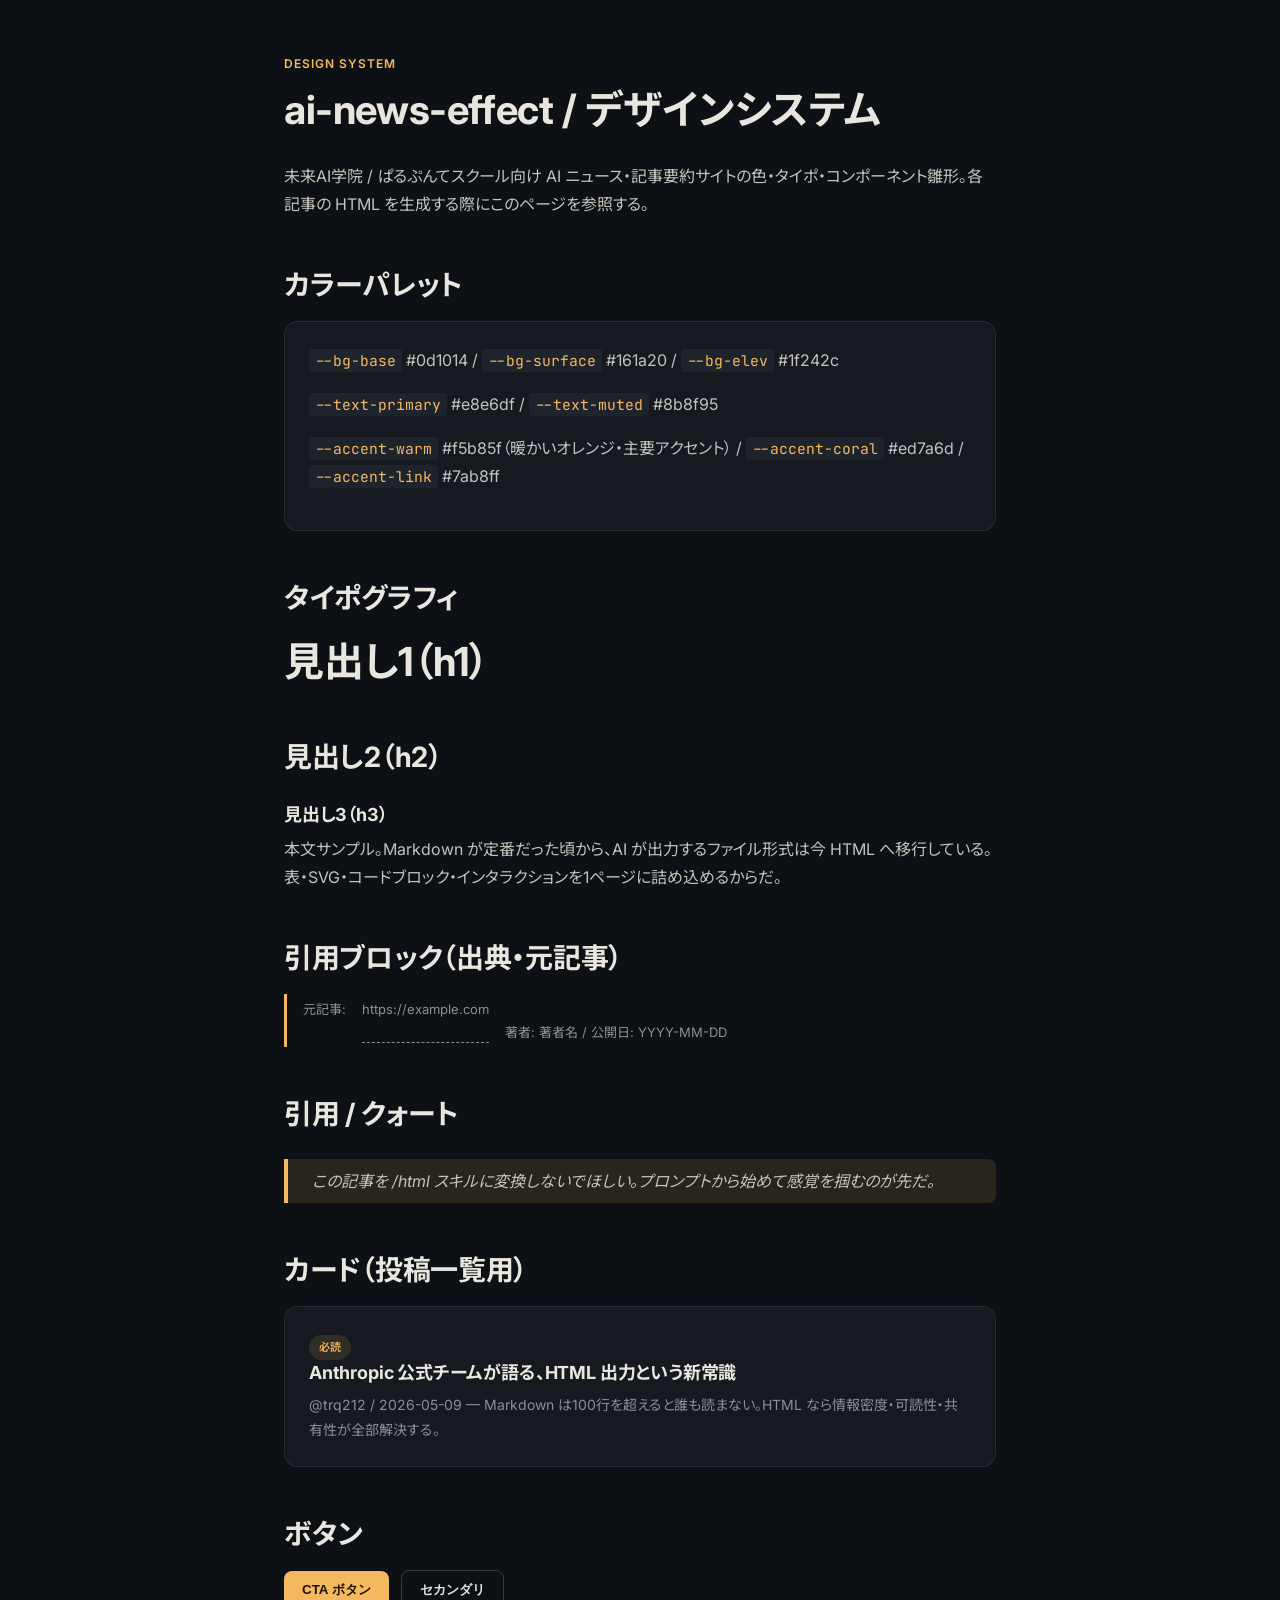
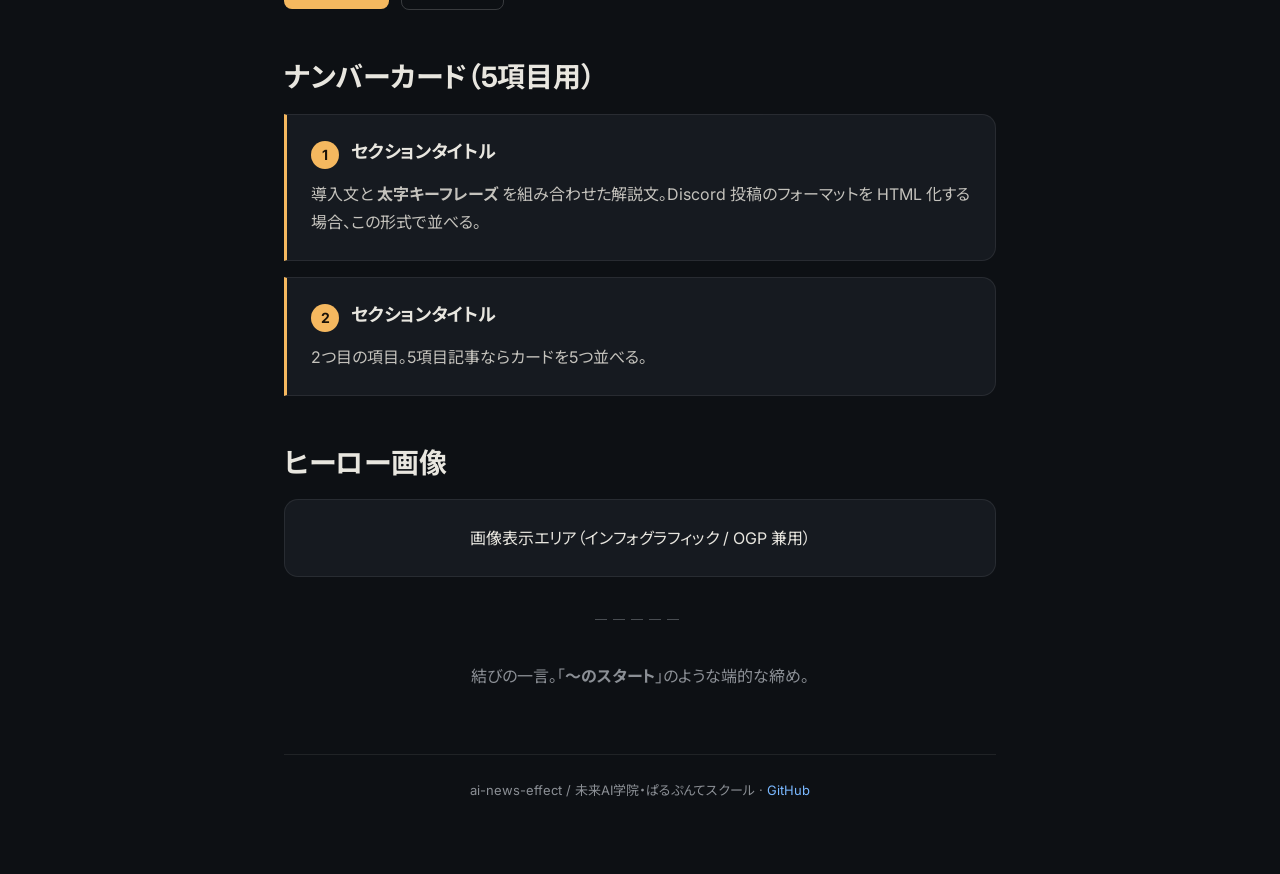
==== design-system/index.html @ b292dcc0 "Initial: ai-news-effect プロジェクト構築 Phase 2: HTML 公開基盤の初期セットアップ。  - ディレクトリ構造（posts/, design-system/, as" ====
<!DOCTYPE html>
<html lang="ja">
<head>
<meta charset="UTF-8">
<meta name="viewport" content="width=device-width, initial-scale=1, viewport-fit=cover">
<meta name="robots" content="noindex">
<title>Design System | ai-news-effect</title>
<meta name="description" content="未来AI学院 / ぱるぷんてスクール AI ニュース HTML サイトのデザインシステム雛形。">
<link rel="preconnect" href="https://fonts.googleapis.com">
<link rel="preconnect" href="https://fonts.gstatic.com" crossorigin>
<link href="https://fonts.googleapis.com/css2?family=Inter:wght@400;500;600;700&family=Noto+Sans+JP:wght@400;500;700&family=JetBrains+Mono:wght@400;500&display=swap" rel="stylesheet">
<style>
  :root {
    --bg-base: #0d1014;
    --bg-surface: #161a20;
    --bg-elev: #1f242c;
    --bg-card: rgba(255, 255, 255, 0.04);
    --text-primary: #e8e6df;
    --text-secondary: #c4c2bc;
    --text-muted: #8b8f95;
    --accent-warm: #f5b85f;
    --accent-warm-dim: rgba(245, 184, 95, 0.12);
    --accent-coral: #ed7a6d;
    --accent-link: #7ab8ff;
    --accent-success: #7fc97f;
    --border: rgba(255, 255, 255, 0.08);
    --border-strong: rgba(255, 255, 255, 0.18);
    --shadow-sm: 0 1px 2px rgba(0, 0, 0, 0.3);
    --shadow-md: 0 8px 24px rgba(0, 0, 0, 0.35);
    --shadow-lg: 0 16px 48px rgba(0, 0, 0, 0.45);
    --r-sm: 8px;
    --r-md: 14px;
    --r-lg: 20px;
    --space-1: 8px;
    --space-2: 16px;
    --space-3: 24px;
    --space-4: 32px;
    --space-5: 48px;
    --space-6: 64px;
    --max-w: 760px;
    --font-sans: "Inter", "Noto Sans JP", -apple-system, BlinkMacSystemFont, sans-serif;
    --font-mono: "JetBrains Mono", ui-monospace, SFMono-Regular, Menlo, monospace;
  }

  * { box-sizing: border-box; }

  html, body {
    margin: 0;
    padding: 0;
    background: var(--bg-base);
    color: var(--text-primary);
    font-family: var(--font-sans);
    line-height: 1.75;
    font-feature-settings: "palt";
    -webkit-font-smoothing: antialiased;
  }

  .container {
    max-width: var(--max-w);
    margin: 0 auto;
    padding: var(--space-5) var(--space-3);
  }

  h1, h2, h3, h4 {
    font-weight: 700;
    line-height: 1.4;
    letter-spacing: -0.01em;
    color: var(--text-primary);
  }

  h1 { font-size: clamp(28px, 5vw, 40px); margin: 0 0 var(--space-3); }
  h2 { font-size: clamp(22px, 3.5vw, 28px); margin: var(--space-5) 0 var(--space-2); }
  h3 { font-size: 18px; margin: var(--space-3) 0 var(--space-1); }

  p { margin: 0 0 var(--space-2); color: var(--text-secondary); }

  a { color: var(--accent-link); text-decoration: none; border-bottom: 1px dashed transparent; transition: border-color 0.15s; }
  a:hover { border-bottom-color: var(--accent-link); }

  code {
    font-family: var(--font-mono);
    font-size: 0.92em;
    background: var(--bg-elev);
    padding: 2px 6px;
    border-radius: 4px;
    color: var(--accent-warm);
  }

  hr {
    border: none;
    border-top: 1px solid var(--border);
    margin: var(--space-5) 0;
  }

  /* === Components === */

  .eyebrow {
    display: inline-block;
    font-size: 12px;
    font-weight: 600;
    letter-spacing: 0.08em;
    text-transform: uppercase;
    color: var(--accent-warm);
    margin-bottom: var(--space-1);
  }

  .meta {
    display: flex;
    flex-wrap: wrap;
    gap: var(--space-2);
    font-size: 13px;
    color: var(--text-muted);
    border-left: 3px solid var(--accent-warm);
    padding: 4px 0 4px var(--space-2);
    margin: var(--space-2) 0 var(--space-3);
  }

  .meta a { color: var(--text-muted); border-bottom: 1px dashed var(--text-muted); }

  .card {
    background: var(--bg-surface);
    border: 1px solid var(--border);
    border-radius: var(--r-md);
    padding: var(--space-3);
    margin: var(--space-2) 0;
  }

  .card-link {
    display: block;
    background: var(--bg-surface);
    border: 1px solid var(--border);
    border-radius: var(--r-md);
    padding: var(--space-3);
    margin: var(--space-2) 0;
    color: inherit;
    border-bottom: 1px solid var(--border);
    transition: border-color 0.15s, background 0.15s, transform 0.15s;
  }
  .card-link:hover {
    border-color: var(--border-strong);
    background: var(--bg-elev);
    transform: translateY(-1px);
  }

  .card-title { font-size: 18px; font-weight: 700; margin: 0 0 var(--space-1); color: var(--text-primary); }
  .card-desc { font-size: 14px; color: var(--text-muted); margin: 0; }

  .tag {
    display: inline-block;
    font-size: 11px;
    font-weight: 600;
    padding: 3px 10px;
    border-radius: 999px;
    background: var(--accent-warm-dim);
    color: var(--accent-warm);
    margin-right: 6px;
  }

  .btn {
    display: inline-block;
    padding: 10px 18px;
    border-radius: var(--r-sm);
    background: var(--accent-warm);
    color: #1a1208;
    font-weight: 600;
    border: none;
    cursor: pointer;
    transition: transform 0.1s;
  }
  .btn:hover { transform: translateY(-1px); }
  .btn-ghost {
    background: transparent;
    color: var(--text-primary);
    border: 1px solid var(--border-strong);
  }

  .quote {
    border-left: 4px solid var(--accent-warm);
    padding: var(--space-1) var(--space-3);
    background: var(--accent-warm-dim);
    border-radius: 0 var(--r-sm) var(--r-sm) 0;
    margin: var(--space-3) 0;
    font-style: italic;
    color: var(--text-secondary);
  }

  /* Numbered cards (5項目用) */
  .num-card {
    background: var(--bg-surface);
    border: 1px solid var(--border);
    border-left: 3px solid var(--accent-warm);
    border-radius: 0 var(--r-md) var(--r-md) 0;
    padding: var(--space-3);
    margin: var(--space-2) 0;
    position: relative;
  }
  .num-card-num {
    display: inline-flex;
    align-items: center;
    justify-content: center;
    width: 28px;
    height: 28px;
    border-radius: 50%;
    background: var(--accent-warm);
    color: #1a1208;
    font-weight: 700;
    font-size: 14px;
    margin-right: var(--space-1);
  }
  .num-card h3 {
    display: inline-block;
    margin: 0 0 var(--space-1);
    vertical-align: middle;
  }
  .num-card p { margin: var(--space-1) 0 0; }

  /* Hero image (記事画像用) */
  .hero-img {
    width: 100%;
    border-radius: var(--r-md);
    border: 1px solid var(--border);
    margin: var(--space-3) 0;
    background: var(--bg-elev);
  }

  /* Footer */
  footer {
    border-top: 1px solid var(--border);
    padding: var(--space-3) 0;
    margin-top: var(--space-6);
    font-size: 13px;
    color: var(--text-muted);
    text-align: center;
  }

  /* Section divider */
  .divider {
    text-align: center;
    color: var(--text-muted);
    letter-spacing: 0.5em;
    margin: var(--space-4) 0;
    font-size: 12px;
  }

  /* Responsive tweaks */
  @media (max-width: 540px) {
    .container { padding: var(--space-3) var(--space-2); }
    .num-card { padding: var(--space-2); }
  }
</style>
</head>
<body>
<main class="container">
  <span class="eyebrow">Design System</span>
  <h1>ai-news-effect / デザインシステム</h1>
  <p>未来AI学院 / ぱるぷんてスクール向け AI ニュース・記事要約サイトの色・タイポ・コンポーネント雛形。各記事の HTML を生成する際にこのページを参照する。</p>

  <h2>カラーパレット</h2>
  <div class="card">
    <p><code>--bg-base</code> #0d1014 / <code>--bg-surface</code> #161a20 / <code>--bg-elev</code> #1f242c</p>
    <p><code>--text-primary</code> #e8e6df / <code>--text-muted</code> #8b8f95</p>
    <p><code>--accent-warm</code> #f5b85f（暖かいオレンジ・主要アクセント） / <code>--accent-coral</code> #ed7a6d / <code>--accent-link</code> #7ab8ff</p>
  </div>

  <h2>タイポグラフィ</h2>
  <h1>見出し1（h1）</h1>
  <h2>見出し2（h2）</h2>
  <h3>見出し3（h3）</h3>
  <p>本文サンプル。Markdown が定番だった頃から、AI が出力するファイル形式は今 HTML へ移行している。表・SVG・コードブロック・インタラクションを1ページに詰め込めるからだ。</p>

  <h2>引用ブロック（出典・元記事）</h2>
  <div class="meta">
    元記事: <a href="https://example.com">https://example.com</a><br>
    著者: 著者名 / 公開日: YYYY-MM-DD
  </div>

  <h2>引用 / クォート</h2>
  <blockquote class="quote">この記事を /html スキルに変換しないでほしい。プロンプトから始めて感覚を掴むのが先だ。</blockquote>

  <h2>カード（投稿一覧用）</h2>
  <a href="#" class="card-link">
    <span class="tag">必読</span>
    <h3 class="card-title">Anthropic 公式チームが語る、HTML 出力という新常識</h3>
    <p class="card-desc">@trq212 / 2026-05-09 — Markdown は100行を超えると誰も読まない。HTML なら情報密度・可読性・共有性が全部解決する。</p>
  </a>

  <h2>ボタン</h2>
  <p>
    <button class="btn">CTA ボタン</button>
    &nbsp;
    <button class="btn btn-ghost">セカンダリ</button>
  </p>

  <h2>ナンバーカード（5項目用）</h2>
  <div class="num-card">
    <span class="num-card-num">1</span>
    <h3>セクションタイトル</h3>
    <p>導入文と <strong>太字キーフレーズ</strong> を組み合わせた解説文。Discord 投稿のフォーマットを HTML 化する場合、この形式で並べる。</p>
  </div>
  <div class="num-card">
    <span class="num-card-num">2</span>
    <h3>セクションタイトル</h3>
    <p>2つ目の項目。5項目記事ならカードを5つ並べる。</p>
  </div>

  <h2>ヒーロー画像</h2>
  <div class="card" style="text-align:center;">画像表示エリア（インフォグラフィック / OGP 兼用）</div>

  <div class="divider">─────</div>

  <p style="text-align:center; color: var(--text-muted);">結びの一言。「<strong>～のスタート</strong>」のような端的な締め。</p>

  <footer>
    ai-news-effect / 未来AI学院・ぱるぷんてスクール · <a href="https://github.com/kenjireds08/ai-news-effect">GitHub</a>
  </footer>
</main>
</body>
</html>
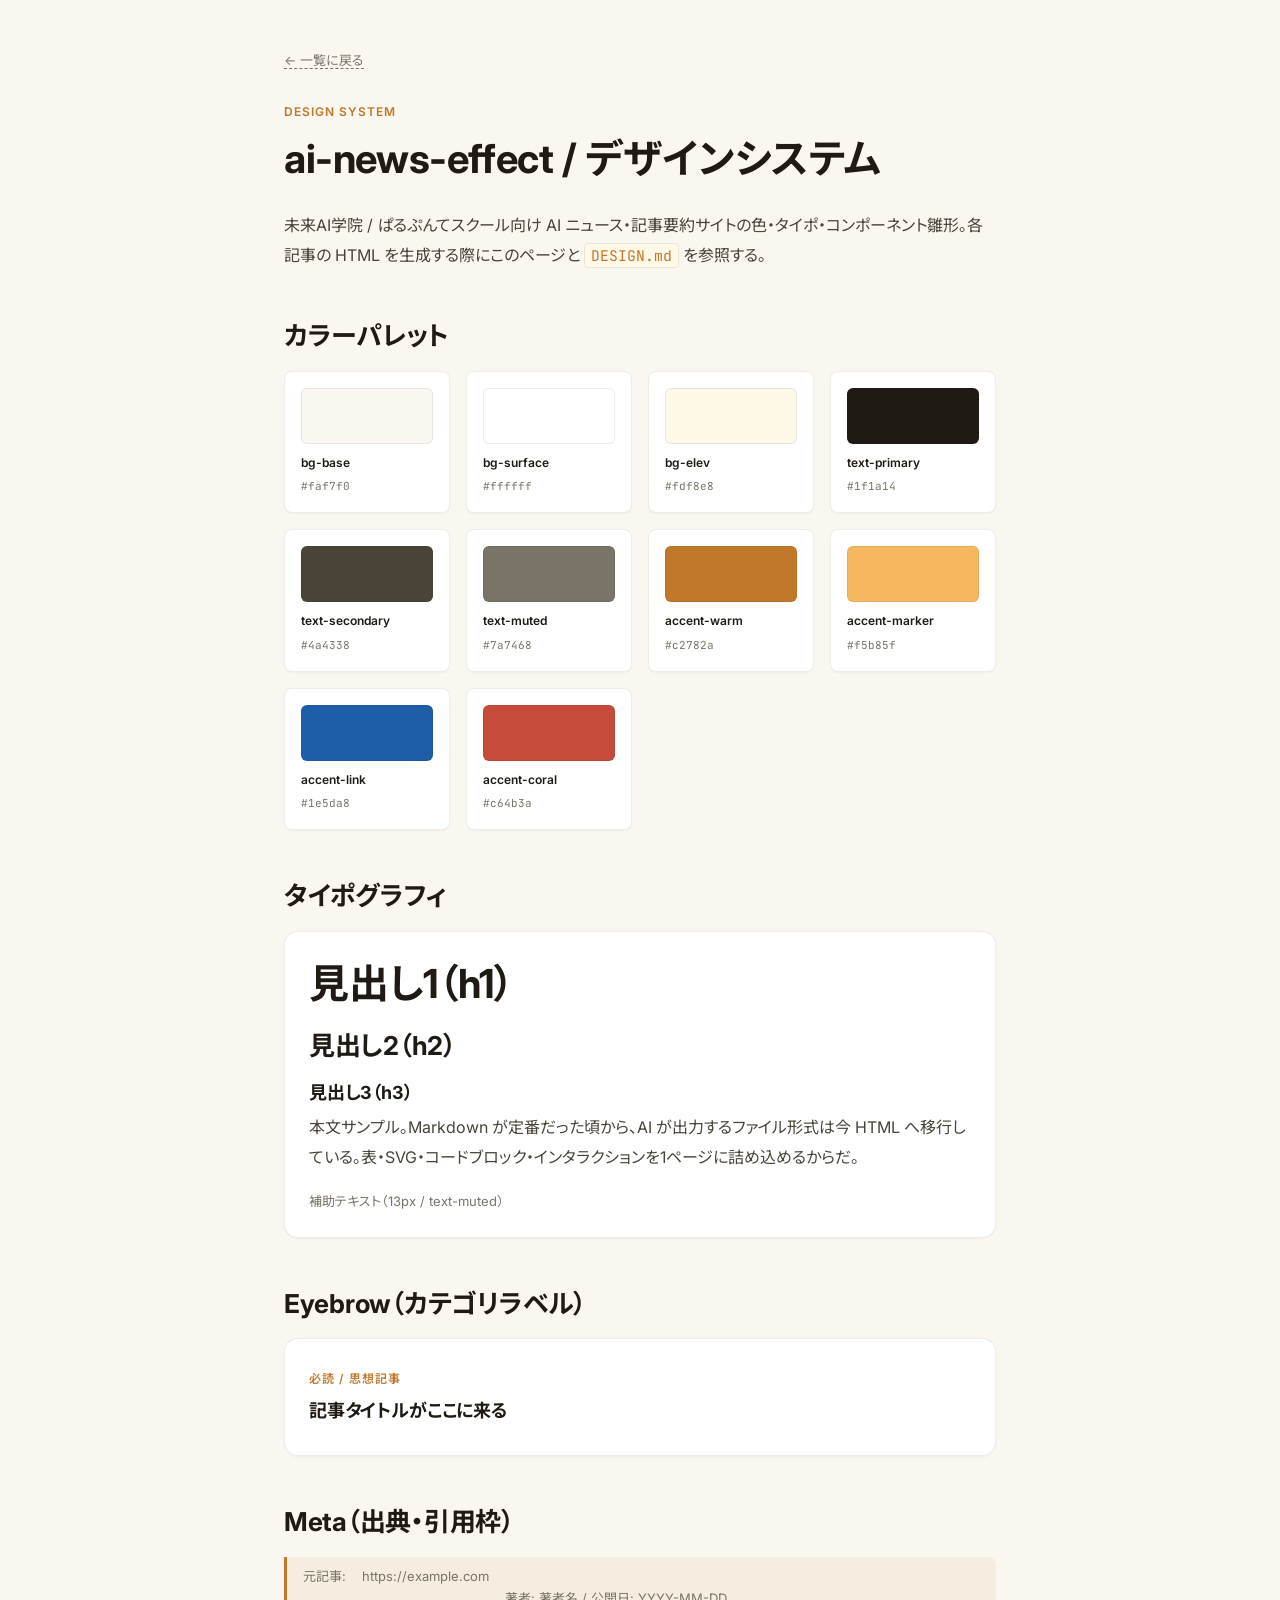
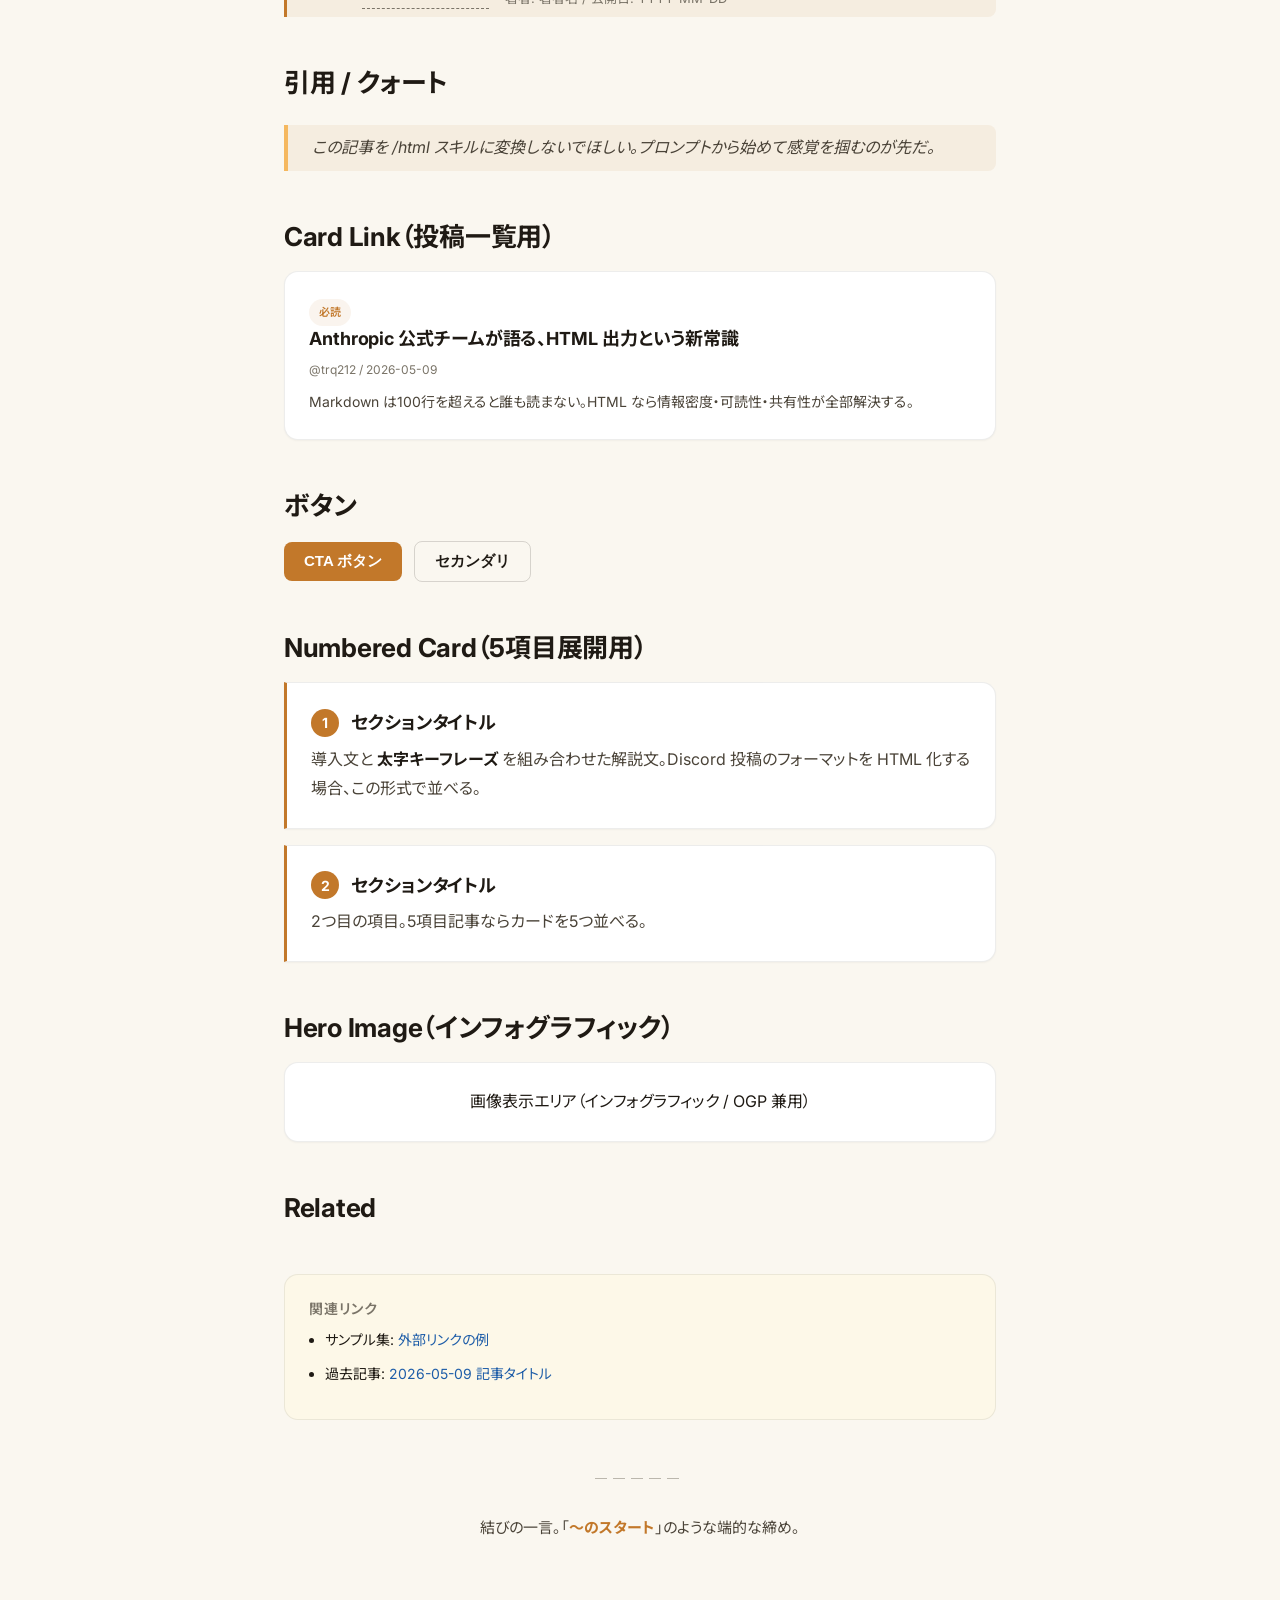
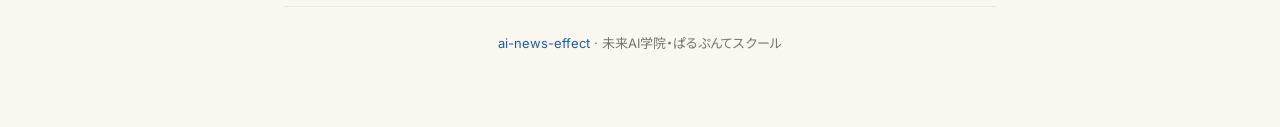
==== commit 705ed65c: "ライトテーマ化 + 共通CSS化 + DESIGN.md 設置 ちーけんさんフィードバック対応（ダークから明るく見やすいテーマへ）。  - DESIGN.md 新規: カラーパレット・タイポ・コンポー" ====
--- a/design-system/index.html
+++ b/design-system/index.html
@@ -5,270 +5,115 @@
 <meta name="viewport" content="width=device-width, initial-scale=1, viewport-fit=cover">
 <meta name="robots" content="noindex">
 <title>Design System | ai-news-effect</title>
-<meta name="description" content="未来AI学院 / ぱるぷんてスクール AI ニュース HTML サイトのデザインシステム雛形。">
+<meta name="description" content="ai-news-effect のデザインシステム雛形。色・タイポ・コンポーネント。">
 <link rel="preconnect" href="https://fonts.googleapis.com">
 <link rel="preconnect" href="https://fonts.gstatic.com" crossorigin>
 <link href="https://fonts.googleapis.com/css2?family=Inter:wght@400;500;600;700&family=Noto+Sans+JP:wght@400;500;700&family=JetBrains+Mono:wght@400;500&display=swap" rel="stylesheet">
+<link rel="stylesheet" href="/assets/styles.css">
 <style>
-  :root {
-    --bg-base: #0d1014;
-    --bg-surface: #161a20;
-    --bg-elev: #1f242c;
-    --bg-card: rgba(255, 255, 255, 0.04);
-    --text-primary: #e8e6df;
-    --text-secondary: #c4c2bc;
-    --text-muted: #8b8f95;
-    --accent-warm: #f5b85f;
-    --accent-warm-dim: rgba(245, 184, 95, 0.12);
-    --accent-coral: #ed7a6d;
-    --accent-link: #7ab8ff;
-    --accent-success: #7fc97f;
-    --border: rgba(255, 255, 255, 0.08);
-    --border-strong: rgba(255, 255, 255, 0.18);
-    --shadow-sm: 0 1px 2px rgba(0, 0, 0, 0.3);
-    --shadow-md: 0 8px 24px rgba(0, 0, 0, 0.35);
-    --shadow-lg: 0 16px 48px rgba(0, 0, 0, 0.45);
-    --r-sm: 8px;
-    --r-md: 14px;
-    --r-lg: 20px;
-    --space-1: 8px;
-    --space-2: 16px;
-    --space-3: 24px;
-    --space-4: 32px;
-    --space-5: 48px;
-    --space-6: 64px;
-    --max-w: 760px;
-    --font-sans: "Inter", "Noto Sans JP", -apple-system, BlinkMacSystemFont, sans-serif;
-    --font-mono: "JetBrains Mono", ui-monospace, SFMono-Regular, Menlo, monospace;
-  }
-
-  * { box-sizing: border-box; }
-
-  html, body {
-    margin: 0;
-    padding: 0;
-    background: var(--bg-base);
-    color: var(--text-primary);
-    font-family: var(--font-sans);
-    line-height: 1.75;
-    font-feature-settings: "palt";
-    -webkit-font-smoothing: antialiased;
-  }
-
-  .container {
-    max-width: var(--max-w);
-    margin: 0 auto;
-    padding: var(--space-5) var(--space-3);
-  }
-
-  h1, h2, h3, h4 {
-    font-weight: 700;
-    line-height: 1.4;
-    letter-spacing: -0.01em;
-    color: var(--text-primary);
-  }
-
-  h1 { font-size: clamp(28px, 5vw, 40px); margin: 0 0 var(--space-3); }
-  h2 { font-size: clamp(22px, 3.5vw, 28px); margin: var(--space-5) 0 var(--space-2); }
-  h3 { font-size: 18px; margin: var(--space-3) 0 var(--space-1); }
-
-  p { margin: 0 0 var(--space-2); color: var(--text-secondary); }
-
-  a { color: var(--accent-link); text-decoration: none; border-bottom: 1px dashed transparent; transition: border-color 0.15s; }
-  a:hover { border-bottom-color: var(--accent-link); }
-
-  code {
-    font-family: var(--font-mono);
-    font-size: 0.92em;
-    background: var(--bg-elev);
-    padding: 2px 6px;
-    border-radius: 4px;
-    color: var(--accent-warm);
-  }
-
-  hr {
-    border: none;
-    border-top: 1px solid var(--border);
-    margin: var(--space-5) 0;
-  }
-
-  /* === Components === */
-
-  .eyebrow {
-    display: inline-block;
-    font-size: 12px;
-    font-weight: 600;
-    letter-spacing: 0.08em;
-    text-transform: uppercase;
-    color: var(--accent-warm);
-    margin-bottom: var(--space-1);
-  }
-
-  .meta {
-    display: flex;
-    flex-wrap: wrap;
+  /* デザインシステム専用の補助スタイル（カラースウォッチ等） */
+  .swatch-grid {
+    display: grid;
+    grid-template-columns: repeat(auto-fill, minmax(140px, 1fr));
     gap: var(--space-2);
-    font-size: 13px;
-    color: var(--text-muted);
-    border-left: 3px solid var(--accent-warm);
-    padding: 4px 0 4px var(--space-2);
-    margin: var(--space-2) 0 var(--space-3);
-  }
-
-  .meta a { color: var(--text-muted); border-bottom: 1px dashed var(--text-muted); }
-
-  .card {
-    background: var(--bg-surface);
-    border: 1px solid var(--border);
-    border-radius: var(--r-md);
-    padding: var(--space-3);
     margin: var(--space-2) 0;
   }
-
-  .card-link {
-    display: block;
+  .swatch {
+    border: 1px solid var(--border);
+    border-radius: var(--r-sm);
+    padding: var(--space-2);
     background: var(--bg-surface);
+    font-size: 12px;
+    box-shadow: var(--shadow-sm);
+  }
+  .swatch-color {
+    height: 56px;
+    border-radius: 6px;
+    margin-bottom: var(--space-1);
     border: 1px solid var(--border);
-    border-radius: var(--r-md);
-    padding: var(--space-3);
-    margin: var(--space-2) 0;
-    color: inherit;
-    border-bottom: 1px solid var(--border);
-    transition: border-color 0.15s, background 0.15s, transform 0.15s;
   }
-  .card-link:hover {
-    border-color: var(--border-strong);
-    background: var(--bg-elev);
-    transform: translateY(-1px);
-  }
-
-  .card-title { font-size: 18px; font-weight: 700; margin: 0 0 var(--space-1); color: var(--text-primary); }
-  .card-desc { font-size: 14px; color: var(--text-muted); margin: 0; }
-
-  .tag {
-    display: inline-block;
-    font-size: 11px;
-    font-weight: 600;
-    padding: 3px 10px;
-    border-radius: 999px;
-    background: var(--accent-warm-dim);
-    color: var(--accent-warm);
-    margin-right: 6px;
-  }
-
-  .btn {
-    display: inline-block;
-    padding: 10px 18px;
-    border-radius: var(--r-sm);
-    background: var(--accent-warm);
-    color: #1a1208;
-    font-weight: 600;
-    border: none;
-    cursor: pointer;
-    transition: transform 0.1s;
-  }
-  .btn:hover { transform: translateY(-1px); }
-  .btn-ghost {
-    background: transparent;
-    color: var(--text-primary);
-    border: 1px solid var(--border-strong);
-  }
-
-  .quote {
-    border-left: 4px solid var(--accent-warm);
-    padding: var(--space-1) var(--space-3);
-    background: var(--accent-warm-dim);
-    border-radius: 0 var(--r-sm) var(--r-sm) 0;
-    margin: var(--space-3) 0;
-    font-style: italic;
-    color: var(--text-secondary);
-  }
-
-  /* Numbered cards (5項目用) */
-  .num-card {
-    background: var(--bg-surface);
-    border: 1px solid var(--border);
-    border-left: 3px solid var(--accent-warm);
-    border-radius: 0 var(--r-md) var(--r-md) 0;
-    padding: var(--space-3);
-    margin: var(--space-2) 0;
-    position: relative;
-  }
-  .num-card-num {
-    display: inline-flex;
-    align-items: center;
-    justify-content: center;
-    width: 28px;
-    height: 28px;
-    border-radius: 50%;
-    background: var(--accent-warm);
-    color: #1a1208;
-    font-weight: 700;
-    font-size: 14px;
-    margin-right: var(--space-1);
-  }
-  .num-card h3 {
-    display: inline-block;
-    margin: 0 0 var(--space-1);
-    vertical-align: middle;
-  }
-  .num-card p { margin: var(--space-1) 0 0; }
-
-  /* Hero image (記事画像用) */
-  .hero-img {
-    width: 100%;
-    border-radius: var(--r-md);
-    border: 1px solid var(--border);
-    margin: var(--space-3) 0;
-    background: var(--bg-elev);
-  }
-
-  /* Footer */
-  footer {
-    border-top: 1px solid var(--border);
-    padding: var(--space-3) 0;
-    margin-top: var(--space-6);
-    font-size: 13px;
-    color: var(--text-muted);
-    text-align: center;
-  }
-
-  /* Section divider */
-  .divider {
-    text-align: center;
-    color: var(--text-muted);
-    letter-spacing: 0.5em;
-    margin: var(--space-4) 0;
-    font-size: 12px;
-  }
-
-  /* Responsive tweaks */
-  @media (max-width: 540px) {
-    .container { padding: var(--space-3) var(--space-2); }
-    .num-card { padding: var(--space-2); }
-  }
+  .swatch-name { font-weight: 600; color: var(--text-primary); margin: 0 0 2px; }
+  .swatch-value { color: var(--text-muted); font-family: var(--font-mono); font-size: 11px; margin: 0; }
 </style>
 </head>
 <body>
 <main class="container">
+  <p class="breadcrumb"><a href="/">← 一覧に戻る</a></p>
+
   <span class="eyebrow">Design System</span>
   <h1>ai-news-effect / デザインシステム</h1>
-  <p>未来AI学院 / ぱるぷんてスクール向け AI ニュース・記事要約サイトの色・タイポ・コンポーネント雛形。各記事の HTML を生成する際にこのページを参照する。</p>
+  <p>未来AI学院 / ぱるぷんてスクール向け AI ニュース・記事要約サイトの色・タイポ・コンポーネント雛形。各記事の HTML を生成する際にこのページと <code>DESIGN.md</code> を参照する。</p>
 
   <h2>カラーパレット</h2>
-  <div class="card">
-    <p><code>--bg-base</code> #0d1014 / <code>--bg-surface</code> #161a20 / <code>--bg-elev</code> #1f242c</p>
-    <p><code>--text-primary</code> #e8e6df / <code>--text-muted</code> #8b8f95</p>
-    <p><code>--accent-warm</code> #f5b85f（暖かいオレンジ・主要アクセント） / <code>--accent-coral</code> #ed7a6d / <code>--accent-link</code> #7ab8ff</p>
+  <div class="swatch-grid">
+    <div class="swatch">
+      <div class="swatch-color" style="background:#faf7f0;"></div>
+      <p class="swatch-name">bg-base</p>
+      <p class="swatch-value">#faf7f0</p>
+    </div>
+    <div class="swatch">
+      <div class="swatch-color" style="background:#ffffff;"></div>
+      <p class="swatch-name">bg-surface</p>
+      <p class="swatch-value">#ffffff</p>
+    </div>
+    <div class="swatch">
+      <div class="swatch-color" style="background:#fdf8e8;"></div>
+      <p class="swatch-name">bg-elev</p>
+      <p class="swatch-value">#fdf8e8</p>
+    </div>
+    <div class="swatch">
+      <div class="swatch-color" style="background:#1f1a14;"></div>
+      <p class="swatch-name">text-primary</p>
+      <p class="swatch-value">#1f1a14</p>
+    </div>
+    <div class="swatch">
+      <div class="swatch-color" style="background:#4a4338;"></div>
+      <p class="swatch-name">text-secondary</p>
+      <p class="swatch-value">#4a4338</p>
+    </div>
+    <div class="swatch">
+      <div class="swatch-color" style="background:#7a7468;"></div>
+      <p class="swatch-name">text-muted</p>
+      <p class="swatch-value">#7a7468</p>
+    </div>
+    <div class="swatch">
+      <div class="swatch-color" style="background:#c2782a;"></div>
+      <p class="swatch-name">accent-warm</p>
+      <p class="swatch-value">#c2782a</p>
+    </div>
+    <div class="swatch">
+      <div class="swatch-color" style="background:#f5b85f;"></div>
+      <p class="swatch-name">accent-marker</p>
+      <p class="swatch-value">#f5b85f</p>
+    </div>
+    <div class="swatch">
+      <div class="swatch-color" style="background:#1e5da8;"></div>
+      <p class="swatch-name">accent-link</p>
+      <p class="swatch-value">#1e5da8</p>
+    </div>
+    <div class="swatch">
+      <div class="swatch-color" style="background:#c64b3a;"></div>
+      <p class="swatch-name">accent-coral</p>
+      <p class="swatch-value">#c64b3a</p>
+    </div>
   </div>
 
   <h2>タイポグラフィ</h2>
-  <h1>見出し1（h1）</h1>
-  <h2>見出し2（h2）</h2>
-  <h3>見出し3（h3）</h3>
-  <p>本文サンプル。Markdown が定番だった頃から、AI が出力するファイル形式は今 HTML へ移行している。表・SVG・コードブロック・インタラクションを1ページに詰め込めるからだ。</p>
+  <div class="card">
+    <h1 style="margin: 0 0 var(--space-2);">見出し1（h1）</h1>
+    <h2 style="margin: 0 0 var(--space-2);">見出し2（h2）</h2>
+    <h3 style="margin: 0 0 var(--space-1);">見出し3（h3）</h3>
+    <p>本文サンプル。Markdown が定番だった頃から、AI が出力するファイル形式は今 HTML へ移行している。表・SVG・コードブロック・インタラクションを1ページに詰め込めるからだ。</p>
+    <p style="font-size: 13px; color: var(--text-muted); margin: 0;">補助テキスト（13px / text-muted）</p>
+  </div>
 
-  <h2>引用ブロック（出典・元記事）</h2>
+  <h2>Eyebrow（カテゴリラベル）</h2>
+  <div class="card">
+    <span class="eyebrow">必読 / 思想記事</span>
+    <h3 style="margin-top: 0;">記事タイトルがここに来る</h3>
+  </div>
+
+  <h2>Meta（出典・引用枠）</h2>
   <div class="meta">
     元記事: <a href="https://example.com">https://example.com</a><br>
     著者: 著者名 / 公開日: YYYY-MM-DD
@@ -277,11 +122,12 @@
   <h2>引用 / クォート</h2>
   <blockquote class="quote">この記事を /html スキルに変換しないでほしい。プロンプトから始めて感覚を掴むのが先だ。</blockquote>
 
-  <h2>カード（投稿一覧用）</h2>
+  <h2>Card Link（投稿一覧用）</h2>
   <a href="#" class="card-link">
     <span class="tag">必読</span>
-    <h3 class="card-title">Anthropic 公式チームが語る、HTML 出力という新常識</h3>
-    <p class="card-desc">@trq212 / 2026-05-09 — Markdown は100行を超えると誰も読まない。HTML なら情報密度・可読性・共有性が全部解決する。</p>
+    <h2>Anthropic 公式チームが語る、HTML 出力という新常識</h2>
+    <p class="meta-inline">@trq212 / 2026-05-09</p>
+    <p>Markdown は100行を超えると誰も読まない。HTML なら情報密度・可読性・共有性が全部解決する。</p>
   </a>
 
   <h2>ボタン</h2>
@@ -291,7 +137,7 @@
     <button class="btn btn-ghost">セカンダリ</button>
   </p>
 
-  <h2>ナンバーカード（5項目用）</h2>
+  <h2>Numbered Card（5項目展開用）</h2>
   <div class="num-card">
     <span class="num-card-num">1</span>
     <h3>セクションタイトル</h3>
@@ -303,15 +149,24 @@
     <p>2つ目の項目。5項目記事ならカードを5つ並べる。</p>
   </div>
 
-  <h2>ヒーロー画像</h2>
+  <h2>Hero Image（インフォグラフィック）</h2>
   <div class="card" style="text-align:center;">画像表示エリア（インフォグラフィック / OGP 兼用）</div>
+
+  <h2>Related</h2>
+  <div class="related">
+    <h3>関連リンク</h3>
+    <ul>
+      <li>サンプル集: <a href="#">外部リンクの例</a></li>
+      <li>過去記事: <a href="#">2026-05-09 記事タイトル</a></li>
+    </ul>
+  </div>
 
   <div class="divider">─────</div>
 
-  <p style="text-align:center; color: var(--text-muted);">結びの一言。「<strong>～のスタート</strong>」のような端的な締め。</p>
+  <p class="conclusion">結びの一言。「<strong>～のスタート</strong>」のような端的な締め。</p>
 
   <footer>
-    ai-news-effect / 未来AI学院・ぱるぷんてスクール · <a href="https://github.com/kenjireds08/ai-news-effect">GitHub</a>
+    <a href="/">ai-news-effect</a> · 未来AI学院・ぱるぷんてスクール
   </footer>
 </main>
 </body>
--- a/assets/styles.css
+++ b/assets/styles.css
@@ -0,0 +1,438 @@
+/* ai-news-effect 共通スタイルシート
+ * デザインルール: DESIGN.md を参照
+ * 方針: 手書きノート風画像と一体感のある、温かく品のあるライトテーマ
+ */
+
+:root {
+  /* Background */
+  --bg-base: #faf7f0;
+  --bg-surface: #ffffff;
+  --bg-elev: #fdf8e8;
+
+  /* Text */
+  --text-primary: #1f1a14;
+  --text-secondary: #4a4338;
+  --text-muted: #7a7468;
+
+  /* Accent */
+  --accent-warm: #c2782a;
+  --accent-marker: #f5b85f;
+  --accent-warm-bg: rgba(194, 120, 42, 0.08);
+  --accent-link: #1e5da8;
+  --accent-coral: #c64b3a;
+
+  /* Border / Shadow */
+  --border: rgba(31, 26, 20, 0.08);
+  --border-strong: rgba(31, 26, 20, 0.16);
+  --shadow-sm: 0 1px 2px rgba(31, 26, 20, 0.04);
+  --shadow-md: 0 4px 16px rgba(31, 26, 20, 0.06);
+
+  /* Radius */
+  --r-sm: 8px;
+  --r-md: 14px;
+  --r-lg: 20px;
+
+  /* Space (8px grid) */
+  --space-1: 8px;
+  --space-2: 16px;
+  --space-3: 24px;
+  --space-4: 32px;
+  --space-5: 48px;
+  --space-6: 64px;
+
+  /* Layout */
+  --max-w: 760px;
+
+  /* Typography */
+  --font-sans: "Inter", "Noto Sans JP", -apple-system, BlinkMacSystemFont, system-ui, sans-serif;
+  --font-mono: "JetBrains Mono", ui-monospace, SFMono-Regular, Menlo, monospace;
+}
+
+* { box-sizing: border-box; }
+
+html, body {
+  margin: 0;
+  padding: 0;
+  background: var(--bg-base);
+  color: var(--text-primary);
+  font-family: var(--font-sans);
+  line-height: 1.85;
+  font-feature-settings: "palt";
+  -webkit-font-smoothing: antialiased;
+  -moz-osx-font-smoothing: grayscale;
+}
+
+.container {
+  max-width: var(--max-w);
+  margin: 0 auto;
+  padding: var(--space-5) var(--space-3);
+}
+
+/* === Typography === */
+
+h1, h2, h3, h4 {
+  font-weight: 700;
+  line-height: 1.4;
+  letter-spacing: -0.01em;
+  color: var(--text-primary);
+}
+
+h1 {
+  font-size: clamp(28px, 5vw, 40px);
+  margin: 0 0 var(--space-3);
+}
+
+h2 {
+  font-size: clamp(22px, 3.5vw, 26px);
+  margin: var(--space-5) 0 var(--space-2);
+}
+
+h2.section-title {
+  font-size: clamp(22px, 3.5vw, 26px);
+  margin: var(--space-5) 0 var(--space-2);
+}
+
+h3 {
+  font-size: 18px;
+  margin: var(--space-3) 0 var(--space-1);
+}
+
+p {
+  margin: 0 0 var(--space-2);
+  color: var(--text-secondary);
+}
+
+a {
+  color: var(--accent-link);
+  text-decoration: none;
+  border-bottom: 1px dashed transparent;
+  transition: border-color 0.15s, color 0.15s;
+}
+
+a:hover {
+  border-bottom-color: var(--accent-link);
+}
+
+code {
+  font-family: var(--font-mono);
+  font-size: 0.92em;
+  background: var(--bg-elev);
+  padding: 2px 6px;
+  border-radius: 4px;
+  color: var(--accent-warm);
+  border: 1px solid var(--border);
+}
+
+hr {
+  border: none;
+  border-top: 1px solid var(--border);
+  margin: var(--space-5) 0;
+}
+
+/* === Components === */
+
+.eyebrow {
+  display: inline-block;
+  font-size: 12px;
+  font-weight: 600;
+  letter-spacing: 0.08em;
+  text-transform: uppercase;
+  color: var(--accent-warm);
+  margin-bottom: var(--space-1);
+}
+
+.breadcrumb {
+  font-size: 13px;
+  color: var(--text-muted);
+  margin-bottom: var(--space-3);
+}
+
+.breadcrumb a {
+  color: var(--text-muted);
+  border-bottom: 1px dashed var(--text-muted);
+}
+
+.meta {
+  display: flex;
+  flex-wrap: wrap;
+  gap: var(--space-2);
+  font-size: 13px;
+  color: var(--text-muted);
+  border-left: 3px solid var(--accent-warm);
+  background: var(--accent-warm-bg);
+  padding: var(--space-1) var(--space-2);
+  border-radius: 0 var(--r-sm) var(--r-sm) 0;
+  margin: var(--space-2) 0 var(--space-3);
+  line-height: 1.7;
+}
+
+.meta a {
+  color: var(--text-muted);
+  border-bottom: 1px dashed var(--text-muted);
+}
+
+.lead {
+  font-size: 17px;
+  color: var(--text-secondary);
+  margin: var(--space-3) 0 var(--space-3);
+  line-height: 1.85;
+}
+
+.lead strong {
+  color: var(--text-primary);
+}
+
+.hero-img {
+  width: 100%;
+  border-radius: var(--r-md);
+  border: 1px solid var(--border);
+  margin: var(--space-3) 0 var(--space-5);
+  display: block;
+  box-shadow: var(--shadow-md);
+  background: var(--bg-elev);
+}
+
+/* Hero (top of page) */
+
+.hero {
+  padding: var(--space-6) 0 var(--space-3);
+  border-bottom: 1px solid var(--border);
+  margin-bottom: var(--space-4);
+}
+
+/* Card (general) */
+
+.card {
+  background: var(--bg-surface);
+  border: 1px solid var(--border);
+  border-radius: var(--r-md);
+  padding: var(--space-3);
+  margin: var(--space-2) 0;
+  box-shadow: var(--shadow-sm);
+}
+
+/* Card Link (article list) */
+
+.card-link {
+  display: block;
+  background: var(--bg-surface);
+  border: 1px solid var(--border);
+  border-radius: var(--r-md);
+  padding: var(--space-3);
+  margin: var(--space-2) 0;
+  color: inherit;
+  border-bottom: 1px solid var(--border);
+  box-shadow: var(--shadow-sm);
+  transition: border-color 0.15s, transform 0.15s, box-shadow 0.15s;
+}
+
+.card-link:hover {
+  border-color: var(--accent-warm);
+  transform: translateY(-1px);
+  box-shadow: var(--shadow-md);
+}
+
+.card-link h2 {
+  font-size: 18px;
+  font-weight: 700;
+  margin: 0 0 var(--space-1);
+  color: var(--text-primary);
+  letter-spacing: -0.005em;
+}
+
+.card-link .meta-inline {
+  font-size: 12px;
+  color: var(--text-muted);
+  margin: 0 0 var(--space-1);
+  border: none;
+  background: none;
+  padding: 0;
+}
+
+.card-link p {
+  margin: 0;
+  color: var(--text-secondary);
+  font-size: 14px;
+}
+
+/* Tag */
+
+.tag {
+  display: inline-block;
+  font-size: 11px;
+  font-weight: 600;
+  padding: 3px 10px;
+  border-radius: 999px;
+  background: var(--accent-warm-bg);
+  color: var(--accent-warm);
+  margin-right: 6px;
+}
+
+/* Numbered Card (5項目展開用) */
+
+.num-card {
+  background: var(--bg-surface);
+  border: 1px solid var(--border);
+  border-left: 3px solid var(--accent-warm);
+  border-radius: 0 var(--r-md) var(--r-md) 0;
+  padding: var(--space-3);
+  margin: var(--space-2) 0;
+  box-shadow: var(--shadow-sm);
+}
+
+.num-card-num {
+  display: inline-flex;
+  align-items: center;
+  justify-content: center;
+  width: 28px;
+  height: 28px;
+  border-radius: 50%;
+  background: var(--accent-warm);
+  color: #ffffff;
+  font-weight: 700;
+  font-size: 14px;
+  margin-right: var(--space-1);
+  vertical-align: middle;
+}
+
+.num-card h3 {
+  display: inline;
+  font-size: 18px;
+  margin: 0;
+  color: var(--text-primary);
+  letter-spacing: -0.005em;
+  vertical-align: middle;
+}
+
+.num-card p {
+  margin: var(--space-1) 0 0;
+  color: var(--text-secondary);
+  line-height: 1.85;
+}
+
+.num-card strong {
+  color: var(--text-primary);
+}
+
+/* Quote */
+
+.quote {
+  border-left: 4px solid var(--accent-marker);
+  padding: var(--space-1) var(--space-3);
+  background: var(--accent-warm-bg);
+  border-radius: 0 var(--r-sm) var(--r-sm) 0;
+  margin: var(--space-3) 0;
+  font-style: italic;
+  color: var(--text-secondary);
+}
+
+/* Button */
+
+.btn {
+  display: inline-block;
+  padding: 10px 20px;
+  border-radius: var(--r-sm);
+  background: var(--accent-warm);
+  color: #ffffff;
+  font-weight: 600;
+  font-size: 15px;
+  border: none;
+  cursor: pointer;
+  text-decoration: none;
+  transition: transform 0.1s, background 0.15s;
+}
+
+.btn:hover {
+  transform: translateY(-1px);
+  background: #a86423;
+  border-bottom: none;
+}
+
+.btn-ghost {
+  background: transparent;
+  color: var(--text-primary);
+  border: 1px solid var(--border-strong);
+}
+
+.btn-ghost:hover {
+  background: var(--bg-elev);
+}
+
+/* Divider */
+
+.divider {
+  text-align: center;
+  color: var(--text-muted);
+  letter-spacing: 0.5em;
+  margin: var(--space-5) 0 var(--space-3);
+  font-size: 12px;
+}
+
+/* Conclusion */
+
+.conclusion {
+  text-align: center;
+  color: var(--text-secondary);
+  font-size: 15px;
+  margin: var(--space-3) 0;
+  line-height: 1.85;
+}
+
+.conclusion strong {
+  color: var(--accent-warm);
+}
+
+/* Related links */
+
+.related {
+  background: var(--bg-elev);
+  border: 1px solid var(--border);
+  border-radius: var(--r-md);
+  padding: var(--space-3);
+  margin: var(--space-5) 0;
+}
+
+.related h3 {
+  margin: 0 0 var(--space-1);
+  font-size: 14px;
+  color: var(--text-muted);
+  text-transform: uppercase;
+  letter-spacing: 0.08em;
+  font-weight: 600;
+}
+
+.related ul {
+  margin: 0;
+  padding-left: var(--space-2);
+}
+
+.related li {
+  margin: var(--space-1) 0;
+  font-size: 14px;
+}
+
+/* Footer */
+
+footer {
+  border-top: 1px solid var(--border);
+  padding: var(--space-3) 0;
+  margin-top: var(--space-6);
+  font-size: 13px;
+  color: var(--text-muted);
+  text-align: center;
+}
+
+/* Responsive */
+
+@media (max-width: 540px) {
+  .container {
+    padding: var(--space-3) var(--space-2);
+  }
+  .num-card {
+    padding: var(--space-2);
+  }
+  .meta {
+    padding: var(--space-1) var(--space-2);
+    font-size: 12px;
+  }
+}
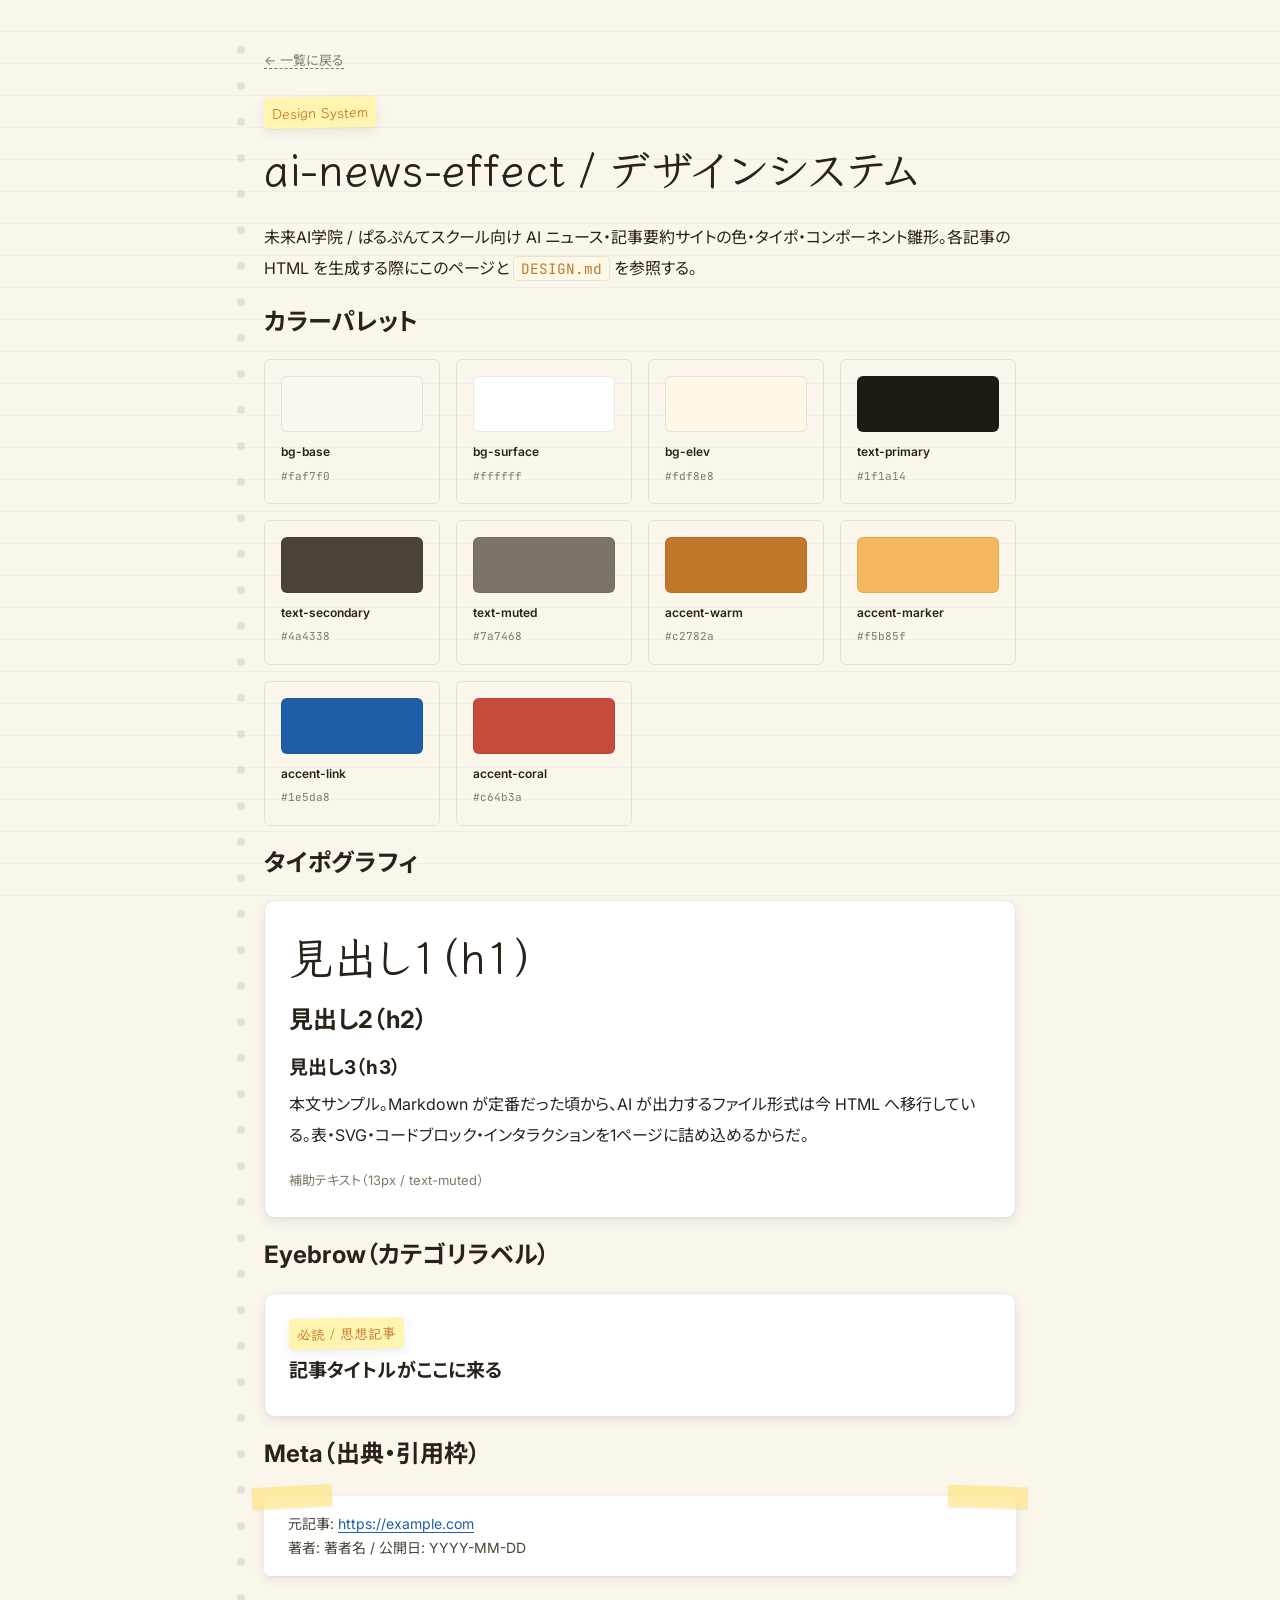
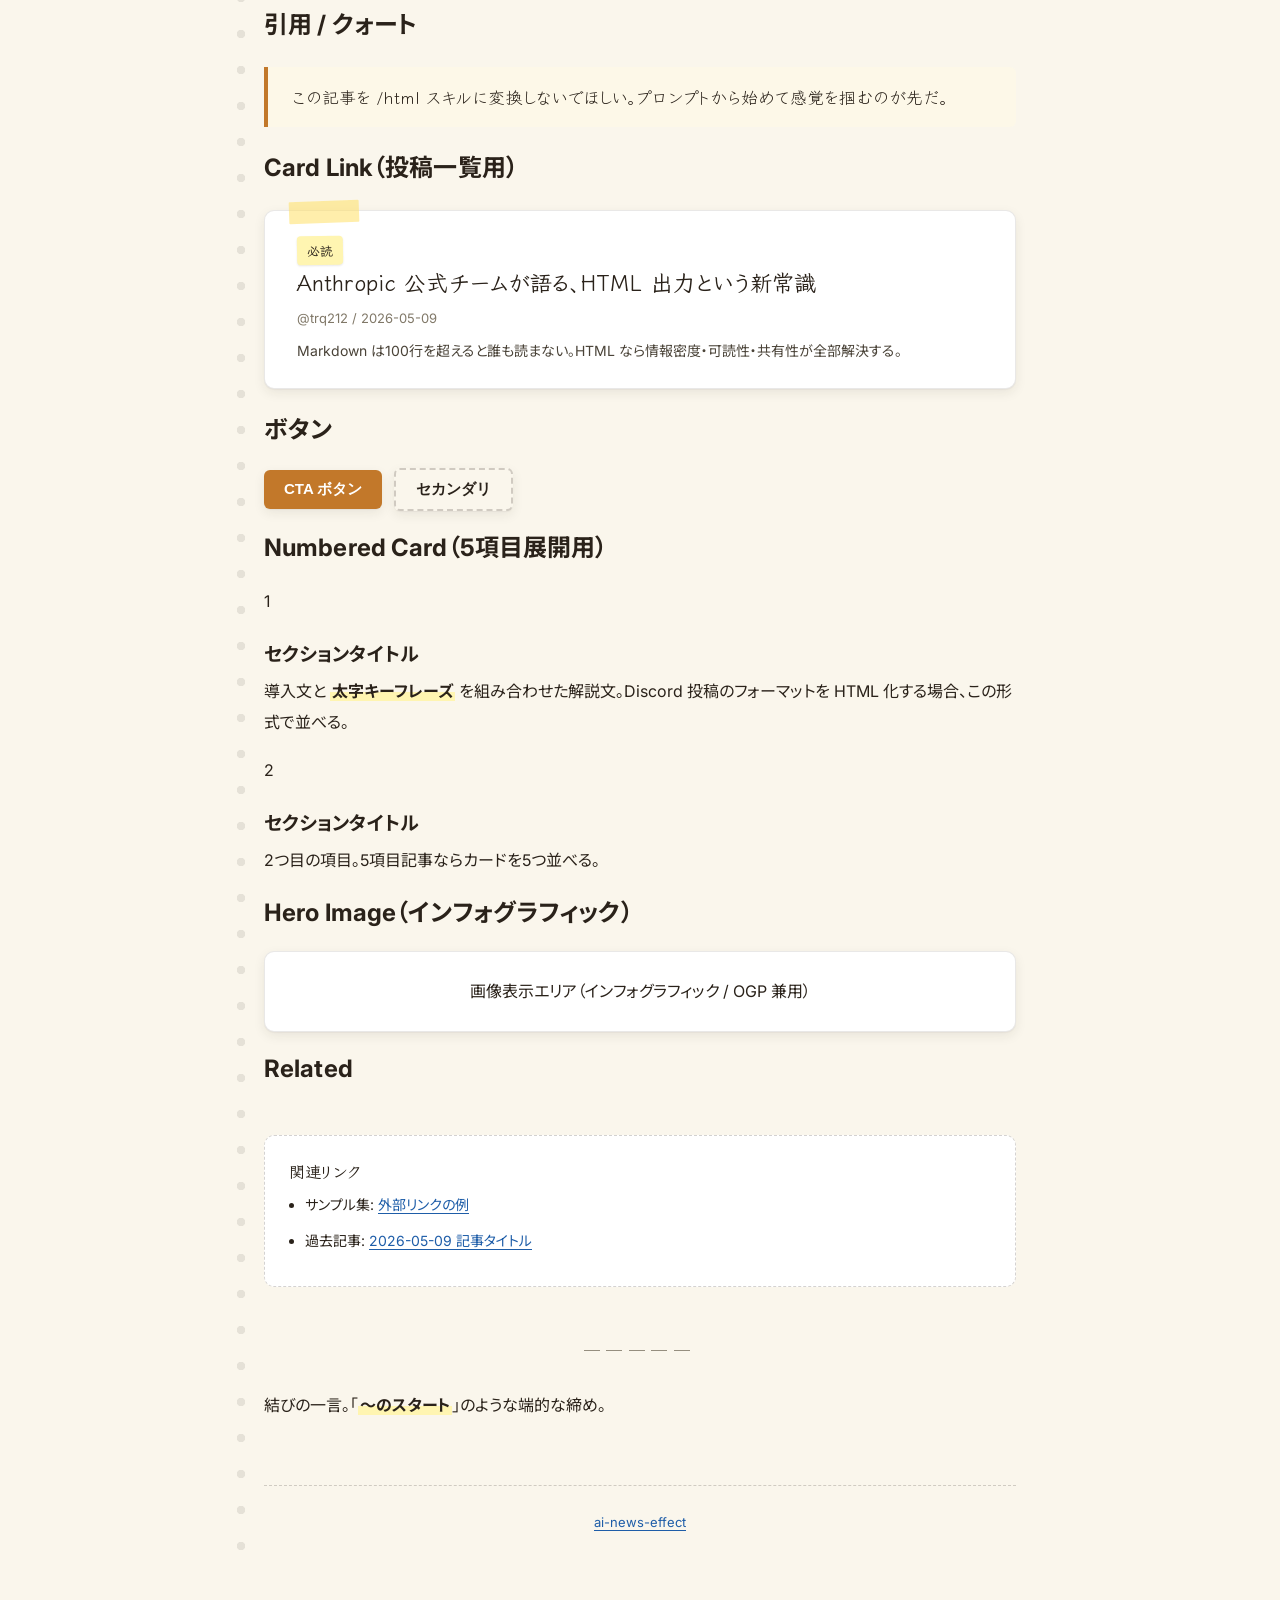
==== commit 68396d6a: "フッターから「未来AI学院・ぱるぷんてスクール」表記削除 ちーけんさんフィードバック対応。サイト名のみシンプルに表示" ====
--- a/design-system/index.html
+++ b/design-system/index.html
@@ -166,7 +166,7 @@
   <p class="conclusion">結びの一言。「<strong>～のスタート</strong>」のような端的な締め。</p>
 
   <footer>
-    <a href="/">ai-news-effect</a> · 未来AI学院・ぱるぷんてスクール
+    <a href="/">ai-news-effect</a>
   </footer>
 </main>
 </body>
--- a/assets/styles.css
+++ b/assets/styles.css
@@ -1,38 +1,53 @@
 /* ai-news-effect 共通スタイルシート
  * デザインルール: DESIGN.md を参照
- * 方針: 手書きノート風画像と一体感のある、温かく品のあるライトテーマ
+ * 方針: ノート風融合 — 手書きインフォグラフィック画像と HTML が完全に一体化したペーパー質感
  */
 
+@import url('https://fonts.googleapis.com/css2?family=Inter:wght@400;500;600;700&family=Noto+Sans+JP:wght@400;500;700&family=Klee+One:wght@400;600&family=JetBrains+Mono:wght@400;500&display=swap');
+
 :root {
-  /* Background */
-  --bg-base: #faf7f0;
-  --bg-surface: #ffffff;
+  /* Background — ノートの紙感 */
+  --bg-paper: #faf6ec;
+  --bg-paper-darker: #f3eedd;
+  --bg-card: #ffffff;
   --bg-elev: #fdf8e8;
 
+  /* Sticky note colors（5項目用付箋カラー） */
+  --sticky-yellow: #fff5b1;
+  --sticky-blue: #d4eaf8;
+  --sticky-pink: #ffd9d9;
+  --sticky-green: #d6ecc6;
+  --sticky-orange: #ffd9b3;
+
   /* Text */
-  --text-primary: #1f1a14;
+  --text-primary: #2a221a;
   --text-secondary: #4a4338;
-  --text-muted: #7a7468;
+  --text-muted: #807868;
 
   /* Accent */
   --accent-warm: #c2782a;
-  --accent-marker: #f5b85f;
-  --accent-warm-bg: rgba(194, 120, 42, 0.08);
+  --accent-marker: #ffe066;
+  --accent-marker-soft: #fff5b1;
   --accent-link: #1e5da8;
   --accent-coral: #c64b3a;
+  --accent-blue: #4a90b9;
+
+  /* Tape colors */
+  --tape-yellow: rgba(255, 224, 102, 0.55);
+  --tape-blue: rgba(74, 144, 185, 0.35);
 
   /* Border / Shadow */
-  --border: rgba(31, 26, 20, 0.08);
-  --border-strong: rgba(31, 26, 20, 0.16);
-  --shadow-sm: 0 1px 2px rgba(31, 26, 20, 0.04);
-  --shadow-md: 0 4px 16px rgba(31, 26, 20, 0.06);
+  --border: rgba(42, 34, 26, 0.1);
+  --border-strong: rgba(42, 34, 26, 0.2);
+  --shadow-paper: 0 1px 1px rgba(42, 34, 26, 0.04), 0 4px 12px rgba(42, 34, 26, 0.08);
+  --shadow-sticky: 0 2px 4px rgba(42, 34, 26, 0.08), 0 8px 24px rgba(42, 34, 26, 0.1);
 
   /* Radius */
-  --r-sm: 8px;
-  --r-md: 14px;
-  --r-lg: 20px;
-
-  /* Space (8px grid) */
+  --r-sm: 6px;
+  --r-md: 10px;
+  --r-lg: 16px;
+
+  /* Space */
   --space-1: 8px;
   --space-2: 16px;
   --space-3: 24px;
@@ -40,84 +55,144 @@
   --space-5: 48px;
   --space-6: 64px;
 
-  /* Layout */
-  --max-w: 760px;
+  --max-w: 800px;
 
   /* Typography */
   --font-sans: "Inter", "Noto Sans JP", -apple-system, BlinkMacSystemFont, system-ui, sans-serif;
-  --font-mono: "JetBrains Mono", ui-monospace, SFMono-Regular, Menlo, monospace;
+  --font-handwritten: "Klee One", "Noto Sans JP", serif;
+  --font-mono: "JetBrains Mono", ui-monospace, monospace;
 }
 
 * { box-sizing: border-box; }
 
-html, body {
+html {
+  background: var(--bg-paper-darker);
+}
+
+body {
   margin: 0;
   padding: 0;
-  background: var(--bg-base);
+  background:
+    /* 横罫線（うっすら青） */
+    repeating-linear-gradient(
+      to bottom,
+      transparent 0,
+      transparent 31px,
+      rgba(74, 144, 185, 0.08) 31px,
+      rgba(74, 144, 185, 0.08) 32px
+    ),
+    /* ベース紙色 */
+    var(--bg-paper);
+  background-attachment: fixed;
   color: var(--text-primary);
   font-family: var(--font-sans);
-  line-height: 1.85;
+  font-size: 16px;
+  line-height: 1.95;
   font-feature-settings: "palt";
   -webkit-font-smoothing: antialiased;
-  -moz-osx-font-smoothing: grayscale;
 }
 
 .container {
   max-width: var(--max-w);
   margin: 0 auto;
-  padding: var(--space-5) var(--space-3);
+  padding: var(--space-5) var(--space-3) var(--space-6);
+  position: relative;
+}
+
+/* ノートの左端：スパイラルバインディング装飾（PCのみ） */
+@media (min-width: 768px) {
+  .container::before {
+    content: "";
+    position: absolute;
+    left: -8px;
+    top: var(--space-4);
+    bottom: var(--space-5);
+    width: 18px;
+    background:
+      radial-gradient(
+        circle at center,
+        rgba(42, 34, 26, 0.25) 0,
+        rgba(42, 34, 26, 0.25) 4px,
+        transparent 4.5px
+      );
+    background-size: 18px 36px;
+    background-repeat: repeat-y;
+    opacity: 0.4;
+    pointer-events: none;
+  }
 }
 
 /* === Typography === */
 
 h1, h2, h3, h4 {
   font-weight: 700;
+  line-height: 1.45;
+  letter-spacing: 0.005em;
+  color: var(--text-primary);
+}
+
+h1 {
+  font-family: var(--font-handwritten);
+  font-weight: 600;
+  font-size: clamp(30px, 5.5vw, 44px);
+  margin: 0 0 var(--space-3);
   line-height: 1.4;
-  letter-spacing: -0.01em;
-  color: var(--text-primary);
-}
-
-h1 {
-  font-size: clamp(28px, 5vw, 40px);
-  margin: 0 0 var(--space-3);
-}
-
-h2 {
-  font-size: clamp(22px, 3.5vw, 26px);
-  margin: var(--space-5) 0 var(--space-2);
 }
 
 h2.section-title {
-  font-size: clamp(22px, 3.5vw, 26px);
-  margin: var(--space-5) 0 var(--space-2);
+  font-family: var(--font-handwritten);
+  font-weight: 600;
+  font-size: clamp(24px, 4vw, 30px);
+  margin: var(--space-5) 0 var(--space-3);
+  display: inline-block;
+  position: relative;
+  padding: 0 6px 4px;
+}
+
+h2.section-title::after {
+  content: "";
+  position: absolute;
+  left: 0;
+  right: 0;
+  bottom: 0;
+  height: 12px;
+  background: var(--accent-marker);
+  z-index: -1;
+  opacity: 0.7;
+  border-radius: 2px;
+  transform: skewX(-2deg);
 }
 
 h3 {
-  font-size: 18px;
+  font-size: 19px;
   margin: var(--space-3) 0 var(--space-1);
 }
 
 p {
   margin: 0 0 var(--space-2);
-  color: var(--text-secondary);
+  color: var(--text-primary);
 }
 
 a {
   color: var(--accent-link);
   text-decoration: none;
-  border-bottom: 1px dashed transparent;
-  transition: border-color 0.15s, color 0.15s;
-}
-
-a:hover {
-  border-bottom-color: var(--accent-link);
+  border-bottom: 1.5px solid var(--accent-link);
+  transition: opacity 0.15s;
+}
+a:hover { opacity: 0.7; }
+
+/* マーカー風強調 */
+strong {
+  background: linear-gradient(180deg, transparent 55%, var(--accent-marker-soft) 55%);
+  font-weight: 700;
+  padding: 0 2px;
 }
 
 code {
   font-family: var(--font-mono);
-  font-size: 0.92em;
+  font-size: 0.9em;
   background: var(--bg-elev);
-  padding: 2px 6px;
+  padding: 2px 7px;
   border-radius: 4px;
   color: var(--accent-warm);
   border: 1px solid var(--border);
@@ -125,7 +200,7 @@
 
 hr {
   border: none;
-  border-top: 1px solid var(--border);
+  border-top: 1px dashed var(--border-strong);
   margin: var(--space-5) 0;
 }
 
@@ -133,12 +208,16 @@
 
 .eyebrow {
   display: inline-block;
-  font-size: 12px;
+  font-family: var(--font-handwritten);
+  font-size: 14px;
   font-weight: 600;
-  letter-spacing: 0.08em;
-  text-transform: uppercase;
   color: var(--accent-warm);
   margin-bottom: var(--space-1);
+  padding: 2px 8px;
+  background: var(--sticky-yellow);
+  border-radius: 4px;
+  transform: rotate(-1deg);
+  box-shadow: var(--shadow-paper);
 }
 
 .breadcrumb {
@@ -152,182 +231,262 @@
   border-bottom: 1px dashed var(--text-muted);
 }
 
+/* Meta（出典枠 — マスキングテープ風） */
 .meta {
-  display: flex;
-  flex-wrap: wrap;
-  gap: var(--space-2);
-  font-size: 13px;
-  color: var(--text-muted);
-  border-left: 3px solid var(--accent-warm);
-  background: var(--accent-warm-bg);
-  padding: var(--space-1) var(--space-2);
-  border-radius: 0 var(--r-sm) var(--r-sm) 0;
-  margin: var(--space-2) 0 var(--space-3);
+  display: block;
+  font-size: 14px;
+  color: var(--text-secondary);
+  background: var(--bg-card);
+  padding: var(--space-2) var(--space-3);
+  border-radius: var(--r-sm);
+  margin: var(--space-3) 0 var(--space-4);
+  position: relative;
+  box-shadow: var(--shadow-paper);
   line-height: 1.7;
 }
 
-.meta a {
-  color: var(--text-muted);
-  border-bottom: 1px dashed var(--text-muted);
-}
+.meta::before,
+.meta::after {
+  content: "";
+  position: absolute;
+  width: 80px;
+  height: 22px;
+  background: var(--tape-yellow);
+  top: -10px;
+  border-radius: 1px;
+  box-shadow: 0 1px 2px rgba(42, 34, 26, 0.08);
+}
+
+.meta::before {
+  left: -12px;
+  transform: rotate(-3deg);
+}
+
+.meta::after {
+  right: -12px;
+  transform: rotate(2deg);
+}
+
+.meta a { color: var(--accent-link); border-bottom: 1px solid var(--accent-link); }
 
 .lead {
   font-size: 17px;
-  color: var(--text-secondary);
-  margin: var(--space-3) 0 var(--space-3);
-  line-height: 1.85;
-}
-
-.lead strong {
-  color: var(--text-primary);
+  color: var(--text-primary);
+  margin: var(--space-3) 0;
+  line-height: 2;
+}
+
+/* Hero Image — テープで貼った写真風 */
+.hero-img-wrap {
+  position: relative;
+  margin: var(--space-5) auto;
+  max-width: 720px;
+}
+
+.hero-img-wrap::before {
+  content: "";
+  position: absolute;
+  width: 110px;
+  height: 28px;
+  background: var(--tape-yellow);
+  top: -14px;
+  left: 50%;
+  transform: translateX(-50%) rotate(-2deg);
+  border-radius: 1px;
+  box-shadow: 0 2px 4px rgba(42, 34, 26, 0.1);
+  z-index: 2;
 }
 
 .hero-img {
   width: 100%;
+  display: block;
   border-radius: var(--r-md);
-  border: 1px solid var(--border);
-  margin: var(--space-3) 0 var(--space-5);
-  display: block;
-  box-shadow: var(--shadow-md);
-  background: var(--bg-elev);
-}
-
-/* Hero (top of page) */
-
+  box-shadow: var(--shadow-sticky);
+  background: #fff;
+}
+
+/* Hero（記事一覧トップ） */
 .hero {
-  padding: var(--space-6) 0 var(--space-3);
-  border-bottom: 1px solid var(--border);
+  padding: var(--space-5) 0 var(--space-3);
   margin-bottom: var(--space-4);
-}
-
-/* Card (general) */
-
+  text-align: center;
+  border-bottom: 1px dashed var(--border-strong);
+}
+
+/* Card（一般） */
 .card {
-  background: var(--bg-surface);
+  background: var(--bg-card);
   border: 1px solid var(--border);
   border-radius: var(--r-md);
   padding: var(--space-3);
   margin: var(--space-2) 0;
-  box-shadow: var(--shadow-sm);
-}
-
-/* Card Link (article list) */
-
+  box-shadow: var(--shadow-paper);
+}
+
+/* Card Link（投稿一覧用 — 付箋風） */
 .card-link {
   display: block;
-  background: var(--bg-surface);
+  background: var(--bg-card);
   border: 1px solid var(--border);
   border-radius: var(--r-md);
-  padding: var(--space-3);
-  margin: var(--space-2) 0;
+  padding: var(--space-3) var(--space-4);
+  margin: var(--space-3) 0;
   color: inherit;
-  border-bottom: 1px solid var(--border);
-  box-shadow: var(--shadow-sm);
-  transition: border-color 0.15s, transform 0.15s, box-shadow 0.15s;
+  position: relative;
+  box-shadow: var(--shadow-paper);
+  transition: transform 0.2s, box-shadow 0.2s;
+}
+
+.card-link::before {
+  content: "";
+  position: absolute;
+  width: 70px;
+  height: 22px;
+  background: var(--tape-yellow);
+  top: -10px;
+  left: 24px;
+  transform: rotate(-2deg);
+  border-radius: 1px;
 }
 
 .card-link:hover {
-  border-color: var(--accent-warm);
-  transform: translateY(-1px);
-  box-shadow: var(--shadow-md);
+  transform: translateY(-2px) rotate(0.3deg);
+  box-shadow: var(--shadow-sticky);
 }
 
 .card-link h2 {
-  font-size: 18px;
-  font-weight: 700;
+  font-family: var(--font-handwritten);
+  font-size: 22px;
   margin: 0 0 var(--space-1);
   color: var(--text-primary);
-  letter-spacing: -0.005em;
+  border-bottom: none;
 }
 
 .card-link .meta-inline {
-  font-size: 12px;
+  font-size: 13px;
   color: var(--text-muted);
   margin: 0 0 var(--space-1);
-  border: none;
-  background: none;
-  padding: 0;
 }
 
 .card-link p {
   margin: 0;
   color: var(--text-secondary);
   font-size: 14px;
+  line-height: 1.85;
+}
+
+.card-link strong {
+  background: linear-gradient(180deg, transparent 55%, var(--accent-marker-soft) 55%);
 }
 
 /* Tag */
-
 .tag {
   display: inline-block;
-  font-size: 11px;
+  font-family: var(--font-handwritten);
+  font-size: 13px;
   font-weight: 600;
-  padding: 3px 10px;
-  border-radius: 999px;
-  background: var(--accent-warm-bg);
-  color: var(--accent-warm);
-  margin-right: 6px;
-}
-
-/* Numbered Card (5項目展開用) */
-
-.num-card {
-  background: var(--bg-surface);
-  border: 1px solid var(--border);
-  border-left: 3px solid var(--accent-warm);
-  border-radius: 0 var(--r-md) var(--r-md) 0;
+  padding: 2px 10px;
+  background: var(--sticky-yellow);
+  color: var(--text-primary);
+  border-radius: 4px;
+  transform: rotate(-1deg);
+  box-shadow: 0 1px 2px rgba(42, 34, 26, 0.1);
+}
+
+/* === 付箋風 5項目カード === */
+.sticky-grid {
+  display: grid;
+  grid-template-columns: 1fr;
+  gap: var(--space-4);
+  margin: var(--space-4) 0;
+}
+
+@media (min-width: 720px) {
+  .sticky-grid {
+    grid-template-columns: 1fr 1fr;
+    gap: var(--space-4) var(--space-5);
+  }
+  .sticky-grid > .sticky-note:nth-child(5) {
+    grid-column: 1 / -1;
+    max-width: 50%;
+    margin: 0 auto;
+  }
+}
+
+.sticky-note {
+  background: var(--sticky-yellow);
   padding: var(--space-3);
-  margin: var(--space-2) 0;
-  box-shadow: var(--shadow-sm);
-}
-
-.num-card-num {
+  border-radius: 2px;
+  position: relative;
+  box-shadow: var(--shadow-sticky);
+  font-family: var(--font-sans);
+  transform: rotate(-1deg);
+  transition: transform 0.2s;
+}
+
+.sticky-note:hover {
+  transform: rotate(0deg) scale(1.02);
+}
+
+.sticky-note:nth-child(2) { background: var(--sticky-blue); transform: rotate(1deg); }
+.sticky-note:nth-child(3) { background: var(--sticky-pink); transform: rotate(-0.5deg); }
+.sticky-note:nth-child(4) { background: var(--sticky-green); transform: rotate(0.5deg); }
+.sticky-note:nth-child(5) { background: var(--sticky-orange); transform: rotate(-1deg); }
+
+.sticky-note:nth-child(2):hover,
+.sticky-note:nth-child(4):hover { transform: rotate(0deg) scale(1.02); }
+
+/* 付箋の番号 */
+.sticky-num {
   display: inline-flex;
   align-items: center;
   justify-content: center;
-  width: 28px;
-  height: 28px;
+  width: 32px;
+  height: 32px;
   border-radius: 50%;
-  background: var(--accent-warm);
-  color: #ffffff;
+  background: var(--text-primary);
+  color: #fff;
+  font-family: var(--font-handwritten);
   font-weight: 700;
-  font-size: 14px;
-  margin-right: var(--space-1);
-  vertical-align: middle;
-}
-
-.num-card h3 {
-  display: inline;
-  font-size: 18px;
+  font-size: 16px;
+  margin-bottom: var(--space-1);
+  box-shadow: 0 1px 2px rgba(0, 0, 0, 0.15);
+}
+
+.sticky-note h3 {
+  font-family: var(--font-handwritten);
+  font-size: 19px;
+  margin: 4px 0 var(--space-1);
+  color: var(--text-primary);
+  line-height: 1.4;
+}
+
+.sticky-note p {
   margin: 0;
   color: var(--text-primary);
-  letter-spacing: -0.005em;
-  vertical-align: middle;
-}
-
-.num-card p {
-  margin: var(--space-1) 0 0;
-  color: var(--text-secondary);
+  font-size: 15px;
   line-height: 1.85;
 }
 
-.num-card strong {
-  color: var(--text-primary);
+.sticky-note strong {
+  background: linear-gradient(180deg, transparent 55%, rgba(255, 255, 255, 0.7) 55%);
 }
 
 /* Quote */
-
 .quote {
-  border-left: 4px solid var(--accent-marker);
-  padding: var(--space-1) var(--space-3);
-  background: var(--accent-warm-bg);
+  border-left: 4px solid var(--accent-warm);
+  padding: var(--space-2) var(--space-3);
+  background: var(--bg-elev);
   border-radius: 0 var(--r-sm) var(--r-sm) 0;
   margin: var(--space-3) 0;
-  font-style: italic;
-  color: var(--text-secondary);
+  font-family: var(--font-handwritten);
+  font-style: normal;
+  color: var(--text-primary);
+  font-size: 17px;
+  line-height: 1.7;
 }
 
 /* Button */
-
 .btn {
   display: inline-block;
   padding: 10px 20px;
@@ -339,54 +498,62 @@
   border: none;
   cursor: pointer;
   text-decoration: none;
-  transition: transform 0.1s, background 0.15s;
-}
-
-.btn:hover {
-  transform: translateY(-1px);
-  background: #a86423;
   border-bottom: none;
-}
+  box-shadow: var(--shadow-paper);
+  transition: transform 0.1s;
+}
+.btn:hover { transform: translateY(-1px); opacity: 0.92; }
 
 .btn-ghost {
   background: transparent;
   color: var(--text-primary);
-  border: 1px solid var(--border-strong);
-}
-
-.btn-ghost:hover {
-  background: var(--bg-elev);
-}
-
-/* Divider */
-
+  border: 2px dashed var(--border-strong);
+  border-bottom: 2px dashed var(--border-strong);
+}
+
+/* Divider — 手書き矢印風 */
 .divider {
   text-align: center;
   color: var(--text-muted);
-  letter-spacing: 0.5em;
+  letter-spacing: 0.4em;
   margin: var(--space-5) 0 var(--space-3);
-  font-size: 12px;
-}
-
-/* Conclusion */
-
-.conclusion {
+  font-family: var(--font-handwritten);
+  font-size: 16px;
+}
+
+/* Conclusion — 黄色バナー */
+.conclusion-banner {
+  background: var(--accent-marker);
+  padding: var(--space-3) var(--space-4);
+  border-radius: var(--r-md);
+  margin: var(--space-4) 0;
   text-align: center;
-  color: var(--text-secondary);
-  font-size: 15px;
-  margin: var(--space-3) 0;
-  line-height: 1.85;
-}
-
-.conclusion strong {
-  color: var(--accent-warm);
-}
-
-/* Related links */
-
+  font-family: var(--font-handwritten);
+  font-weight: 600;
+  font-size: 19px;
+  color: var(--text-primary);
+  box-shadow: var(--shadow-paper);
+  position: relative;
+  transform: rotate(-0.5deg);
+}
+
+.conclusion-banner::before {
+  content: "💡 ";
+  margin-right: 4px;
+}
+
+.conclusion-banner strong {
+  background: none;
+  text-decoration: underline;
+  text-decoration-color: var(--accent-warm);
+  text-decoration-thickness: 3px;
+  text-underline-offset: 4px;
+}
+
+/* Related */
 .related {
-  background: var(--bg-elev);
-  border: 1px solid var(--border);
+  background: var(--bg-card);
+  border: 1px dashed var(--border-strong);
   border-radius: var(--r-md);
   padding: var(--space-3);
   margin: var(--space-5) 0;
@@ -394,27 +561,17 @@
 
 .related h3 {
   margin: 0 0 var(--space-1);
-  font-size: 14px;
-  color: var(--text-muted);
-  text-transform: uppercase;
-  letter-spacing: 0.08em;
-  font-weight: 600;
-}
-
-.related ul {
-  margin: 0;
-  padding-left: var(--space-2);
-}
-
-.related li {
-  margin: var(--space-1) 0;
-  font-size: 14px;
-}
+  font-family: var(--font-handwritten);
+  font-size: 16px;
+  color: var(--text-primary);
+}
+
+.related ul { margin: 0; padding-left: var(--space-2); }
+.related li { margin: var(--space-1) 0; font-size: 14px; }
 
 /* Footer */
-
 footer {
-  border-top: 1px solid var(--border);
+  border-top: 1px dashed var(--border-strong);
   padding: var(--space-3) 0;
   margin-top: var(--space-6);
   font-size: 13px;
@@ -423,16 +580,10 @@
 }
 
 /* Responsive */
-
 @media (max-width: 540px) {
-  .container {
-    padding: var(--space-3) var(--space-2);
-  }
-  .num-card {
-    padding: var(--space-2);
-  }
-  .meta {
-    padding: var(--space-1) var(--space-2);
-    font-size: 12px;
-  }
-}
+  .container { padding: var(--space-3) var(--space-2) var(--space-5); }
+  .meta { padding: var(--space-2); font-size: 13px; }
+  .meta::before, .meta::after { display: none; }
+  .hero-img-wrap::before { width: 80px; }
+  .sticky-note { padding: var(--space-2); }
+}
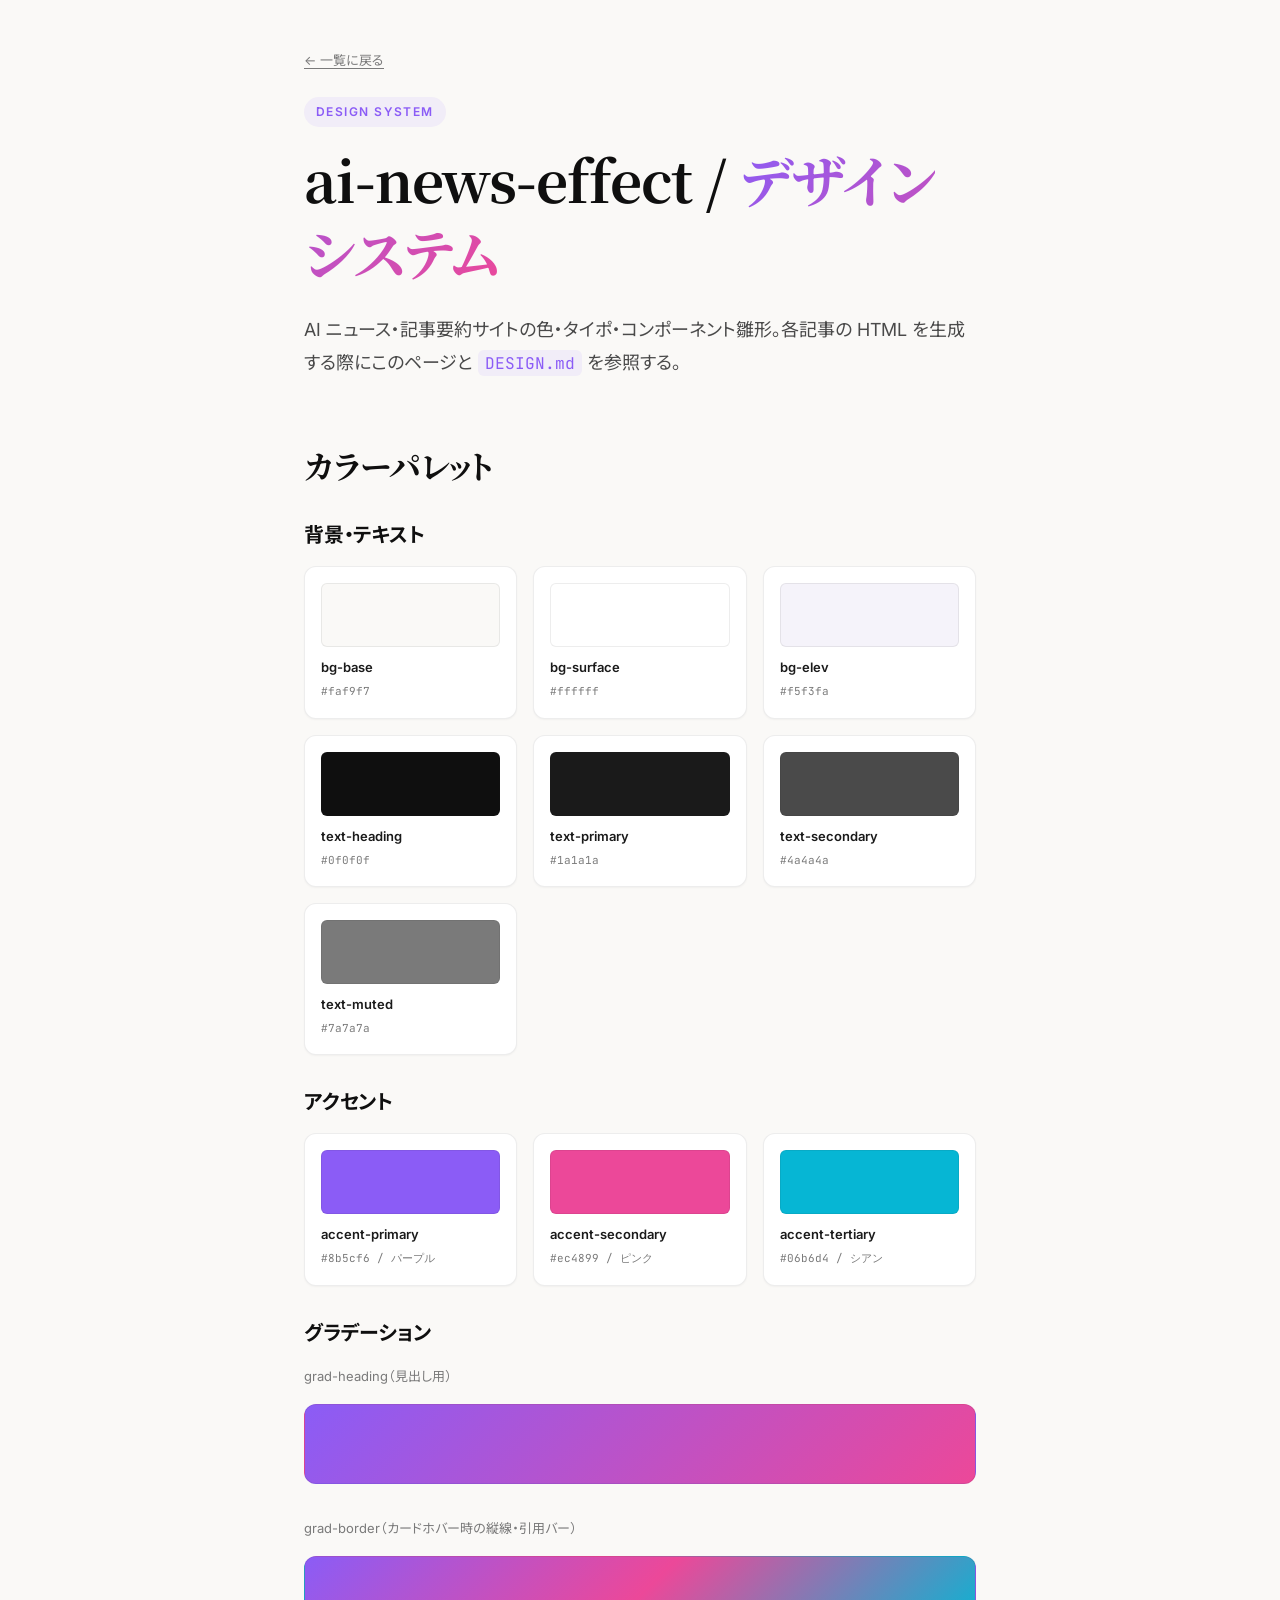
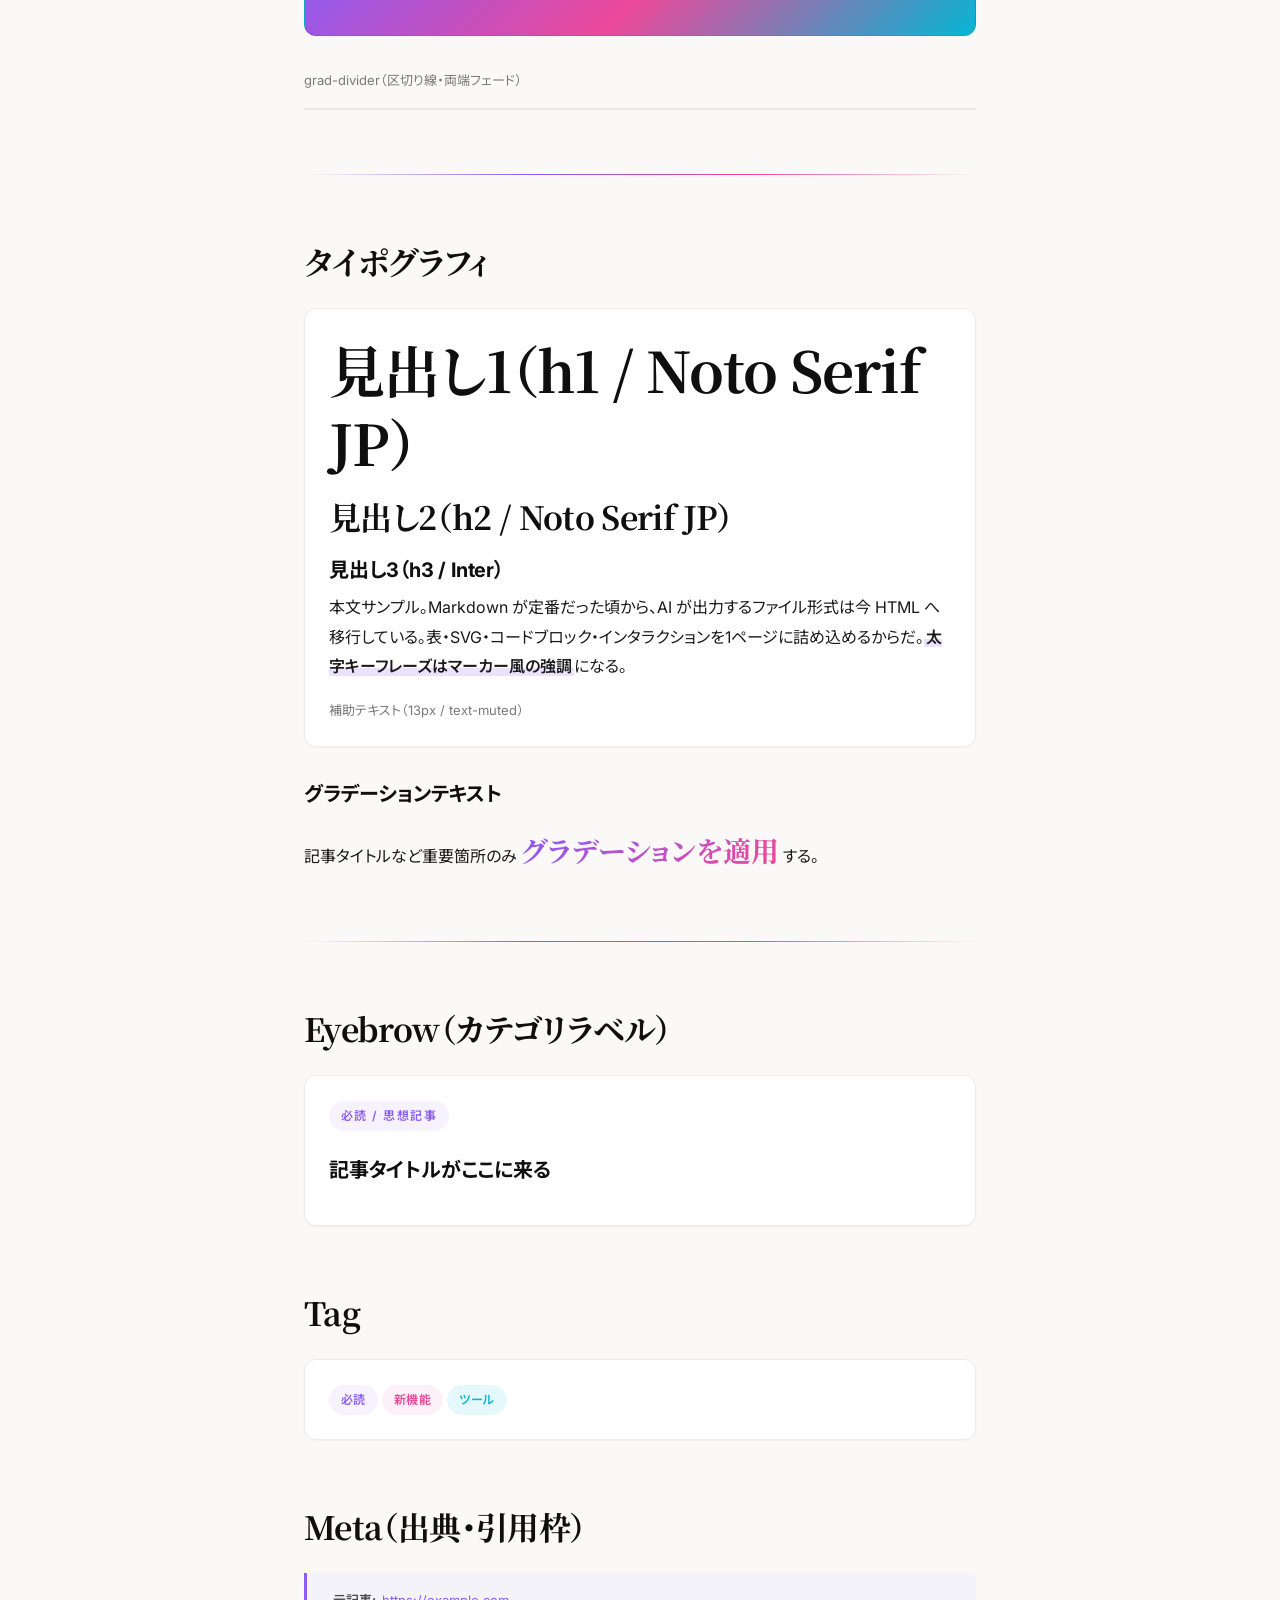
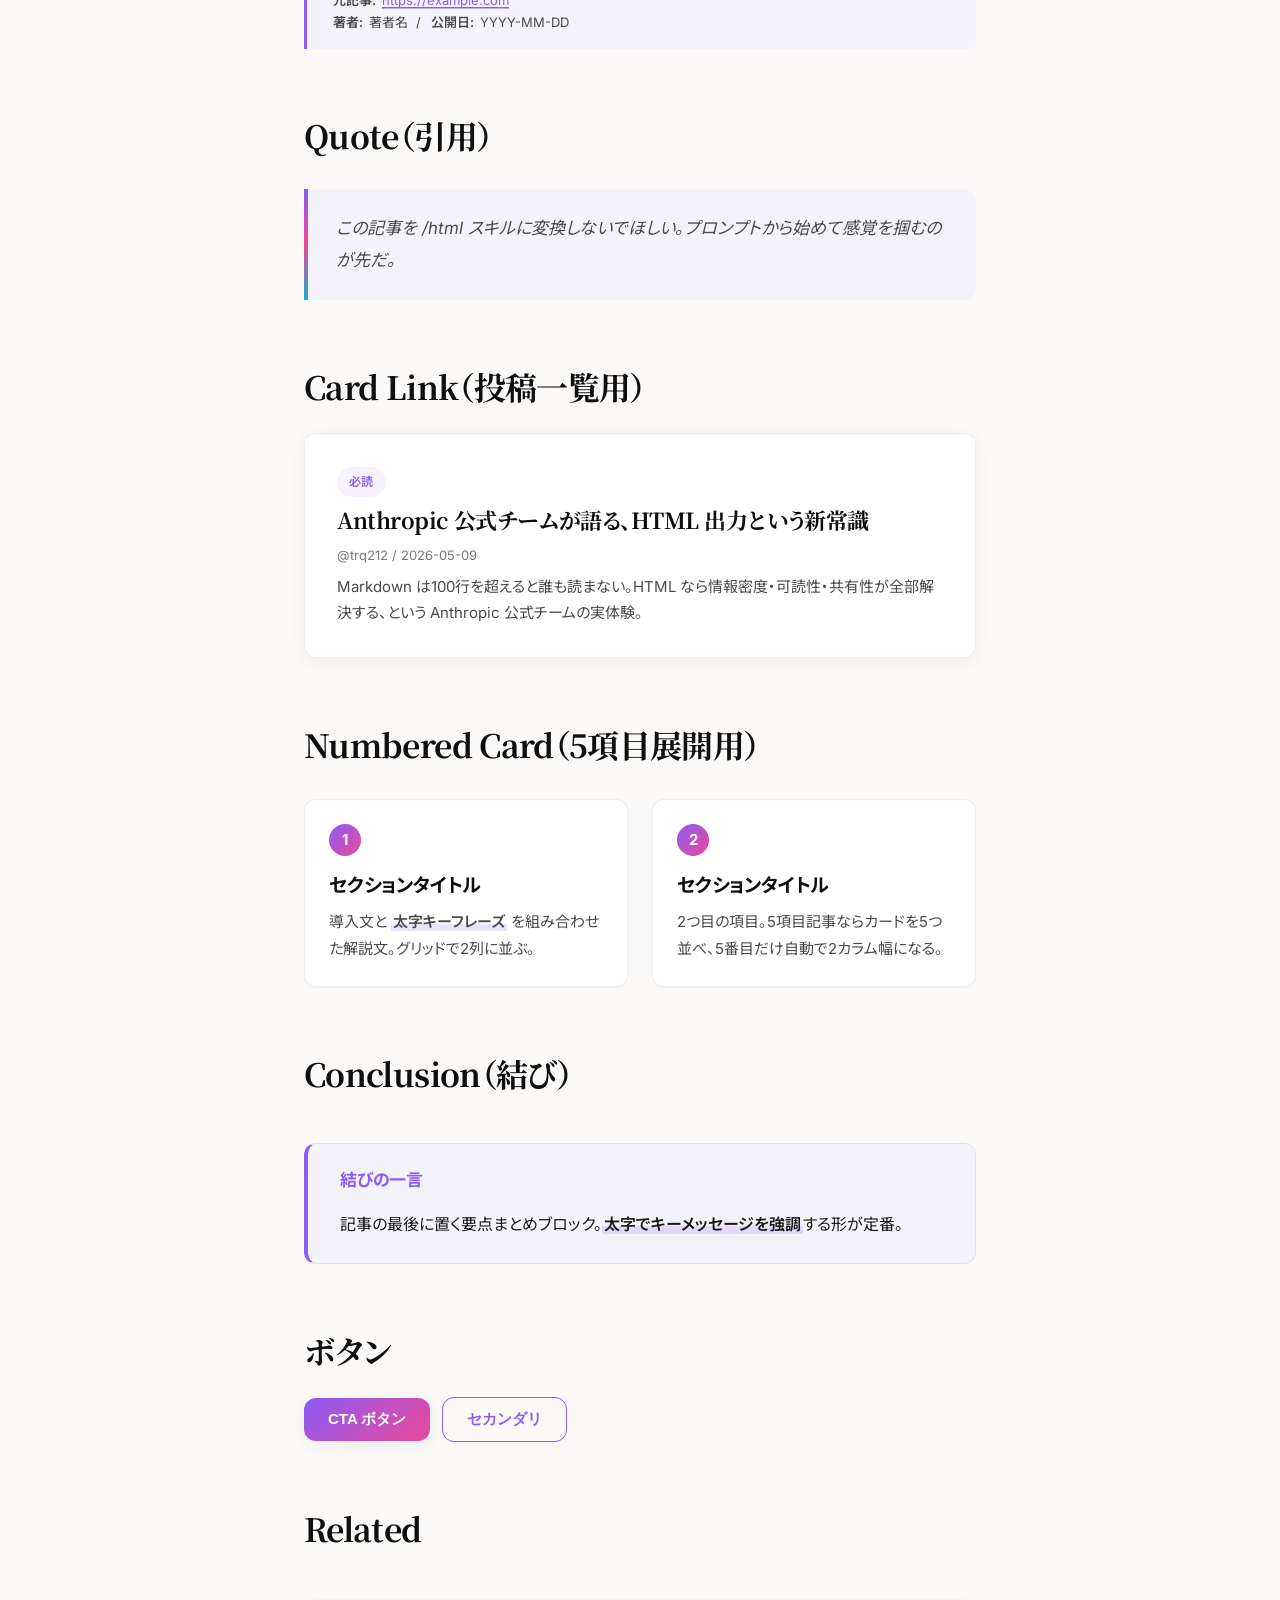
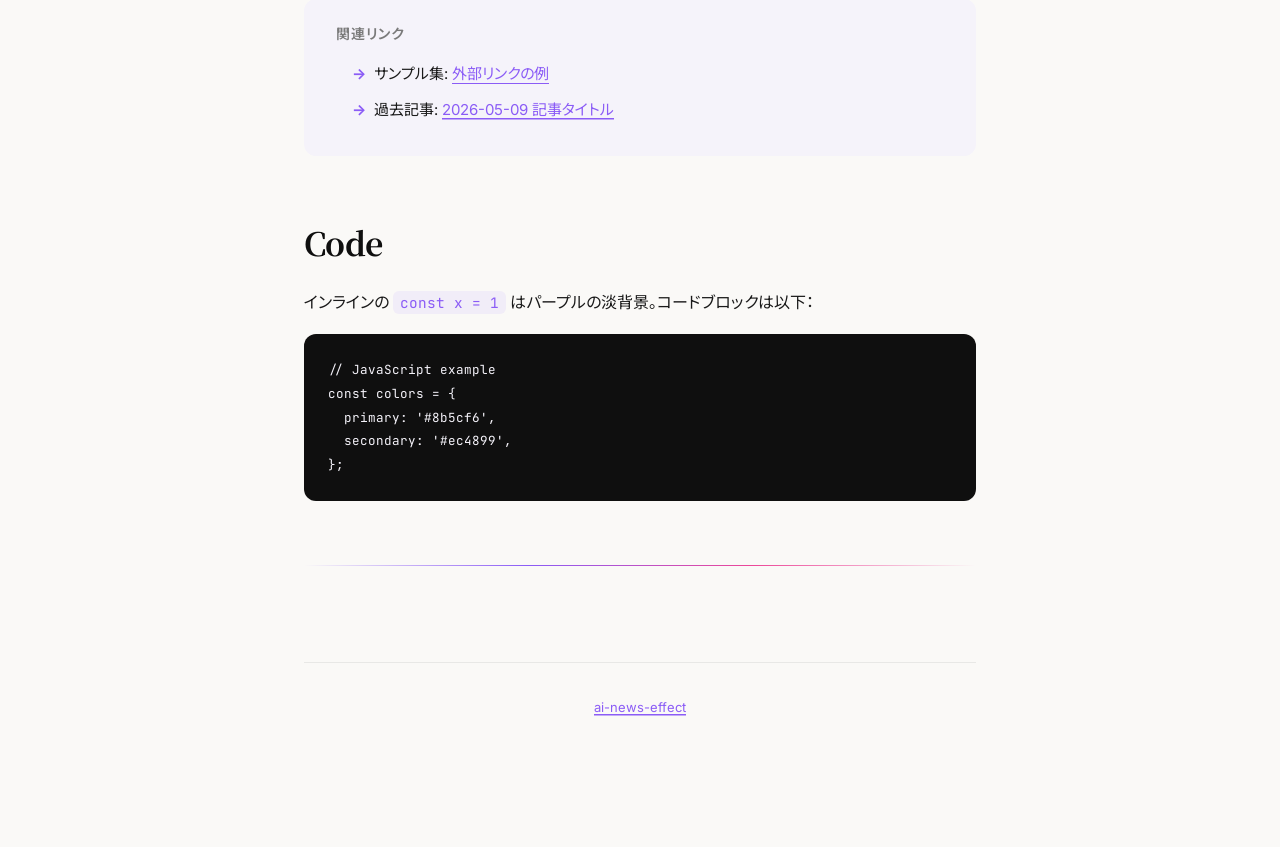
==== commit 917a3b72: "デザイン全面刷新: インディテックブログ風（パープル × ピンク） 過去 reject 案（ダーク・ミニマル / ライト・ミニマル / ノート風融合）と差別化した Josh Comeau 風ベースの新" ====
--- a/design-system/index.html
+++ b/design-system/index.html
@@ -6,34 +6,37 @@
 <meta name="robots" content="noindex">
 <title>Design System | ai-news-effect</title>
 <meta name="description" content="ai-news-effect のデザインシステム雛形。色・タイポ・コンポーネント。">
-<link rel="preconnect" href="https://fonts.googleapis.com">
-<link rel="preconnect" href="https://fonts.gstatic.com" crossorigin>
-<link href="https://fonts.googleapis.com/css2?family=Inter:wght@400;500;600;700&family=Noto+Sans+JP:wght@400;500;700&family=JetBrains+Mono:wght@400;500&display=swap" rel="stylesheet">
 <link rel="stylesheet" href="/assets/styles.css">
 <style>
   /* デザインシステム専用の補助スタイル（カラースウォッチ等） */
   .swatch-grid {
     display: grid;
-    grid-template-columns: repeat(auto-fill, minmax(140px, 1fr));
+    grid-template-columns: repeat(auto-fill, minmax(160px, 1fr));
     gap: var(--space-2);
-    margin: var(--space-2) 0;
+    margin: var(--space-2) 0 var(--space-4);
   }
   .swatch {
     border: 1px solid var(--border);
-    border-radius: var(--r-sm);
+    border-radius: var(--r-md);
     padding: var(--space-2);
     background: var(--bg-surface);
     font-size: 12px;
     box-shadow: var(--shadow-sm);
   }
   .swatch-color {
-    height: 56px;
-    border-radius: 6px;
+    height: 64px;
+    border-radius: var(--r-sm);
     margin-bottom: var(--space-1);
     border: 1px solid var(--border);
   }
-  .swatch-name { font-weight: 600; color: var(--text-primary); margin: 0 0 2px; }
+  .swatch-name { font-weight: 600; color: var(--text-primary); margin: 0 0 2px; font-size: 13px; }
   .swatch-value { color: var(--text-muted); font-family: var(--font-mono); font-size: 11px; margin: 0; }
+  .grad-block {
+    height: 80px;
+    border-radius: var(--r-md);
+    margin: var(--space-2) 0 var(--space-4);
+    border: 1px solid var(--border);
+  }
 </style>
 </head>
 <body>
@@ -41,15 +44,18 @@
   <p class="breadcrumb"><a href="/">← 一覧に戻る</a></p>
 
   <span class="eyebrow">Design System</span>
-  <h1>ai-news-effect / デザインシステム</h1>
-  <p>未来AI学院 / ぱるぷんてスクール向け AI ニュース・記事要約サイトの色・タイポ・コンポーネント雛形。各記事の HTML を生成する際にこのページと <code>DESIGN.md</code> を参照する。</p>
+  <h1>ai-news-effect / <span class="grad-text">デザインシステム</span></h1>
+  <p class="lead">
+    AI ニュース・記事要約サイトの色・タイポ・コンポーネント雛形。各記事の HTML を生成する際にこのページと <code>DESIGN.md</code> を参照する。
+  </p>
 
   <h2>カラーパレット</h2>
+  <h3>背景・テキスト</h3>
   <div class="swatch-grid">
     <div class="swatch">
-      <div class="swatch-color" style="background:#faf7f0;"></div>
+      <div class="swatch-color" style="background:#faf9f7;"></div>
       <p class="swatch-name">bg-base</p>
-      <p class="swatch-value">#faf7f0</p>
+      <p class="swatch-value">#faf9f7</p>
     </div>
     <div class="swatch">
       <div class="swatch-color" style="background:#ffffff;"></div>
@@ -57,69 +63,95 @@
       <p class="swatch-value">#ffffff</p>
     </div>
     <div class="swatch">
-      <div class="swatch-color" style="background:#fdf8e8;"></div>
+      <div class="swatch-color" style="background:#f5f3fa;"></div>
       <p class="swatch-name">bg-elev</p>
-      <p class="swatch-value">#fdf8e8</p>
-    </div>
-    <div class="swatch">
-      <div class="swatch-color" style="background:#1f1a14;"></div>
+      <p class="swatch-value">#f5f3fa</p>
+    </div>
+    <div class="swatch">
+      <div class="swatch-color" style="background:#0f0f0f;"></div>
+      <p class="swatch-name">text-heading</p>
+      <p class="swatch-value">#0f0f0f</p>
+    </div>
+    <div class="swatch">
+      <div class="swatch-color" style="background:#1a1a1a;"></div>
       <p class="swatch-name">text-primary</p>
-      <p class="swatch-value">#1f1a14</p>
-    </div>
-    <div class="swatch">
-      <div class="swatch-color" style="background:#4a4338;"></div>
+      <p class="swatch-value">#1a1a1a</p>
+    </div>
+    <div class="swatch">
+      <div class="swatch-color" style="background:#4a4a4a;"></div>
       <p class="swatch-name">text-secondary</p>
-      <p class="swatch-value">#4a4338</p>
-    </div>
-    <div class="swatch">
-      <div class="swatch-color" style="background:#7a7468;"></div>
+      <p class="swatch-value">#4a4a4a</p>
+    </div>
+    <div class="swatch">
+      <div class="swatch-color" style="background:#7a7a7a;"></div>
       <p class="swatch-name">text-muted</p>
-      <p class="swatch-value">#7a7468</p>
-    </div>
-    <div class="swatch">
-      <div class="swatch-color" style="background:#c2782a;"></div>
-      <p class="swatch-name">accent-warm</p>
-      <p class="swatch-value">#c2782a</p>
-    </div>
-    <div class="swatch">
-      <div class="swatch-color" style="background:#f5b85f;"></div>
-      <p class="swatch-name">accent-marker</p>
-      <p class="swatch-value">#f5b85f</p>
-    </div>
-    <div class="swatch">
-      <div class="swatch-color" style="background:#1e5da8;"></div>
-      <p class="swatch-name">accent-link</p>
-      <p class="swatch-value">#1e5da8</p>
-    </div>
-    <div class="swatch">
-      <div class="swatch-color" style="background:#c64b3a;"></div>
-      <p class="swatch-name">accent-coral</p>
-      <p class="swatch-value">#c64b3a</p>
-    </div>
-  </div>
+      <p class="swatch-value">#7a7a7a</p>
+    </div>
+  </div>
+
+  <h3>アクセント</h3>
+  <div class="swatch-grid">
+    <div class="swatch">
+      <div class="swatch-color" style="background:#8b5cf6;"></div>
+      <p class="swatch-name">accent-primary</p>
+      <p class="swatch-value">#8b5cf6 / パープル</p>
+    </div>
+    <div class="swatch">
+      <div class="swatch-color" style="background:#ec4899;"></div>
+      <p class="swatch-name">accent-secondary</p>
+      <p class="swatch-value">#ec4899 / ピンク</p>
+    </div>
+    <div class="swatch">
+      <div class="swatch-color" style="background:#06b6d4;"></div>
+      <p class="swatch-name">accent-tertiary</p>
+      <p class="swatch-value">#06b6d4 / シアン</p>
+    </div>
+  </div>
+
+  <h3>グラデーション</h3>
+  <p style="font-size: 13px; color: var(--text-muted);">grad-heading（見出し用）</p>
+  <div class="grad-block" style="background: linear-gradient(135deg, #8b5cf6 0%, #ec4899 100%);"></div>
+  <p style="font-size: 13px; color: var(--text-muted);">grad-border（カードホバー時の縦線・引用バー）</p>
+  <div class="grad-block" style="background: linear-gradient(135deg, #8b5cf6, #ec4899, #06b6d4);"></div>
+  <p style="font-size: 13px; color: var(--text-muted);">grad-divider（区切り線・両端フェード）</p>
+  <div class="grad-block" style="background: linear-gradient(90deg, transparent, #8b5cf6, #ec4899, transparent); height: 2px; margin-bottom: var(--space-4);"></div>
+
+  <hr class="divider">
 
   <h2>タイポグラフィ</h2>
   <div class="card">
-    <h1 style="margin: 0 0 var(--space-2);">見出し1（h1）</h1>
-    <h2 style="margin: 0 0 var(--space-2);">見出し2（h2）</h2>
-    <h3 style="margin: 0 0 var(--space-1);">見出し3（h3）</h3>
-    <p>本文サンプル。Markdown が定番だった頃から、AI が出力するファイル形式は今 HTML へ移行している。表・SVG・コードブロック・インタラクションを1ページに詰め込めるからだ。</p>
+    <h1 style="margin: 0 0 var(--space-2);">見出し1（h1 / Noto Serif JP）</h1>
+    <h2 style="margin: 0 0 var(--space-2);">見出し2（h2 / Noto Serif JP）</h2>
+    <h3 style="margin: 0 0 var(--space-1);">見出し3（h3 / Inter）</h3>
+    <p>本文サンプル。Markdown が定番だった頃から、AI が出力するファイル形式は今 HTML へ移行している。表・SVG・コードブロック・インタラクションを1ページに詰め込めるからだ。<strong>太字キーフレーズはマーカー風の強調</strong>になる。</p>
     <p style="font-size: 13px; color: var(--text-muted); margin: 0;">補助テキスト（13px / text-muted）</p>
   </div>
+
+  <h3>グラデーションテキスト</h3>
+  <p>記事タイトルなど重要箇所のみ <span class="grad-text" style="font-family: var(--font-serif); font-weight: 700; font-size: 28px;">グラデーションを適用</span> する。</p>
+
+  <hr class="divider">
 
   <h2>Eyebrow（カテゴリラベル）</h2>
   <div class="card">
     <span class="eyebrow">必読 / 思想記事</span>
-    <h3 style="margin-top: 0;">記事タイトルがここに来る</h3>
+    <h3 style="margin-top: var(--space-1);">記事タイトルがここに来る</h3>
+  </div>
+
+  <h2>Tag</h2>
+  <div class="card">
+    <span class="tag">必読</span>
+    <span class="tag tag-pink">新機能</span>
+    <span class="tag tag-cyan">ツール</span>
   </div>
 
   <h2>Meta（出典・引用枠）</h2>
   <div class="meta">
-    元記事: <a href="https://example.com">https://example.com</a><br>
-    著者: 著者名 / 公開日: YYYY-MM-DD
-  </div>
-
-  <h2>引用 / クォート</h2>
+    <strong style="background:none;">元記事:</strong> <a href="https://example.com">https://example.com</a><br>
+    <strong style="background:none;">著者:</strong> 著者名 &nbsp;/&nbsp; <strong style="background:none;">公開日:</strong> YYYY-MM-DD
+  </div>
+
+  <h2>Quote（引用）</h2>
   <blockquote class="quote">この記事を /html スキルに変換しないでほしい。プロンプトから始めて感覚を掴むのが先だ。</blockquote>
 
   <h2>Card Link（投稿一覧用）</h2>
@@ -127,8 +159,28 @@
     <span class="tag">必読</span>
     <h2>Anthropic 公式チームが語る、HTML 出力という新常識</h2>
     <p class="meta-inline">@trq212 / 2026-05-09</p>
-    <p>Markdown は100行を超えると誰も読まない。HTML なら情報密度・可読性・共有性が全部解決する。</p>
+    <p>Markdown は100行を超えると誰も読まない。HTML なら情報密度・可読性・共有性が全部解決する、という Anthropic 公式チームの実体験。</p>
   </a>
+
+  <h2>Numbered Card（5項目展開用）</h2>
+  <div class="num-grid">
+    <div class="num-card">
+      <span class="num">1</span>
+      <h3>セクションタイトル</h3>
+      <p>導入文と <strong>太字キーフレーズ</strong> を組み合わせた解説文。グリッドで2列に並ぶ。</p>
+    </div>
+    <div class="num-card">
+      <span class="num">2</span>
+      <h3>セクションタイトル</h3>
+      <p>2つ目の項目。5項目記事ならカードを5つ並べ、5番目だけ自動で2カラム幅になる。</p>
+    </div>
+  </div>
+
+  <h2>Conclusion（結び）</h2>
+  <div class="conclusion">
+    <h3>結びの一言</h3>
+    <p>記事の最後に置く要点まとめブロック。<strong>太字でキーメッセージを強調</strong>する形が定番。</p>
+  </div>
 
   <h2>ボタン</h2>
   <p>
@@ -136,21 +188,6 @@
     &nbsp;
     <button class="btn btn-ghost">セカンダリ</button>
   </p>
-
-  <h2>Numbered Card（5項目展開用）</h2>
-  <div class="num-card">
-    <span class="num-card-num">1</span>
-    <h3>セクションタイトル</h3>
-    <p>導入文と <strong>太字キーフレーズ</strong> を組み合わせた解説文。Discord 投稿のフォーマットを HTML 化する場合、この形式で並べる。</p>
-  </div>
-  <div class="num-card">
-    <span class="num-card-num">2</span>
-    <h3>セクションタイトル</h3>
-    <p>2つ目の項目。5項目記事ならカードを5つ並べる。</p>
-  </div>
-
-  <h2>Hero Image（インフォグラフィック）</h2>
-  <div class="card" style="text-align:center;">画像表示エリア（インフォグラフィック / OGP 兼用）</div>
 
   <h2>Related</h2>
   <div class="related">
@@ -161,9 +198,15 @@
     </ul>
   </div>
 
-  <div class="divider">─────</div>
-
-  <p class="conclusion">結びの一言。「<strong>～のスタート</strong>」のような端的な締め。</p>
+  <h2>Code</h2>
+  <p>インラインの <code>const x = 1</code> はパープルの淡背景。コードブロックは以下：</p>
+  <pre><code>// JavaScript example
+const colors = {
+  primary: '#8b5cf6',
+  secondary: '#ec4899',
+};</code></pre>
+
+  <hr class="divider">
 
   <footer>
     <a href="/">ai-news-effect</a>
--- a/assets/styles.css
+++ b/assets/styles.css
@@ -1,171 +1,121 @@
 /* ai-news-effect 共通スタイルシート
  * デザインルール: DESIGN.md を参照
- * 方針: ノート風融合 — 手書きインフォグラフィック画像と HTML が完全に一体化したペーパー質感
+ * 方針: インディテックブログ風（パープル × ピンク・グラデーション・差し色）
  */
 
-@import url('https://fonts.googleapis.com/css2?family=Inter:wght@400;500;600;700&family=Noto+Sans+JP:wght@400;500;700&family=Klee+One:wght@400;600&family=JetBrains+Mono:wght@400;500&display=swap');
+@import url('https://fonts.googleapis.com/css2?family=Inter:wght@400;500;600;700&family=Noto+Sans+JP:wght@400;500;600;700&family=Noto+Serif+JP:wght@500;600;700&family=JetBrains+Mono:wght@400;500&display=swap');
 
 :root {
-  /* Background — ノートの紙感 */
-  --bg-paper: #faf6ec;
-  --bg-paper-darker: #f3eedd;
-  --bg-card: #ffffff;
-  --bg-elev: #fdf8e8;
-
-  /* Sticky note colors（5項目用付箋カラー） */
-  --sticky-yellow: #fff5b1;
-  --sticky-blue: #d4eaf8;
-  --sticky-pink: #ffd9d9;
-  --sticky-green: #d6ecc6;
-  --sticky-orange: #ffd9b3;
+  /* Background */
+  --bg-base: #faf9f7;
+  --bg-surface: #ffffff;
+  --bg-elev: #f5f3fa;
 
   /* Text */
-  --text-primary: #2a221a;
-  --text-secondary: #4a4338;
-  --text-muted: #807868;
+  --text-primary: #1a1a1a;
+  --text-secondary: #4a4a4a;
+  --text-muted: #7a7a7a;
+  --text-heading: #0f0f0f;
 
   /* Accent */
-  --accent-warm: #c2782a;
-  --accent-marker: #ffe066;
-  --accent-marker-soft: #fff5b1;
-  --accent-link: #1e5da8;
-  --accent-coral: #c64b3a;
-  --accent-blue: #4a90b9;
-
-  /* Tape colors */
-  --tape-yellow: rgba(255, 224, 102, 0.55);
-  --tape-blue: rgba(74, 144, 185, 0.35);
+  --accent-primary: #8b5cf6;
+  --accent-secondary: #ec4899;
+  --accent-tertiary: #06b6d4;
+  --accent-marker: rgba(139, 92, 246, 0.18);
+  --accent-soft-bg: rgba(139, 92, 246, 0.08);
+  --accent-pink-soft-bg: rgba(236, 72, 153, 0.08);
+
+  /* Gradient */
+  --grad-heading: linear-gradient(135deg, #8b5cf6 0%, #ec4899 100%);
+  --grad-border: linear-gradient(135deg, #8b5cf6, #ec4899, #06b6d4);
+  --grad-divider: linear-gradient(90deg, transparent, #8b5cf6, #ec4899, transparent);
 
   /* Border / Shadow */
-  --border: rgba(42, 34, 26, 0.1);
-  --border-strong: rgba(42, 34, 26, 0.2);
-  --shadow-paper: 0 1px 1px rgba(42, 34, 26, 0.04), 0 4px 12px rgba(42, 34, 26, 0.08);
-  --shadow-sticky: 0 2px 4px rgba(42, 34, 26, 0.08), 0 8px 24px rgba(42, 34, 26, 0.1);
+  --border: rgba(26, 26, 26, 0.08);
+  --border-strong: rgba(26, 26, 26, 0.16);
+  --shadow-sm: 0 1px 2px rgba(26, 26, 26, 0.04);
+  --shadow-md: 0 4px 16px rgba(26, 26, 26, 0.06);
+  --shadow-lg: 0 12px 32px rgba(139, 92, 246, 0.18);
 
   /* Radius */
   --r-sm: 6px;
-  --r-md: 10px;
-  --r-lg: 16px;
-
-  /* Space */
+  --r-md: 12px;
+  --r-lg: 20px;
+  --r-pill: 999px;
+
+  /* Space (8px grid) */
   --space-1: 8px;
   --space-2: 16px;
   --space-3: 24px;
   --space-4: 32px;
   --space-5: 48px;
   --space-6: 64px;
-
-  --max-w: 800px;
+  --space-7: 96px;
+
+  --max-w: 720px;
+  --max-w-wide: 880px;
 
   /* Typography */
   --font-sans: "Inter", "Noto Sans JP", -apple-system, BlinkMacSystemFont, system-ui, sans-serif;
-  --font-handwritten: "Klee One", "Noto Sans JP", serif;
+  --font-serif: "Noto Serif JP", "Source Serif 4", Georgia, serif;
   --font-mono: "JetBrains Mono", ui-monospace, monospace;
 }
 
 * { box-sizing: border-box; }
 
 html {
-  background: var(--bg-paper-darker);
+  background: var(--bg-base);
 }
 
 body {
   margin: 0;
   padding: 0;
-  background:
-    /* 横罫線（うっすら青） */
-    repeating-linear-gradient(
-      to bottom,
-      transparent 0,
-      transparent 31px,
-      rgba(74, 144, 185, 0.08) 31px,
-      rgba(74, 144, 185, 0.08) 32px
-    ),
-    /* ベース紙色 */
-    var(--bg-paper);
-  background-attachment: fixed;
+  background: var(--bg-base);
   color: var(--text-primary);
   font-family: var(--font-sans);
   font-size: 16px;
-  line-height: 1.95;
+  line-height: 1.85;
   font-feature-settings: "palt";
   -webkit-font-smoothing: antialiased;
+  -moz-osx-font-smoothing: grayscale;
 }
 
 .container {
   max-width: var(--max-w);
   margin: 0 auto;
-  padding: var(--space-5) var(--space-3) var(--space-6);
-  position: relative;
-}
-
-/* ノートの左端：スパイラルバインディング装飾（PCのみ） */
-@media (min-width: 768px) {
-  .container::before {
-    content: "";
-    position: absolute;
-    left: -8px;
-    top: var(--space-4);
-    bottom: var(--space-5);
-    width: 18px;
-    background:
-      radial-gradient(
-        circle at center,
-        rgba(42, 34, 26, 0.25) 0,
-        rgba(42, 34, 26, 0.25) 4px,
-        transparent 4.5px
-      );
-    background-size: 18px 36px;
-    background-repeat: repeat-y;
-    opacity: 0.4;
-    pointer-events: none;
-  }
+  padding: var(--space-5) var(--space-3) var(--space-7);
 }
 
 /* === Typography === */
 
 h1, h2, h3, h4 {
+  color: var(--text-heading);
+  letter-spacing: -0.02em;
+}
+
+h1 {
+  font-family: var(--font-serif);
   font-weight: 700;
-  line-height: 1.45;
-  letter-spacing: 0.005em;
-  color: var(--text-primary);
-}
-
-h1 {
-  font-family: var(--font-handwritten);
-  font-weight: 600;
-  font-size: clamp(30px, 5.5vw, 44px);
+  font-size: clamp(36px, 6vw, 56px);
+  line-height: 1.3;
   margin: 0 0 var(--space-3);
+}
+
+h2 {
+  font-family: var(--font-serif);
+  font-weight: 700;
+  font-size: clamp(26px, 4vw, 32px);
   line-height: 1.4;
-}
-
-h2.section-title {
-  font-family: var(--font-handwritten);
-  font-weight: 600;
-  font-size: clamp(24px, 4vw, 30px);
-  margin: var(--space-5) 0 var(--space-3);
-  display: inline-block;
-  position: relative;
-  padding: 0 6px 4px;
-}
-
-h2.section-title::after {
-  content: "";
-  position: absolute;
-  left: 0;
-  right: 0;
-  bottom: 0;
-  height: 12px;
-  background: var(--accent-marker);
-  z-index: -1;
-  opacity: 0.7;
-  border-radius: 2px;
-  transform: skewX(-2deg);
+  margin: var(--space-6) 0 var(--space-3);
 }
 
 h3 {
-  font-size: 19px;
-  margin: var(--space-3) 0 var(--space-1);
+  font-family: var(--font-sans);
+  font-weight: 700;
+  font-size: 20px;
+  line-height: 1.5;
+  letter-spacing: -0.01em;
+  margin: var(--space-4) 0 var(--space-2);
 }
 
 p {
@@ -173,52 +123,105 @@
   color: var(--text-primary);
 }
 
+/* グラデーションテキスト（記事タイトルの一部にだけ使う） */
+.grad-text {
+  background: var(--grad-heading);
+  -webkit-background-clip: text;
+  background-clip: text;
+  -webkit-text-fill-color: transparent;
+  color: transparent;
+}
+
+/* === Links === */
+
 a {
-  color: var(--accent-link);
+  color: var(--accent-primary);
   text-decoration: none;
-  border-bottom: 1.5px solid var(--accent-link);
-  transition: opacity 0.15s;
-}
-a:hover { opacity: 0.7; }
-
-/* マーカー風強調 */
+  background-image: linear-gradient(var(--accent-primary), var(--accent-primary));
+  background-size: 100% 1.5px;
+  background-repeat: no-repeat;
+  background-position: 0 100%;
+  transition: background-size 0.25s ease, color 0.2s ease;
+  padding-bottom: 1px;
+}
+
+a:hover {
+  background-size: 100% 8px;
+  background-position: 0 100%;
+  color: var(--text-heading);
+}
+
+/* === Strong (marker風) === */
+
 strong {
-  background: linear-gradient(180deg, transparent 55%, var(--accent-marker-soft) 55%);
-  font-weight: 700;
+  background: linear-gradient(transparent 62%, var(--accent-marker) 62%);
+  font-weight: 600;
   padding: 0 2px;
 }
+
+/* === Code === */
 
 code {
   font-family: var(--font-mono);
   font-size: 0.9em;
-  background: var(--bg-elev);
+  background: var(--accent-soft-bg);
   padding: 2px 7px;
-  border-radius: 4px;
-  color: var(--accent-warm);
-  border: 1px solid var(--border);
-}
-
-hr {
-  border: none;
-  border-top: 1px dashed var(--border-strong);
-  margin: var(--space-5) 0;
-}
-
-/* === Components === */
+  border-radius: var(--r-sm);
+  color: var(--accent-primary);
+}
+
+pre {
+  font-family: var(--font-mono);
+  font-size: 14px;
+  background: var(--text-heading);
+  color: #f5f3fa;
+  padding: var(--space-3);
+  border-radius: var(--r-md);
+  overflow-x: auto;
+  line-height: 1.7;
+}
+
+pre code {
+  background: transparent;
+  color: inherit;
+  padding: 0;
+}
+
+/* === Hero (top of index / posts) === */
+
+.hero {
+  padding: var(--space-4) 0 var(--space-5);
+  margin-bottom: var(--space-5);
+  border-bottom: 1px solid var(--border);
+}
+
+.hero h1 {
+  margin-bottom: var(--space-2);
+}
+
+.hero .lead {
+  font-size: 18px;
+  color: var(--text-secondary);
+  line-height: 1.85;
+  max-width: 640px;
+}
+
+/* === Eyebrow === */
 
 .eyebrow {
   display: inline-block;
-  font-family: var(--font-handwritten);
-  font-size: 14px;
+  font-size: 12px;
   font-weight: 600;
-  color: var(--accent-warm);
-  margin-bottom: var(--space-1);
-  padding: 2px 8px;
-  background: var(--sticky-yellow);
-  border-radius: 4px;
-  transform: rotate(-1deg);
-  box-shadow: var(--shadow-paper);
-}
+  text-transform: uppercase;
+  letter-spacing: 0.12em;
+  color: var(--accent-primary);
+  background: var(--accent-soft-bg);
+  padding: 4px 12px;
+  border-radius: var(--r-pill);
+  margin-bottom: var(--space-2);
+}
+
+/* === Breadcrumb === */
 
 .breadcrumb {
   font-size: 13px;
@@ -228,138 +231,109 @@
 
 .breadcrumb a {
   color: var(--text-muted);
-  border-bottom: 1px dashed var(--text-muted);
-}
-
-/* Meta（出典枠 — マスキングテープ風） */
+  background-image: linear-gradient(var(--text-muted), var(--text-muted));
+}
+
+.breadcrumb a:hover { color: var(--accent-primary); }
+
+/* === Meta === */
+
 .meta {
   display: block;
-  font-size: 14px;
+  font-size: 13px;
   color: var(--text-secondary);
-  background: var(--bg-card);
+  background: var(--bg-elev);
   padding: var(--space-2) var(--space-3);
-  border-radius: var(--r-sm);
+  border-left: 3px solid var(--accent-primary);
+  border-radius: 0 var(--r-sm) var(--r-sm) 0;
   margin: var(--space-3) 0 var(--space-4);
-  position: relative;
-  box-shadow: var(--shadow-paper);
   line-height: 1.7;
 }
 
-.meta::before,
-.meta::after {
-  content: "";
-  position: absolute;
-  width: 80px;
-  height: 22px;
-  background: var(--tape-yellow);
-  top: -10px;
-  border-radius: 1px;
-  box-shadow: 0 1px 2px rgba(42, 34, 26, 0.08);
-}
-
-.meta::before {
-  left: -12px;
-  transform: rotate(-3deg);
-}
-
-.meta::after {
-  right: -12px;
-  transform: rotate(2deg);
-}
-
-.meta a { color: var(--accent-link); border-bottom: 1px solid var(--accent-link); }
+.meta a { color: var(--accent-primary); }
+
+/* === Lead === */
 
 .lead {
-  font-size: 17px;
-  color: var(--text-primary);
-  margin: var(--space-3) 0;
-  line-height: 2;
-}
-
-/* Hero Image — テープで貼った写真風 */
+  font-size: 18px;
+  color: var(--text-secondary);
+  line-height: 1.85;
+  margin: var(--space-3) 0 var(--space-4);
+}
+
+.lead strong { color: var(--text-primary); }
+
+/* === Hero Image === */
+
 .hero-img-wrap {
-  position: relative;
   margin: var(--space-5) auto;
-  max-width: 720px;
-}
-
-.hero-img-wrap::before {
-  content: "";
-  position: absolute;
-  width: 110px;
-  height: 28px;
-  background: var(--tape-yellow);
-  top: -14px;
-  left: 50%;
-  transform: translateX(-50%) rotate(-2deg);
-  border-radius: 1px;
-  box-shadow: 0 2px 4px rgba(42, 34, 26, 0.1);
-  z-index: 2;
+  max-width: var(--max-w-wide);
 }
 
 .hero-img {
   width: 100%;
   display: block;
-  border-radius: var(--r-md);
-  box-shadow: var(--shadow-sticky);
-  background: #fff;
-}
-
-/* Hero（記事一覧トップ） */
-.hero {
-  padding: var(--space-5) 0 var(--space-3);
-  margin-bottom: var(--space-4);
-  text-align: center;
-  border-bottom: 1px dashed var(--border-strong);
-}
-
-/* Card（一般） */
+  border-radius: var(--r-lg);
+  border: 1px solid var(--border);
+  box-shadow: var(--shadow-md);
+}
+
+/* === Card === */
+
 .card {
-  background: var(--bg-card);
+  background: var(--bg-surface);
   border: 1px solid var(--border);
   border-radius: var(--r-md);
   padding: var(--space-3);
   margin: var(--space-2) 0;
-  box-shadow: var(--shadow-paper);
-}
-
-/* Card Link（投稿一覧用 — 付箋風） */
+  box-shadow: var(--shadow-sm);
+}
+
+/* === Card Link (一覧用) === */
+
 .card-link {
   display: block;
-  background: var(--bg-card);
+  background: var(--bg-surface);
   border: 1px solid var(--border);
   border-radius: var(--r-md);
-  padding: var(--space-3) var(--space-4);
+  padding: var(--space-4);
   margin: var(--space-3) 0;
   color: inherit;
+  box-shadow: var(--shadow-md);
+  transition: transform 0.2s ease, box-shadow 0.25s ease, border-color 0.2s ease;
+  background-image: none; /* リンク共通スタイルを打ち消す */
   position: relative;
-  box-shadow: var(--shadow-paper);
-  transition: transform 0.2s, box-shadow 0.2s;
+  overflow: hidden;
 }
 
 .card-link::before {
   content: "";
   position: absolute;
-  width: 70px;
-  height: 22px;
-  background: var(--tape-yellow);
-  top: -10px;
-  left: 24px;
-  transform: rotate(-2deg);
-  border-radius: 1px;
+  left: 0;
+  top: 0;
+  bottom: 0;
+  width: 4px;
+  background: var(--grad-border);
+  opacity: 0;
+  transition: opacity 0.2s ease;
 }
 
 .card-link:hover {
-  transform: translateY(-2px) rotate(0.3deg);
-  box-shadow: var(--shadow-sticky);
-}
+  transform: translateY(-4px);
+  box-shadow: var(--shadow-lg);
+  border-color: rgba(139, 92, 246, 0.3);
+  color: inherit;
+}
+
+.card-link:hover::before { opacity: 1; }
 
 .card-link h2 {
-  font-family: var(--font-handwritten);
+  font-family: var(--font-serif);
   font-size: 22px;
-  margin: 0 0 var(--space-1);
-  color: var(--text-primary);
-  border-bottom: none;
+  font-weight: 700;
+  margin: var(--space-1) 0 var(--space-1);
+  color: var(--text-heading);
+  line-height: 1.4;
 }
 
 .card-link .meta-inline {
@@ -369,221 +343,274 @@
 }
 
 .card-link p {
-  margin: 0;
+  margin: var(--space-1) 0 0;
   color: var(--text-secondary);
-  font-size: 14px;
-  line-height: 1.85;
+  font-size: 15px;
+  line-height: 1.7;
 }
 
 .card-link strong {
-  background: linear-gradient(180deg, transparent 55%, var(--accent-marker-soft) 55%);
-}
-
-/* Tag */
+  background: linear-gradient(transparent 62%, var(--accent-marker) 62%);
+}
+
+/* === Tag === */
+
 .tag {
   display: inline-block;
-  font-family: var(--font-handwritten);
-  font-size: 13px;
+  font-size: 12px;
   font-weight: 600;
-  padding: 2px 10px;
-  background: var(--sticky-yellow);
-  color: var(--text-primary);
-  border-radius: 4px;
-  transform: rotate(-1deg);
-  box-shadow: 0 1px 2px rgba(42, 34, 26, 0.1);
-}
-
-/* === 付箋風 5項目カード === */
-.sticky-grid {
+  padding: 4px 12px;
+  background: var(--accent-soft-bg);
+  color: var(--accent-primary);
+  border-radius: var(--r-pill);
+  letter-spacing: 0.04em;
+}
+
+.tag-pink {
+  background: var(--accent-pink-soft-bg);
+  color: var(--accent-secondary);
+}
+
+.tag-cyan {
+  background: rgba(6, 182, 212, 0.1);
+  color: var(--accent-tertiary);
+}
+
+/* === Numbered Card (5項目展開) === */
+
+.num-grid {
   display: grid;
   grid-template-columns: 1fr;
-  gap: var(--space-4);
+  gap: var(--space-3);
   margin: var(--space-4) 0;
 }
 
 @media (min-width: 720px) {
-  .sticky-grid {
+  .num-grid {
     grid-template-columns: 1fr 1fr;
-    gap: var(--space-4) var(--space-5);
+    gap: var(--space-3);
   }
-  .sticky-grid > .sticky-note:nth-child(5) {
+  .num-grid > .num-card:nth-child(5) {
     grid-column: 1 / -1;
-    max-width: 50%;
-    margin: 0 auto;
   }
 }
 
-.sticky-note {
-  background: var(--sticky-yellow);
+.num-card {
+  background: var(--bg-surface);
+  border: 1px solid var(--border);
+  border-radius: var(--r-md);
   padding: var(--space-3);
-  border-radius: 2px;
+  box-shadow: var(--shadow-sm);
+  transition: transform 0.2s ease, box-shadow 0.25s ease, border-color 0.2s ease;
   position: relative;
-  box-shadow: var(--shadow-sticky);
-  font-family: var(--font-sans);
-  transform: rotate(-1deg);
-  transition: transform 0.2s;
-}
-
-.sticky-note:hover {
-  transform: rotate(0deg) scale(1.02);
-}
-
-.sticky-note:nth-child(2) { background: var(--sticky-blue); transform: rotate(1deg); }
-.sticky-note:nth-child(3) { background: var(--sticky-pink); transform: rotate(-0.5deg); }
-.sticky-note:nth-child(4) { background: var(--sticky-green); transform: rotate(0.5deg); }
-.sticky-note:nth-child(5) { background: var(--sticky-orange); transform: rotate(-1deg); }
-
-.sticky-note:nth-child(2):hover,
-.sticky-note:nth-child(4):hover { transform: rotate(0deg) scale(1.02); }
-
-/* 付箋の番号 */
-.sticky-num {
+}
+
+.num-card:hover {
+  transform: translateY(-2px);
+  box-shadow: var(--shadow-lg);
+  border-color: rgba(139, 92, 246, 0.3);
+}
+
+.num-card .num {
   display: inline-flex;
   align-items: center;
   justify-content: center;
   width: 32px;
   height: 32px;
   border-radius: 50%;
-  background: var(--text-primary);
+  background: var(--grad-heading);
   color: #fff;
-  font-family: var(--font-handwritten);
+  font-family: var(--font-sans);
   font-weight: 700;
-  font-size: 16px;
-  margin-bottom: var(--space-1);
-  box-shadow: 0 1px 2px rgba(0, 0, 0, 0.15);
-}
-
-.sticky-note h3 {
-  font-family: var(--font-handwritten);
+  font-size: 15px;
+  margin-bottom: var(--space-2);
+  letter-spacing: 0;
+}
+
+.num-card h3 {
   font-size: 19px;
-  margin: 4px 0 var(--space-1);
-  color: var(--text-primary);
-  line-height: 1.4;
-}
-
-.sticky-note p {
+  margin: 0 0 var(--space-1);
+  line-height: 1.45;
+}
+
+.num-card p {
   margin: 0;
-  color: var(--text-primary);
+  color: var(--text-secondary);
   font-size: 15px;
+  line-height: 1.8;
+}
+
+/* === Quote === */
+
+.quote {
+  position: relative;
+  padding: var(--space-3) var(--space-3) var(--space-3) var(--space-4);
+  background: var(--bg-elev);
+  border-radius: 0 var(--r-md) var(--r-md) 0;
+  margin: var(--space-4) 0;
+  font-style: italic;
+  color: var(--text-secondary);
+  font-size: 17px;
   line-height: 1.85;
-}
-
-.sticky-note strong {
-  background: linear-gradient(180deg, transparent 55%, rgba(255, 255, 255, 0.7) 55%);
-}
-
-/* Quote */
-.quote {
-  border-left: 4px solid var(--accent-warm);
-  padding: var(--space-2) var(--space-3);
-  background: var(--bg-elev);
-  border-radius: 0 var(--r-sm) var(--r-sm) 0;
-  margin: var(--space-3) 0;
-  font-family: var(--font-handwritten);
-  font-style: normal;
-  color: var(--text-primary);
-  font-size: 17px;
-  line-height: 1.7;
-}
-
-/* Button */
+  overflow: hidden;
+}
+
+.quote::before {
+  content: "";
+  position: absolute;
+  left: 0;
+  top: 0;
+  bottom: 0;
+  width: 4px;
+  background: var(--grad-border);
+}
+
+/* === Button === */
+
 .btn {
   display: inline-block;
-  padding: 10px 20px;
-  border-radius: var(--r-sm);
-  background: var(--accent-warm);
-  color: #ffffff;
+  padding: 12px 24px;
+  border-radius: var(--r-md);
+  background: var(--grad-heading);
+  color: #fff;
   font-weight: 600;
   font-size: 15px;
   border: none;
   cursor: pointer;
   text-decoration: none;
-  border-bottom: none;
-  box-shadow: var(--shadow-paper);
-  transition: transform 0.1s;
-}
-.btn:hover { transform: translateY(-1px); opacity: 0.92; }
+  background-image: var(--grad-heading);
+  background-size: 100%;
+  transition: transform 0.15s ease, box-shadow 0.2s ease;
+  box-shadow: var(--shadow-md);
+}
+
+.btn:hover {
+  transform: translateY(-1px);
+  box-shadow: var(--shadow-lg);
+  color: #fff;
+}
 
 .btn-ghost {
   background: transparent;
-  color: var(--text-primary);
-  border: 2px dashed var(--border-strong);
-  border-bottom: 2px dashed var(--border-strong);
-}
-
-/* Divider — 手書き矢印風 */
+  background-image: none;
+  color: var(--accent-primary);
+  border: 1px solid var(--accent-primary);
+  box-shadow: none;
+}
+
+.btn-ghost:hover {
+  background: var(--accent-soft-bg);
+  background-image: none;
+  color: var(--accent-primary);
+}
+
+/* === Divider === */
+
 .divider {
-  text-align: center;
-  color: var(--text-muted);
-  letter-spacing: 0.4em;
-  margin: var(--space-5) 0 var(--space-3);
-  font-family: var(--font-handwritten);
-  font-size: 16px;
-}
-
-/* Conclusion — 黄色バナー */
-.conclusion-banner {
-  background: var(--accent-marker);
+  height: 1px;
+  background: var(--grad-divider);
+  border: 0;
+  margin: var(--space-6) 0;
+}
+
+/* hr 要素も同じ見た目に */
+hr {
+  height: 1px;
+  background: var(--grad-divider);
+  border: 0;
+  margin: var(--space-6) 0;
+}
+
+/* === Conclusion === */
+
+.conclusion {
+  background: var(--bg-elev);
+  border: 1px solid var(--border);
+  border-left: 4px solid var(--accent-primary);
   padding: var(--space-3) var(--space-4);
   border-radius: var(--r-md);
-  margin: var(--space-4) 0;
-  text-align: center;
-  font-family: var(--font-handwritten);
+  margin: var(--space-5) 0;
+}
+
+.conclusion h3 {
+  margin-top: 0;
+  color: var(--accent-primary);
+  font-size: 17px;
+}
+
+.conclusion p { margin-bottom: 0; }
+
+/* === Related === */
+
+.related {
+  background: var(--bg-elev);
+  border-radius: var(--r-md);
+  padding: var(--space-3) var(--space-4);
+  margin: var(--space-5) 0;
+}
+
+.related h3 {
+  margin: 0 0 var(--space-2);
+  font-size: 14px;
+  color: var(--text-muted);
+  text-transform: uppercase;
+  letter-spacing: 0.08em;
   font-weight: 600;
-  font-size: 19px;
-  color: var(--text-primary);
-  box-shadow: var(--shadow-paper);
-  position: relative;
-  transform: rotate(-0.5deg);
-}
-
-.conclusion-banner::before {
-  content: "💡 ";
-  margin-right: 4px;
-}
-
-.conclusion-banner strong {
-  background: none;
-  text-decoration: underline;
-  text-decoration-color: var(--accent-warm);
-  text-decoration-thickness: 3px;
-  text-underline-offset: 4px;
-}
-
-/* Related */
-.related {
-  background: var(--bg-card);
-  border: 1px dashed var(--border-strong);
-  border-radius: var(--r-md);
-  padding: var(--space-3);
-  margin: var(--space-5) 0;
-}
-
-.related h3 {
-  margin: 0 0 var(--space-1);
-  font-family: var(--font-handwritten);
-  font-size: 16px;
-  color: var(--text-primary);
-}
-
-.related ul { margin: 0; padding-left: var(--space-2); }
-.related li { margin: var(--space-1) 0; font-size: 14px; }
-
-/* Footer */
+}
+
+.related ul {
+  margin: 0;
+  padding-left: var(--space-2);
+  list-style: none;
+}
+
+.related li {
+  margin: var(--space-1) 0;
+  font-size: 15px;
+}
+
+.related li::before {
+  content: "→";
+  color: var(--accent-primary);
+  margin-right: var(--space-1);
+  font-weight: 700;
+}
+
+/* === Footer === */
+
 footer {
-  border-top: 1px dashed var(--border-strong);
-  padding: var(--space-3) 0;
-  margin-top: var(--space-6);
+  border-top: 1px solid var(--border);
+  padding: var(--space-4) 0;
+  margin-top: var(--space-7);
   font-size: 13px;
   color: var(--text-muted);
   text-align: center;
 }
 
-/* Responsive */
-@media (max-width: 540px) {
-  .container { padding: var(--space-3) var(--space-2) var(--space-5); }
-  .meta { padding: var(--space-2); font-size: 13px; }
-  .meta::before, .meta::after { display: none; }
-  .hero-img-wrap::before { width: 80px; }
-  .sticky-note { padding: var(--space-2); }
-}
+/* === Focus visibility === */
+
+a:focus-visible,
+button:focus-visible,
+.card-link:focus-visible {
+  outline: 2px solid var(--accent-primary);
+  outline-offset: 3px;
+  border-radius: var(--r-sm);
+}
+
+/* === Responsive === */
+
+@media (max-width: 640px) {
+  .container {
+    padding: var(--space-4) var(--space-2) var(--space-6);
+  }
+  .meta {
+    padding: var(--space-2);
+    font-size: 13px;
+  }
+  .num-card {
+    padding: var(--space-3);
+  }
+  .card-link {
+    padding: var(--space-3);
+  }
+}
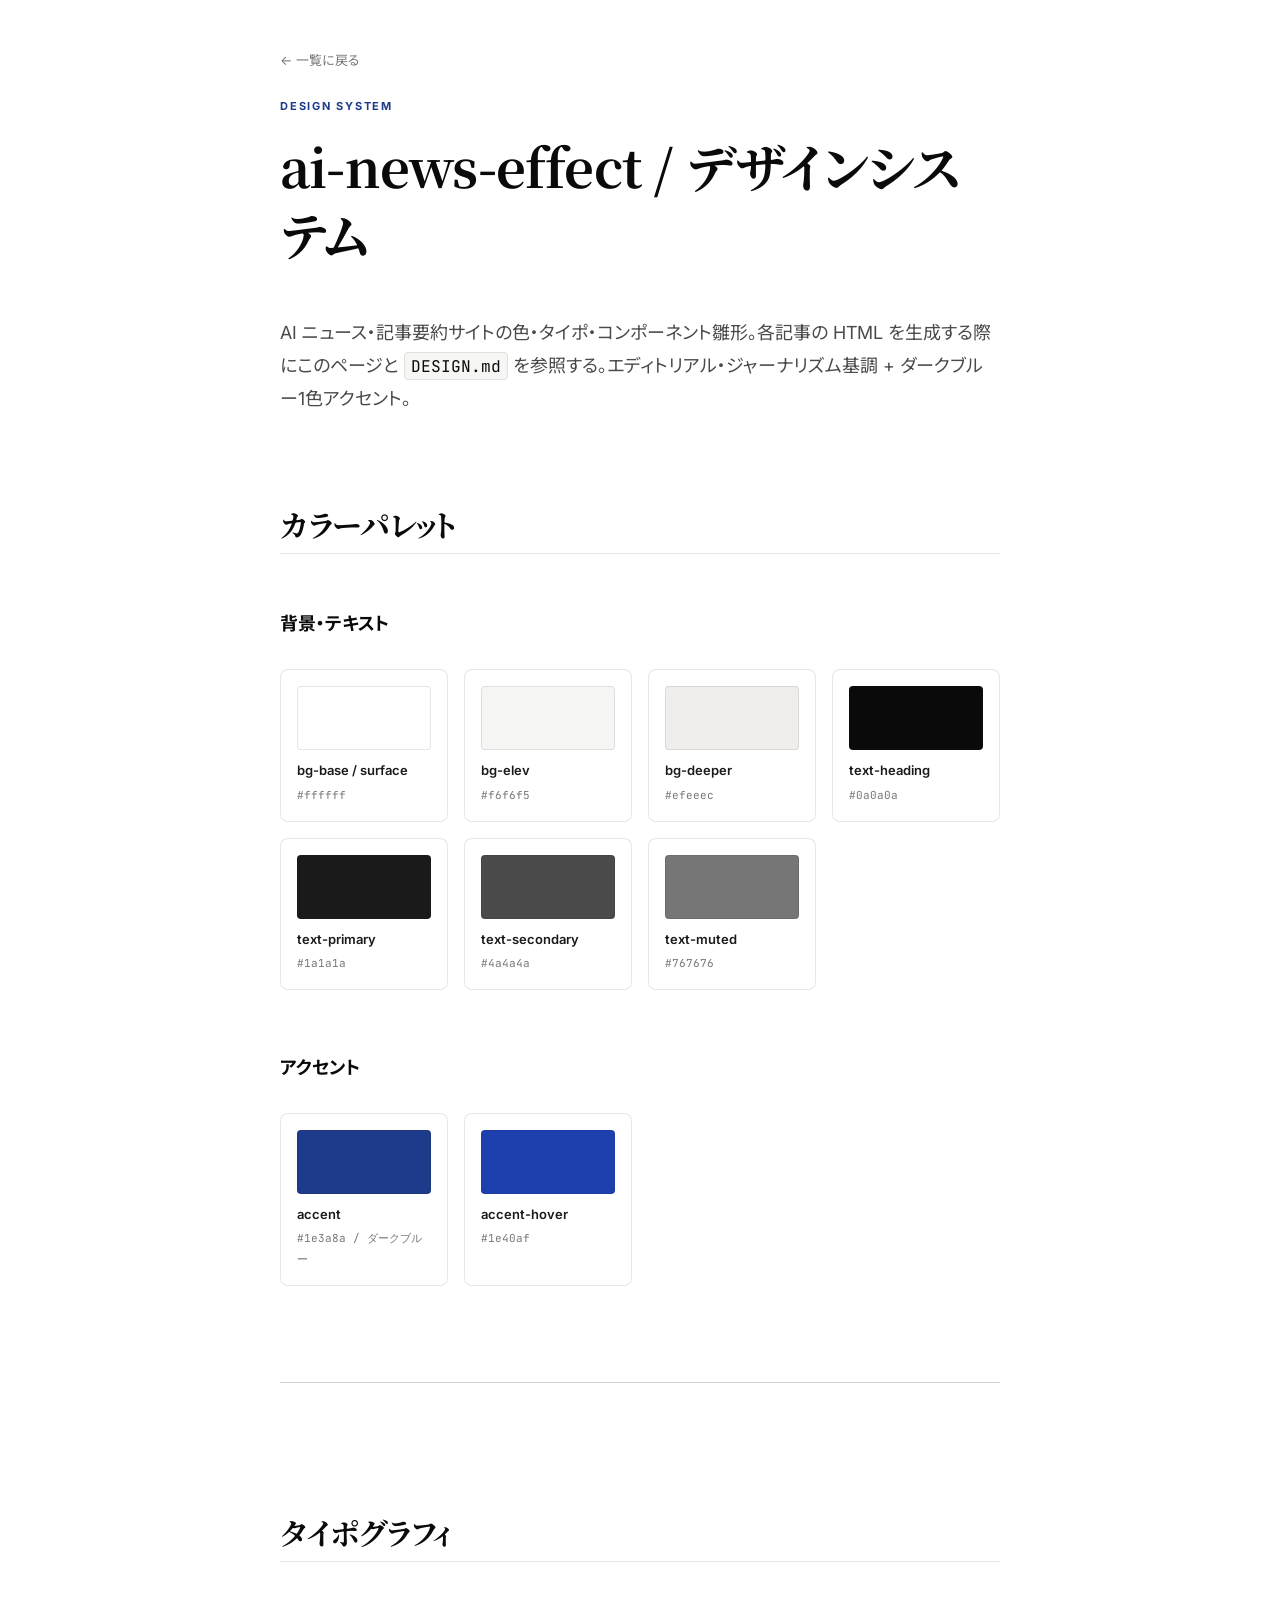
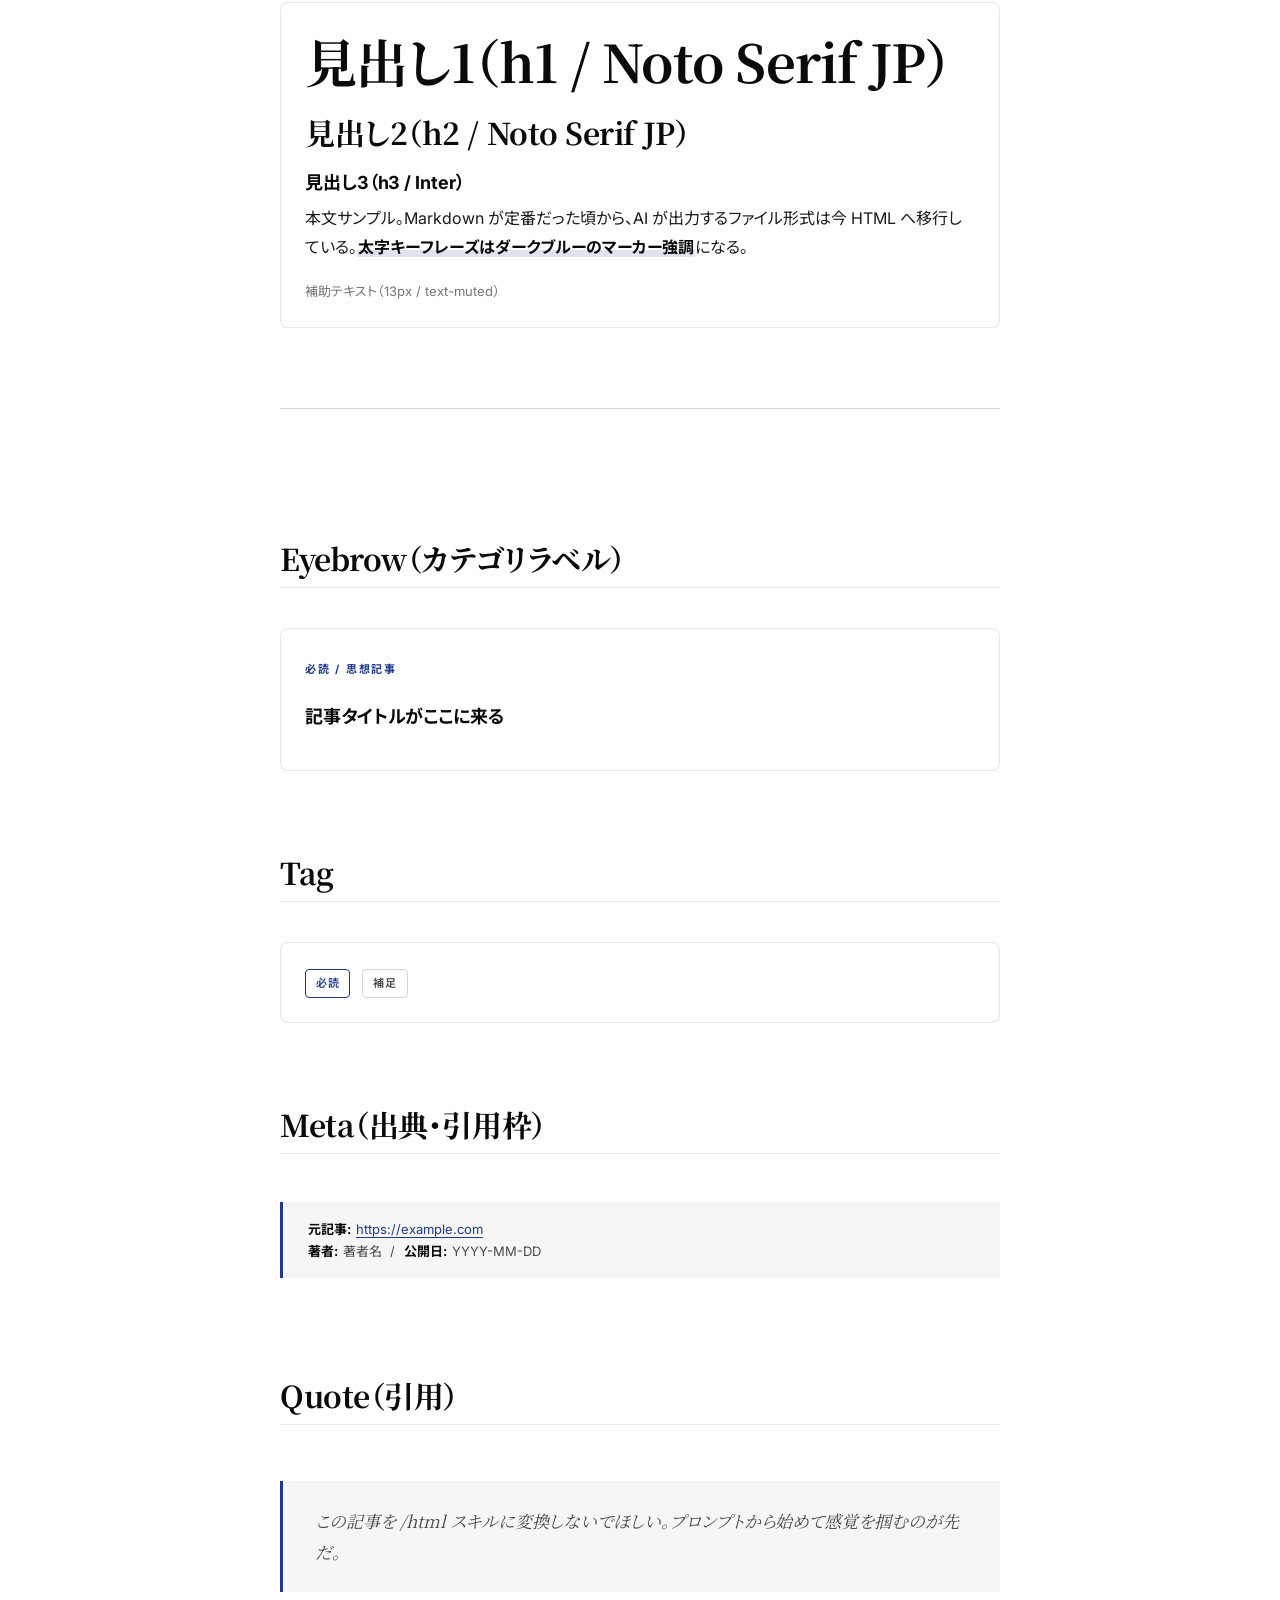
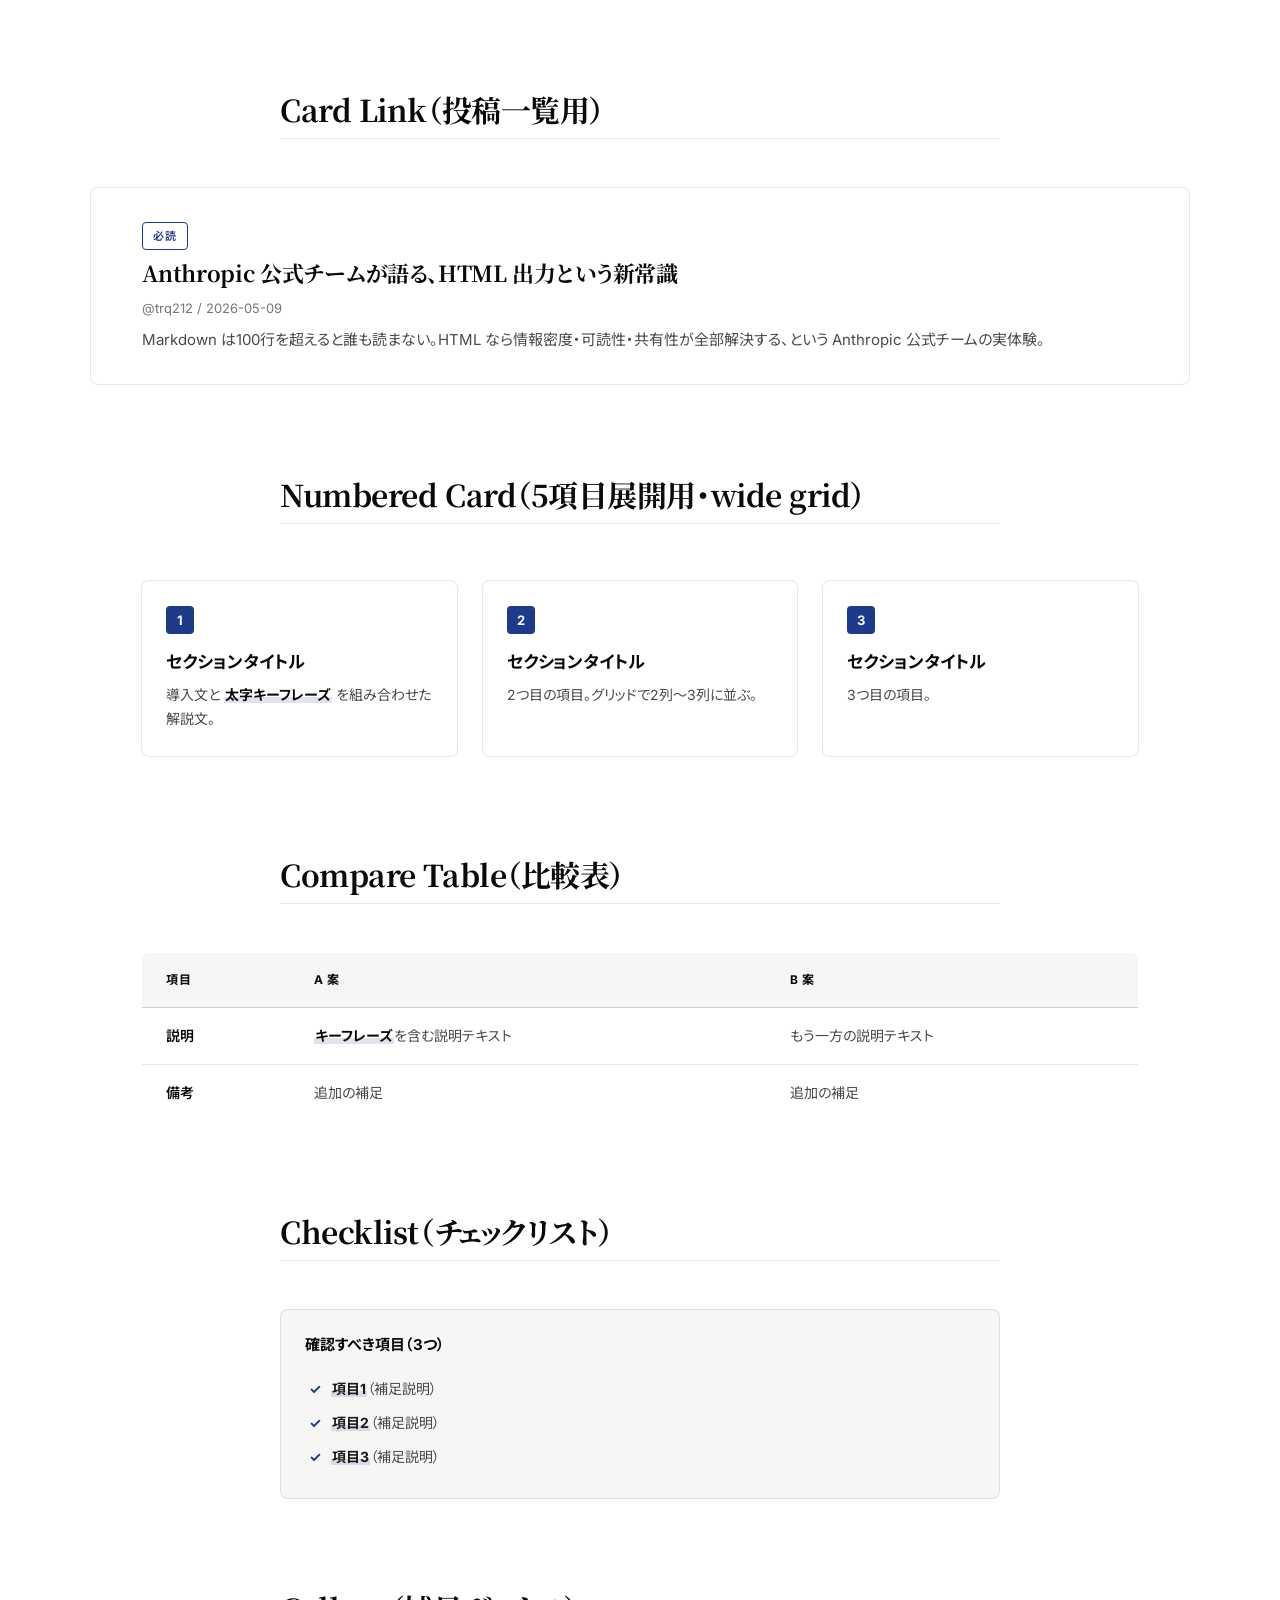
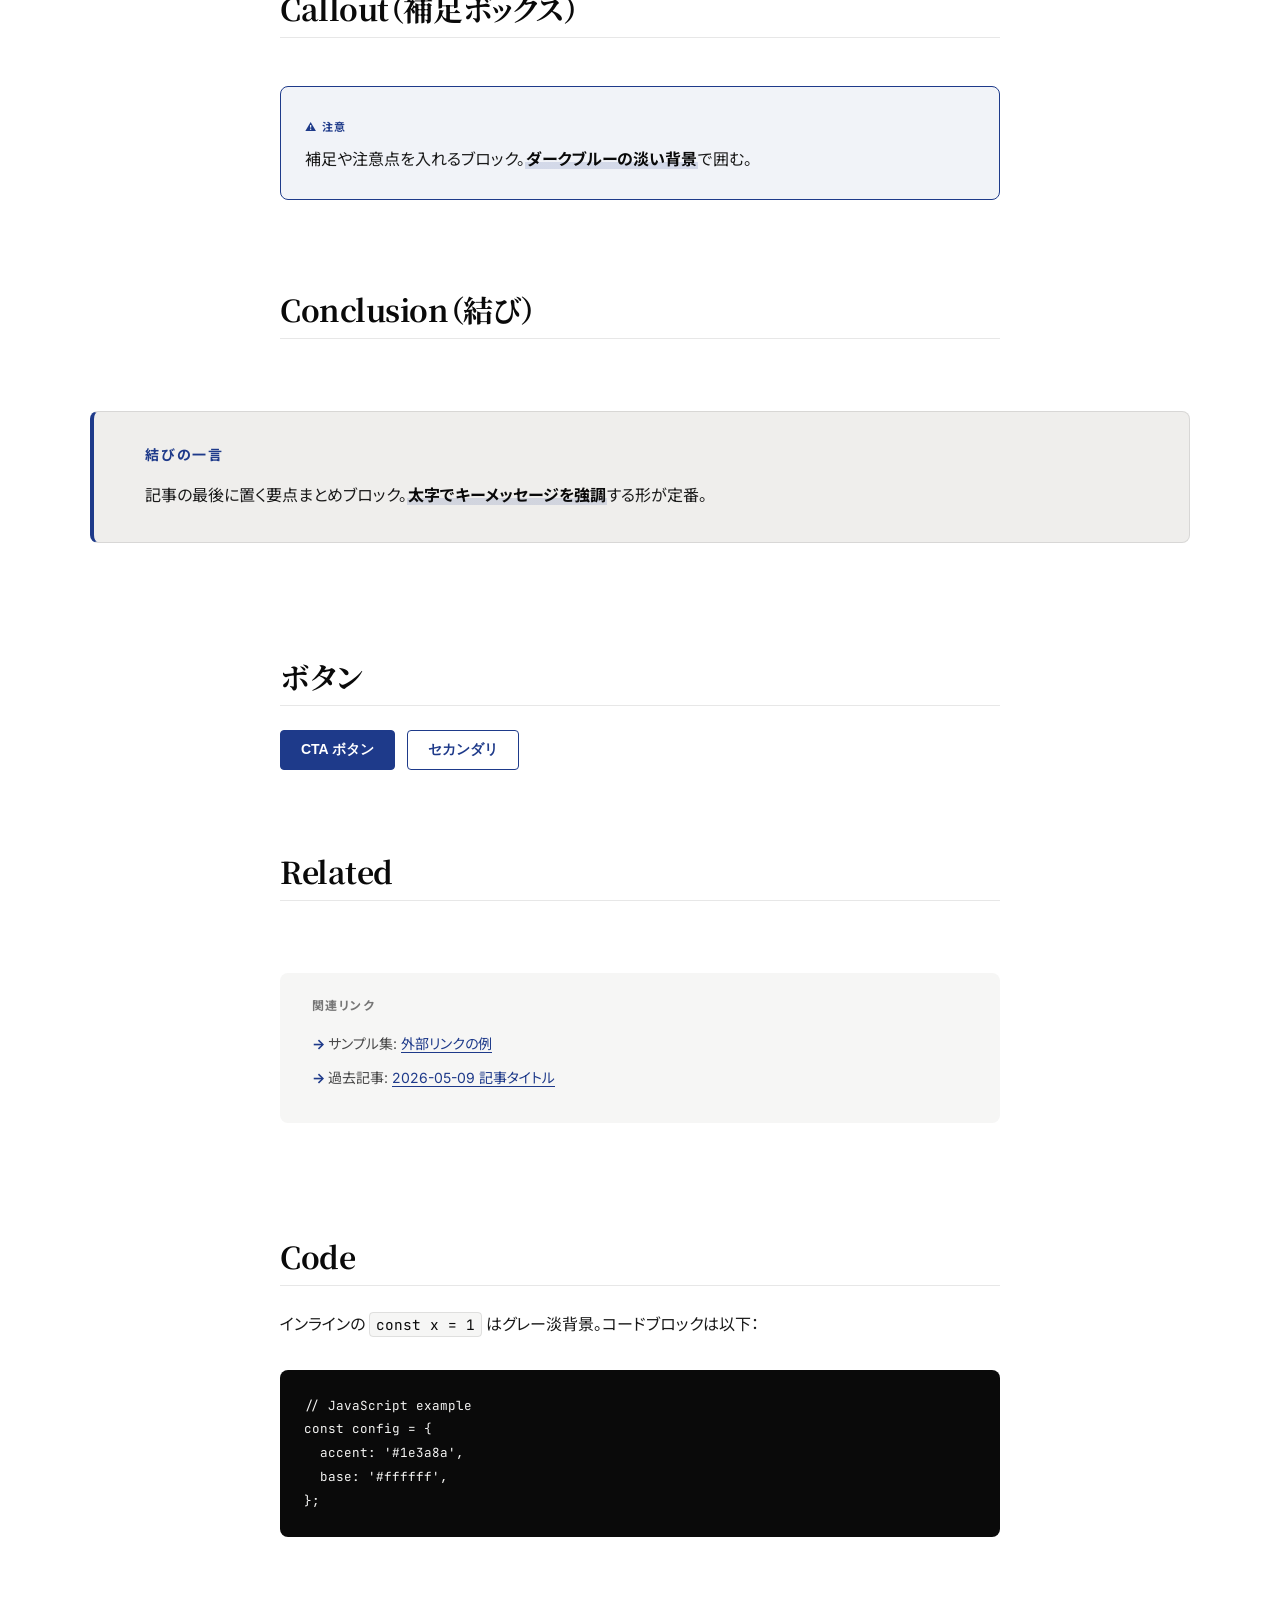
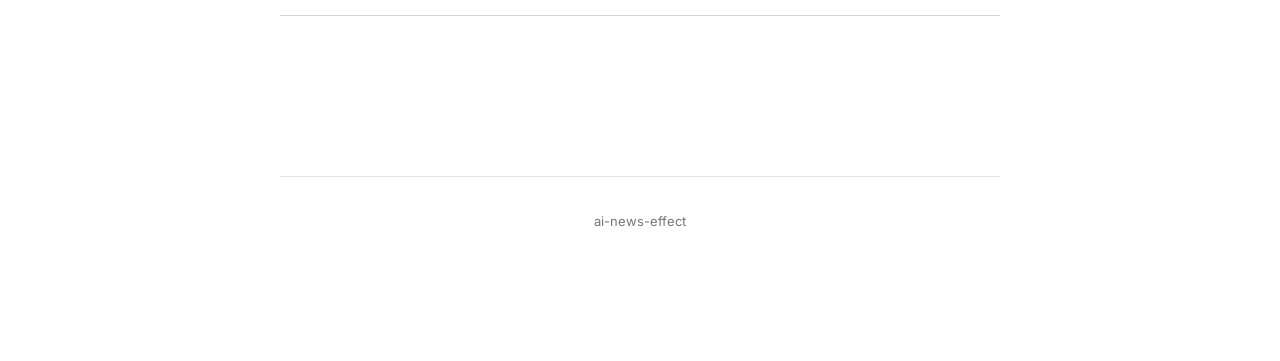
==== commit c57a0a16: "デザイン全面再刷新: モノトーン + ダークブルー1色アクセント ちーけんさんの指摘「紫×ピンクのグラデーションが AI っぽい」「横幅が 狭い」「画像が手書きノート風でない」を受けて全面修正。  サ" ====
--- a/design-system/index.html
+++ b/design-system/index.html
@@ -8,7 +8,6 @@
 <meta name="description" content="ai-news-effect のデザインシステム雛形。色・タイポ・コンポーネント。">
 <link rel="stylesheet" href="/assets/styles.css">
 <style>
-  /* デザインシステム専用の補助スタイル（カラースウォッチ等） */
   .swatch-grid {
     display: grid;
     grid-template-columns: repeat(auto-fill, minmax(160px, 1fr));
@@ -21,7 +20,6 @@
     padding: var(--space-2);
     background: var(--bg-surface);
     font-size: 12px;
-    box-shadow: var(--shadow-sm);
   }
   .swatch-color {
     height: 64px;
@@ -31,12 +29,6 @@
   }
   .swatch-name { font-weight: 600; color: var(--text-primary); margin: 0 0 2px; font-size: 13px; }
   .swatch-value { color: var(--text-muted); font-family: var(--font-mono); font-size: 11px; margin: 0; }
-  .grad-block {
-    height: 80px;
-    border-radius: var(--r-md);
-    margin: var(--space-2) 0 var(--space-4);
-    border: 1px solid var(--border);
-  }
 </style>
 </head>
 <body>
@@ -44,33 +36,33 @@
   <p class="breadcrumb"><a href="/">← 一覧に戻る</a></p>
 
   <span class="eyebrow">Design System</span>
-  <h1>ai-news-effect / <span class="grad-text">デザインシステム</span></h1>
+  <h1>ai-news-effect / デザインシステム</h1>
   <p class="lead">
-    AI ニュース・記事要約サイトの色・タイポ・コンポーネント雛形。各記事の HTML を生成する際にこのページと <code>DESIGN.md</code> を参照する。
+    AI ニュース・記事要約サイトの色・タイポ・コンポーネント雛形。各記事の HTML を生成する際にこのページと <code>DESIGN.md</code> を参照する。エディトリアル・ジャーナリズム基調 + ダークブルー1色アクセント。
   </p>
 
   <h2>カラーパレット</h2>
   <h3>背景・テキスト</h3>
   <div class="swatch-grid">
     <div class="swatch">
-      <div class="swatch-color" style="background:#faf9f7;"></div>
-      <p class="swatch-name">bg-base</p>
-      <p class="swatch-value">#faf9f7</p>
-    </div>
-    <div class="swatch">
       <div class="swatch-color" style="background:#ffffff;"></div>
-      <p class="swatch-name">bg-surface</p>
+      <p class="swatch-name">bg-base / surface</p>
       <p class="swatch-value">#ffffff</p>
     </div>
     <div class="swatch">
-      <div class="swatch-color" style="background:#f5f3fa;"></div>
+      <div class="swatch-color" style="background:#f6f6f5;"></div>
       <p class="swatch-name">bg-elev</p>
-      <p class="swatch-value">#f5f3fa</p>
-    </div>
-    <div class="swatch">
-      <div class="swatch-color" style="background:#0f0f0f;"></div>
+      <p class="swatch-value">#f6f6f5</p>
+    </div>
+    <div class="swatch">
+      <div class="swatch-color" style="background:#efeeec;"></div>
+      <p class="swatch-name">bg-deeper</p>
+      <p class="swatch-value">#efeeec</p>
+    </div>
+    <div class="swatch">
+      <div class="swatch-color" style="background:#0a0a0a;"></div>
       <p class="swatch-name">text-heading</p>
-      <p class="swatch-value">#0f0f0f</p>
+      <p class="swatch-value">#0a0a0a</p>
     </div>
     <div class="swatch">
       <div class="swatch-color" style="background:#1a1a1a;"></div>
@@ -83,52 +75,36 @@
       <p class="swatch-value">#4a4a4a</p>
     </div>
     <div class="swatch">
-      <div class="swatch-color" style="background:#7a7a7a;"></div>
+      <div class="swatch-color" style="background:#767676;"></div>
       <p class="swatch-name">text-muted</p>
-      <p class="swatch-value">#7a7a7a</p>
+      <p class="swatch-value">#767676</p>
     </div>
   </div>
 
   <h3>アクセント</h3>
   <div class="swatch-grid">
     <div class="swatch">
-      <div class="swatch-color" style="background:#8b5cf6;"></div>
-      <p class="swatch-name">accent-primary</p>
-      <p class="swatch-value">#8b5cf6 / パープル</p>
-    </div>
-    <div class="swatch">
-      <div class="swatch-color" style="background:#ec4899;"></div>
-      <p class="swatch-name">accent-secondary</p>
-      <p class="swatch-value">#ec4899 / ピンク</p>
-    </div>
-    <div class="swatch">
-      <div class="swatch-color" style="background:#06b6d4;"></div>
-      <p class="swatch-name">accent-tertiary</p>
-      <p class="swatch-value">#06b6d4 / シアン</p>
-    </div>
-  </div>
-
-  <h3>グラデーション</h3>
-  <p style="font-size: 13px; color: var(--text-muted);">grad-heading（見出し用）</p>
-  <div class="grad-block" style="background: linear-gradient(135deg, #8b5cf6 0%, #ec4899 100%);"></div>
-  <p style="font-size: 13px; color: var(--text-muted);">grad-border（カードホバー時の縦線・引用バー）</p>
-  <div class="grad-block" style="background: linear-gradient(135deg, #8b5cf6, #ec4899, #06b6d4);"></div>
-  <p style="font-size: 13px; color: var(--text-muted);">grad-divider（区切り線・両端フェード）</p>
-  <div class="grad-block" style="background: linear-gradient(90deg, transparent, #8b5cf6, #ec4899, transparent); height: 2px; margin-bottom: var(--space-4);"></div>
+      <div class="swatch-color" style="background:#1e3a8a;"></div>
+      <p class="swatch-name">accent</p>
+      <p class="swatch-value">#1e3a8a / ダークブルー</p>
+    </div>
+    <div class="swatch">
+      <div class="swatch-color" style="background:#1e40af;"></div>
+      <p class="swatch-name">accent-hover</p>
+      <p class="swatch-value">#1e40af</p>
+    </div>
+  </div>
 
   <hr class="divider">
 
   <h2>タイポグラフィ</h2>
   <div class="card">
     <h1 style="margin: 0 0 var(--space-2);">見出し1（h1 / Noto Serif JP）</h1>
-    <h2 style="margin: 0 0 var(--space-2);">見出し2（h2 / Noto Serif JP）</h2>
+    <h2 style="margin: 0 0 var(--space-2); border:0; padding-bottom:0;">見出し2（h2 / Noto Serif JP）</h2>
     <h3 style="margin: 0 0 var(--space-1);">見出し3（h3 / Inter）</h3>
-    <p>本文サンプル。Markdown が定番だった頃から、AI が出力するファイル形式は今 HTML へ移行している。表・SVG・コードブロック・インタラクションを1ページに詰め込めるからだ。<strong>太字キーフレーズはマーカー風の強調</strong>になる。</p>
+    <p>本文サンプル。Markdown が定番だった頃から、AI が出力するファイル形式は今 HTML へ移行している。<strong>太字キーフレーズはダークブルーのマーカー強調</strong>になる。</p>
     <p style="font-size: 13px; color: var(--text-muted); margin: 0;">補助テキスト（13px / text-muted）</p>
   </div>
-
-  <h3>グラデーションテキスト</h3>
-  <p>記事タイトルなど重要箇所のみ <span class="grad-text" style="font-family: var(--font-serif); font-weight: 700; font-size: 28px;">グラデーションを適用</span> する。</p>
 
   <hr class="divider">
 
@@ -141,8 +117,8 @@
   <h2>Tag</h2>
   <div class="card">
     <span class="tag">必読</span>
-    <span class="tag tag-pink">新機能</span>
-    <span class="tag tag-cyan">ツール</span>
+    &nbsp;
+    <span class="tag tag-secondary">補足</span>
   </div>
 
   <h2>Meta（出典・引用枠）</h2>
@@ -162,18 +138,64 @@
     <p>Markdown は100行を超えると誰も読まない。HTML なら情報密度・可読性・共有性が全部解決する、という Anthropic 公式チームの実体験。</p>
   </a>
 
-  <h2>Numbered Card（5項目展開用）</h2>
+  <h2>Numbered Card（5項目展開用・wide grid）</h2>
   <div class="num-grid">
     <div class="num-card">
       <span class="num">1</span>
       <h3>セクションタイトル</h3>
-      <p>導入文と <strong>太字キーフレーズ</strong> を組み合わせた解説文。グリッドで2列に並ぶ。</p>
+      <p>導入文と <strong>太字キーフレーズ</strong> を組み合わせた解説文。</p>
     </div>
     <div class="num-card">
       <span class="num">2</span>
       <h3>セクションタイトル</h3>
-      <p>2つ目の項目。5項目記事ならカードを5つ並べ、5番目だけ自動で2カラム幅になる。</p>
-    </div>
+      <p>2つ目の項目。グリッドで2列〜3列に並ぶ。</p>
+    </div>
+    <div class="num-card">
+      <span class="num">3</span>
+      <h3>セクションタイトル</h3>
+      <p>3つ目の項目。</p>
+    </div>
+  </div>
+
+  <h2>Compare Table（比較表）</h2>
+  <div class="compare-table-wrap">
+    <table class="compare-table">
+      <thead>
+        <tr>
+          <th>項目</th>
+          <th>A 案</th>
+          <th>B 案</th>
+        </tr>
+      </thead>
+      <tbody>
+        <tr>
+          <td>説明</td>
+          <td><strong>キーフレーズ</strong>を含む説明テキスト</td>
+          <td>もう一方の説明テキスト</td>
+        </tr>
+        <tr>
+          <td>備考</td>
+          <td>追加の補足</td>
+          <td>追加の補足</td>
+        </tr>
+      </tbody>
+    </table>
+  </div>
+
+  <h2>Checklist（チェックリスト）</h2>
+  <div class="checklist">
+    <h3>確認すべき項目（3つ）</h3>
+    <ul>
+      <li><strong>項目1</strong>（補足説明）</li>
+      <li><strong>項目2</strong>（補足説明）</li>
+      <li><strong>項目3</strong>（補足説明）</li>
+    </ul>
+  </div>
+
+  <h2>Callout（補足ボックス）</h2>
+  <div class="callout">
+    <span class="callout-label">⚠️ 注意</span>
+    <p>補足や注意点を入れるブロック。<strong>ダークブルーの淡い背景</strong>で囲む。</p>
   </div>
 
   <h2>Conclusion（結び）</h2>
@@ -199,11 +221,11 @@
   </div>
 
   <h2>Code</h2>
-  <p>インラインの <code>const x = 1</code> はパープルの淡背景。コードブロックは以下：</p>
+  <p>インラインの <code>const x = 1</code> はグレー淡背景。コードブロックは以下：</p>
   <pre><code>// JavaScript example
-const colors = {
-  primary: '#8b5cf6',
-  secondary: '#ec4899',
+const config = {
+  accent: '#1e3a8a',
+  base: '#ffffff',
 };</code></pre>
 
   <hr class="divider">
--- a/assets/styles.css
+++ b/assets/styles.css
@@ -1,46 +1,42 @@
 /* ai-news-effect 共通スタイルシート
  * デザインルール: DESIGN.md を参照
- * 方針: インディテックブログ風（パープル × ピンク・グラデーション・差し色）
+ * 方針: エディトリアル・ジャーナリズム風（モノトーン基調 + ダークブルー1色アクセント）
+ * 横幅: 本文 720px / ヒーロー画像・表・グリッドは wide(1100px)
  */
 
 @import url('https://fonts.googleapis.com/css2?family=Inter:wght@400;500;600;700&family=Noto+Sans+JP:wght@400;500;600;700&family=Noto+Serif+JP:wght@500;600;700&family=JetBrains+Mono:wght@400;500&display=swap');
 
 :root {
   /* Background */
-  --bg-base: #faf9f7;
+  --bg-base: #ffffff;
   --bg-surface: #ffffff;
-  --bg-elev: #f5f3fa;
+  --bg-elev: #f6f6f5;
+  --bg-deeper: #efeeec;
 
   /* Text */
   --text-primary: #1a1a1a;
   --text-secondary: #4a4a4a;
-  --text-muted: #7a7a7a;
-  --text-heading: #0f0f0f;
-
-  /* Accent */
-  --accent-primary: #8b5cf6;
-  --accent-secondary: #ec4899;
-  --accent-tertiary: #06b6d4;
-  --accent-marker: rgba(139, 92, 246, 0.18);
-  --accent-soft-bg: rgba(139, 92, 246, 0.08);
-  --accent-pink-soft-bg: rgba(236, 72, 153, 0.08);
-
-  /* Gradient */
-  --grad-heading: linear-gradient(135deg, #8b5cf6 0%, #ec4899 100%);
-  --grad-border: linear-gradient(135deg, #8b5cf6, #ec4899, #06b6d4);
-  --grad-divider: linear-gradient(90deg, transparent, #8b5cf6, #ec4899, transparent);
+  --text-muted: #767676;
+  --text-heading: #0a0a0a;
+
+  /* Accent (Dark Blue) */
+  --accent: #1e3a8a;
+  --accent-hover: #1e40af;
+  --accent-soft-bg: rgba(30, 58, 138, 0.06);
+  --accent-marker: rgba(30, 58, 138, 0.14);
+  --accent-strong: #1e3a8a;
 
   /* Border / Shadow */
-  --border: rgba(26, 26, 26, 0.08);
-  --border-strong: rgba(26, 26, 26, 0.16);
+  --border: rgba(26, 26, 26, 0.1);
+  --border-strong: rgba(26, 26, 26, 0.18);
   --shadow-sm: 0 1px 2px rgba(26, 26, 26, 0.04);
-  --shadow-md: 0 4px 16px rgba(26, 26, 26, 0.06);
-  --shadow-lg: 0 12px 32px rgba(139, 92, 246, 0.18);
+  --shadow-md: 0 2px 8px rgba(26, 26, 26, 0.06);
+  --shadow-lg: 0 8px 24px rgba(26, 26, 26, 0.1);
 
   /* Radius */
-  --r-sm: 6px;
-  --r-md: 12px;
-  --r-lg: 20px;
+  --r-sm: 4px;
+  --r-md: 8px;
+  --r-lg: 12px;
   --r-pill: 999px;
 
   /* Space (8px grid) */
@@ -52,8 +48,10 @@
   --space-6: 64px;
   --space-7: 96px;
 
-  --max-w: 720px;
-  --max-w-wide: 880px;
+  /* Layout widths */
+  --max-w-text: 720px;
+  --max-w-wide: 1100px;
+  --gutter: max(var(--space-2), 4vw);
 
   /* Typography */
   --font-sans: "Inter", "Noto Sans JP", -apple-system, BlinkMacSystemFont, system-ui, sans-serif;
@@ -80,23 +78,50 @@
   -moz-osx-font-smoothing: grayscale;
 }
 
+/* === Container with grid for text/wide layouts === */
+
 .container {
-  max-width: var(--max-w);
-  margin: 0 auto;
-  padding: var(--space-5) var(--space-3) var(--space-7);
+  display: grid;
+  grid-template-columns:
+    [full-start] minmax(var(--gutter), 1fr)
+    [text-start] min(var(--max-w-text), 100% - var(--gutter) * 2)
+    [text-end] minmax(var(--gutter), 1fr) [full-end];
+  padding: var(--space-5) 0 var(--space-7);
+  row-gap: 0;
+}
+
+/* Default: every direct child sits in the text column */
+.container > * {
+  grid-column: text;
+}
+
+/* Wide elements span the full container width with their own max-width */
+.container > .hero-img-wrap,
+.container > .compare-table-wrap,
+.container > .num-grid,
+.container > .card-link,
+.container > .related-wide,
+.container > .conclusion {
+  grid-column: full;
+  max-width: var(--max-w-wide);
+  width: 100%;
+  margin-left: auto;
+  margin-right: auto;
+  padding-left: var(--gutter);
+  padding-right: var(--gutter);
 }
 
 /* === Typography === */
 
 h1, h2, h3, h4 {
   color: var(--text-heading);
-  letter-spacing: -0.02em;
+  letter-spacing: -0.015em;
 }
 
 h1 {
   font-family: var(--font-serif);
   font-weight: 700;
-  font-size: clamp(36px, 6vw, 56px);
+  font-size: clamp(34px, 5.5vw, 52px);
   line-height: 1.3;
   margin: 0 0 var(--space-3);
 }
@@ -104,17 +129,20 @@
 h2 {
   font-family: var(--font-serif);
   font-weight: 700;
-  font-size: clamp(26px, 4vw, 32px);
+  font-size: clamp(24px, 3.5vw, 30px);
   line-height: 1.4;
   margin: var(--space-6) 0 var(--space-3);
+  position: relative;
+  padding-bottom: var(--space-1);
+  border-bottom: 1px solid var(--border);
 }
 
 h3 {
   font-family: var(--font-sans);
   font-weight: 700;
-  font-size: 20px;
+  font-size: 18px;
   line-height: 1.5;
-  letter-spacing: -0.01em;
+  letter-spacing: -0.005em;
   margin: var(--space-4) 0 var(--space-2);
 }
 
@@ -123,40 +151,28 @@
   color: var(--text-primary);
 }
 
-/* グラデーションテキスト（記事タイトルの一部にだけ使う） */
-.grad-text {
-  background: var(--grad-heading);
-  -webkit-background-clip: text;
-  background-clip: text;
-  -webkit-text-fill-color: transparent;
-  color: transparent;
-}
-
 /* === Links === */
 
 a {
-  color: var(--accent-primary);
-  text-decoration: none;
-  background-image: linear-gradient(var(--accent-primary), var(--accent-primary));
-  background-size: 100% 1.5px;
-  background-repeat: no-repeat;
-  background-position: 0 100%;
-  transition: background-size 0.25s ease, color 0.2s ease;
-  padding-bottom: 1px;
+  color: var(--accent);
+  text-decoration: underline;
+  text-decoration-thickness: 1px;
+  text-underline-offset: 3px;
+  transition: color 0.15s ease, text-decoration-color 0.15s ease;
 }
 
 a:hover {
-  background-size: 100% 8px;
-  background-position: 0 100%;
-  color: var(--text-heading);
-}
-
-/* === Strong (marker風) === */
+  color: var(--accent-hover);
+  text-decoration-thickness: 2px;
+}
+
+/* === Strong (subtle marker) === */
 
 strong {
-  background: linear-gradient(transparent 62%, var(--accent-marker) 62%);
-  font-weight: 600;
-  padding: 0 2px;
+  background: linear-gradient(transparent 65%, var(--accent-marker) 65%);
+  font-weight: 700;
+  color: var(--text-heading);
+  padding: 0 1px;
 }
 
 /* === Code === */
@@ -164,17 +180,18 @@
 code {
   font-family: var(--font-mono);
   font-size: 0.9em;
-  background: var(--accent-soft-bg);
-  padding: 2px 7px;
+  background: var(--bg-elev);
+  padding: 2px 6px;
   border-radius: var(--r-sm);
-  color: var(--accent-primary);
+  color: var(--text-heading);
+  border: 1px solid var(--border);
 }
 
 pre {
   font-family: var(--font-mono);
   font-size: 14px;
-  background: var(--text-heading);
-  color: #f5f3fa;
+  background: #0a0a0a;
+  color: #f5f5f4;
   padding: var(--space-3);
   border-radius: var(--r-md);
   overflow-x: auto;
@@ -185,18 +202,19 @@
   background: transparent;
   color: inherit;
   padding: 0;
+  border: 0;
 }
 
 /* === Hero (top of index / posts) === */
 
 .hero {
-  padding: var(--space-4) 0 var(--space-5);
-  margin-bottom: var(--space-5);
-  border-bottom: 1px solid var(--border);
+  padding: var(--space-3) 0 var(--space-5);
+  margin-bottom: var(--space-4);
+  border-bottom: 1px solid var(--border-strong);
 }
 
 .hero h1 {
-  margin-bottom: var(--space-2);
+  margin-bottom: var(--space-3);
 }
 
 .hero .lead {
@@ -210,15 +228,13 @@
 
 .eyebrow {
   display: inline-block;
-  font-size: 12px;
-  font-weight: 600;
+  font-size: 11px;
+  font-weight: 700;
   text-transform: uppercase;
-  letter-spacing: 0.12em;
-  color: var(--accent-primary);
-  background: var(--accent-soft-bg);
-  padding: 4px 12px;
-  border-radius: var(--r-pill);
+  letter-spacing: 0.16em;
+  color: var(--accent);
   margin-bottom: var(--space-2);
+  padding: 0;
 }
 
 /* === Breadcrumb === */
@@ -231,10 +247,13 @@
 
 .breadcrumb a {
   color: var(--text-muted);
-  background-image: linear-gradient(var(--text-muted), var(--text-muted));
-}
-
-.breadcrumb a:hover { color: var(--accent-primary); }
+  text-decoration: none;
+}
+
+.breadcrumb a:hover {
+  color: var(--accent);
+  text-decoration: underline;
+}
 
 /* === Meta === */
 
@@ -244,13 +263,15 @@
   color: var(--text-secondary);
   background: var(--bg-elev);
   padding: var(--space-2) var(--space-3);
-  border-left: 3px solid var(--accent-primary);
-  border-radius: 0 var(--r-sm) var(--r-sm) 0;
+  border-left: 3px solid var(--accent);
   margin: var(--space-3) 0 var(--space-4);
   line-height: 1.7;
 }
 
-.meta a { color: var(--accent-primary); }
+.meta a {
+  color: var(--accent);
+  word-break: break-all;
+}
 
 /* === Lead === */
 
@@ -258,24 +279,24 @@
   font-size: 18px;
   color: var(--text-secondary);
   line-height: 1.85;
-  margin: var(--space-3) 0 var(--space-4);
-}
-
-.lead strong { color: var(--text-primary); }
-
-/* === Hero Image === */
+  margin: var(--space-3) 0 var(--space-3);
+}
+
+.lead strong {
+  color: var(--text-heading);
+}
+
+/* === Hero Image (wide) === */
 
 .hero-img-wrap {
   margin: var(--space-5) auto;
-  max-width: var(--max-w-wide);
 }
 
 .hero-img {
   width: 100%;
   display: block;
-  border-radius: var(--r-lg);
+  border-radius: var(--r-md);
   border: 1px solid var(--border);
-  box-shadow: var(--shadow-md);
 }
 
 /* === Card === */
@@ -286,7 +307,6 @@
   border-radius: var(--r-md);
   padding: var(--space-3);
   margin: var(--space-2) 0;
-  box-shadow: var(--shadow-sm);
 }
 
 /* === Card Link (一覧用) === */
@@ -296,36 +316,20 @@
   background: var(--bg-surface);
   border: 1px solid var(--border);
   border-radius: var(--r-md);
-  padding: var(--space-4);
-  margin: var(--space-3) 0;
+  padding: var(--space-4) var(--space-4);
+  margin: var(--space-3) auto;
   color: inherit;
+  text-decoration: none;
+  transition: border-color 0.2s ease, box-shadow 0.2s ease, transform 0.2s ease;
+}
+
+.card-link:hover {
+  border-color: var(--accent);
   box-shadow: var(--shadow-md);
-  transition: transform 0.2s ease, box-shadow 0.25s ease, border-color 0.2s ease;
-  background-image: none; /* リンク共通スタイルを打ち消す */
-  position: relative;
-  overflow: hidden;
-}
-
-.card-link::before {
-  content: "";
-  position: absolute;
-  left: 0;
-  top: 0;
-  bottom: 0;
-  width: 4px;
-  background: var(--grad-border);
-  opacity: 0;
-  transition: opacity 0.2s ease;
-}
-
-.card-link:hover {
-  transform: translateY(-4px);
-  box-shadow: var(--shadow-lg);
-  border-color: rgba(139, 92, 246, 0.3);
+  transform: translateY(-2px);
   color: inherit;
-}
-
-.card-link:hover::before { opacity: 1; }
+  text-decoration: none;
+}
 
 .card-link h2 {
   font-family: var(--font-serif);
@@ -334,6 +338,8 @@
   margin: var(--space-1) 0 var(--space-1);
   color: var(--text-heading);
   line-height: 1.4;
+  border-bottom: 0;
+  padding-bottom: 0;
 }
 
 .card-link .meta-inline {
@@ -349,49 +355,47 @@
   line-height: 1.7;
 }
 
-.card-link strong {
-  background: linear-gradient(transparent 62%, var(--accent-marker) 62%);
-}
-
 /* === Tag === */
 
 .tag {
   display: inline-block;
-  font-size: 12px;
+  font-size: 11px;
   font-weight: 600;
-  padding: 4px 12px;
-  background: var(--accent-soft-bg);
-  color: var(--accent-primary);
-  border-radius: var(--r-pill);
-  letter-spacing: 0.04em;
-}
-
-.tag-pink {
-  background: var(--accent-pink-soft-bg);
-  color: var(--accent-secondary);
-}
-
-.tag-cyan {
-  background: rgba(6, 182, 212, 0.1);
-  color: var(--accent-tertiary);
-}
-
-/* === Numbered Card (5項目展開) === */
+  padding: 3px 10px;
+  background: transparent;
+  color: var(--accent);
+  border: 1px solid var(--accent);
+  border-radius: var(--r-sm);
+  letter-spacing: 0.06em;
+  text-transform: uppercase;
+}
+
+.tag-secondary {
+  color: var(--text-secondary);
+  border-color: var(--border-strong);
+}
+
+/* === Numbered Card (5項目展開・wide grid) === */
 
 .num-grid {
   display: grid;
   grid-template-columns: 1fr;
   gap: var(--space-3);
-  margin: var(--space-4) 0;
+  margin: var(--space-4) auto;
 }
 
 @media (min-width: 720px) {
   .num-grid {
     grid-template-columns: 1fr 1fr;
-    gap: var(--space-3);
+  }
+}
+
+@media (min-width: 1024px) {
+  .num-grid {
+    grid-template-columns: 1fr 1fr 1fr;
   }
   .num-grid > .num-card:nth-child(5) {
-    grid-column: 1 / -1;
+    grid-column: auto;
   }
 }
 
@@ -400,35 +404,32 @@
   border: 1px solid var(--border);
   border-radius: var(--r-md);
   padding: var(--space-3);
-  box-shadow: var(--shadow-sm);
-  transition: transform 0.2s ease, box-shadow 0.25s ease, border-color 0.2s ease;
-  position: relative;
+  transition: border-color 0.2s ease, box-shadow 0.2s ease;
 }
 
 .num-card:hover {
-  transform: translateY(-2px);
-  box-shadow: var(--shadow-lg);
-  border-color: rgba(139, 92, 246, 0.3);
+  border-color: var(--border-strong);
+  box-shadow: var(--shadow-md);
 }
 
 .num-card .num {
   display: inline-flex;
   align-items: center;
   justify-content: center;
-  width: 32px;
-  height: 32px;
-  border-radius: 50%;
-  background: var(--grad-heading);
+  width: 28px;
+  height: 28px;
+  background: var(--accent);
   color: #fff;
   font-family: var(--font-sans);
   font-weight: 700;
-  font-size: 15px;
+  font-size: 13px;
   margin-bottom: var(--space-2);
+  border-radius: var(--r-sm);
   letter-spacing: 0;
 }
 
 .num-card h3 {
-  font-size: 19px;
+  font-size: 17px;
   margin: 0 0 var(--space-1);
   line-height: 1.45;
 }
@@ -436,9 +437,141 @@
 .num-card p {
   margin: 0;
   color: var(--text-secondary);
+  font-size: 14px;
+  line-height: 1.75;
+}
+
+/* === Compare Table === */
+
+.compare-table-wrap {
+  margin: var(--space-3) auto;
+  overflow-x: auto;
+}
+
+.compare-table {
+  width: 100%;
+  border-collapse: collapse;
+  font-size: 14px;
+  background: var(--bg-surface);
+  border: 1px solid var(--border);
+  border-radius: var(--r-md);
+  overflow: hidden;
+}
+
+.compare-table thead {
+  background: var(--bg-elev);
+}
+
+.compare-table th {
+  padding: var(--space-2) var(--space-3);
+  text-align: left;
+  font-weight: 700;
+  color: var(--text-heading);
+  font-size: 12px;
+  letter-spacing: 0.06em;
+  text-transform: uppercase;
+  border-bottom: 1px solid var(--border-strong);
+}
+
+.compare-table td {
+  padding: var(--space-2) var(--space-3);
+  border-top: 1px solid var(--border);
+  color: var(--text-secondary);
+  vertical-align: top;
+  line-height: 1.7;
+}
+
+.compare-table tr:hover td {
+  background: var(--bg-elev);
+}
+
+.compare-table td:first-child {
+  font-weight: 600;
+  color: var(--text-heading);
+  white-space: nowrap;
+}
+
+.compare-table strong {
+  background: linear-gradient(transparent 65%, var(--accent-marker) 65%);
+}
+
+@media (max-width: 640px) {
+  .compare-table {
+    font-size: 13px;
+  }
+  .compare-table th,
+  .compare-table td {
+    padding: var(--space-1) var(--space-2);
+  }
+}
+
+/* === Checklist === */
+
+.checklist {
+  background: var(--bg-elev);
+  border: 1px solid var(--border);
+  border-radius: var(--r-md);
+  padding: var(--space-3);
+  margin: var(--space-3) 0;
+}
+
+.checklist h3 {
+  margin: 0 0 var(--space-2);
   font-size: 15px;
-  line-height: 1.8;
-}
+  color: var(--text-heading);
+  text-transform: none;
+  letter-spacing: 0;
+}
+
+.checklist ul {
+  list-style: none;
+  margin: 0;
+  padding: 0;
+}
+
+.checklist li {
+  position: relative;
+  padding: 5px 0 5px 26px;
+  color: var(--text-secondary);
+  line-height: 1.7;
+  font-size: 14px;
+}
+
+.checklist li::before {
+  content: "✓";
+  position: absolute;
+  left: 4px;
+  top: 5px;
+  color: var(--accent);
+  font-weight: 700;
+  font-size: 14px;
+}
+
+.checklist li strong {
+  color: var(--text-primary);
+}
+
+/* === Callout === */
+
+.callout {
+  background: var(--accent-soft-bg);
+  border: 1px solid var(--accent);
+  border-radius: var(--r-md);
+  padding: var(--space-3);
+  margin: var(--space-3) 0;
+}
+
+.callout-label {
+  display: inline-block;
+  font-size: 11px;
+  font-weight: 700;
+  text-transform: uppercase;
+  letter-spacing: 0.12em;
+  color: var(--accent);
+  margin-bottom: var(--space-1);
+}
+
+.callout p:last-child { margin-bottom: 0; }
 
 /* === Quote === */
 
@@ -446,133 +579,130 @@
   position: relative;
   padding: var(--space-3) var(--space-3) var(--space-3) var(--space-4);
   background: var(--bg-elev);
-  border-radius: 0 var(--r-md) var(--r-md) 0;
+  border-left: 3px solid var(--accent);
   margin: var(--space-4) 0;
   font-style: italic;
   color: var(--text-secondary);
   font-size: 17px;
   line-height: 1.85;
-  overflow: hidden;
-}
-
-.quote::before {
-  content: "";
+  font-family: var(--font-serif);
+}
+
+.quote strong {
+  background: none;
+  font-style: normal;
+  color: var(--text-heading);
+}
+
+/* === Conclusion === */
+
+.conclusion {
+  background: var(--bg-deeper);
+  border: 1px solid var(--border);
+  border-left: 4px solid var(--accent);
+  padding: var(--space-4);
+  border-radius: var(--r-md);
+  margin: var(--space-5) auto;
+}
+
+.conclusion h3 {
+  margin-top: 0;
+  font-size: 14px;
+  color: var(--accent);
+  text-transform: uppercase;
+  letter-spacing: 0.12em;
+  font-weight: 700;
+  border-bottom: 0;
+}
+
+.conclusion p {
+  margin-bottom: 0;
+  font-size: 16px;
+  line-height: 1.85;
+  color: var(--text-primary);
+}
+
+/* === Button === */
+
+.btn {
+  display: inline-block;
+  padding: 10px 20px;
+  border-radius: var(--r-sm);
+  background: var(--accent);
+  color: #fff;
+  font-weight: 600;
+  font-size: 14px;
+  border: 1px solid var(--accent);
+  cursor: pointer;
+  text-decoration: none;
+  transition: background 0.15s ease;
+}
+
+.btn:hover {
+  background: var(--accent-hover);
+  color: #fff;
+  text-decoration: none;
+}
+
+.btn-ghost {
+  background: transparent;
+  color: var(--accent);
+  border: 1px solid var(--accent);
+}
+
+.btn-ghost:hover {
+  background: var(--accent-soft-bg);
+  color: var(--accent);
+}
+
+/* === Divider === */
+
+hr,
+.divider {
+  height: 1px;
+  background: var(--border-strong);
+  border: 0;
+  margin: var(--space-6) 0;
+}
+
+/* === Related === */
+
+.related {
+  background: var(--bg-elev);
+  border-radius: var(--r-md);
+  padding: var(--space-3) var(--space-4);
+  margin: var(--space-5) 0;
+}
+
+.related h3 {
+  margin: 0 0 var(--space-2);
+  font-size: 12px;
+  color: var(--text-muted);
+  text-transform: uppercase;
+  letter-spacing: 0.12em;
+  font-weight: 700;
+  border-bottom: 0;
+}
+
+.related ul {
+  margin: 0;
+  padding-left: 0;
+  list-style: none;
+}
+
+.related li {
+  margin: var(--space-1) 0;
+  font-size: 14px;
+  padding-left: var(--space-2);
+  position: relative;
+  color: var(--text-secondary);
+}
+
+.related li::before {
+  content: "→";
   position: absolute;
   left: 0;
-  top: 0;
-  bottom: 0;
-  width: 4px;
-  background: var(--grad-border);
-}
-
-/* === Button === */
-
-.btn {
-  display: inline-block;
-  padding: 12px 24px;
-  border-radius: var(--r-md);
-  background: var(--grad-heading);
-  color: #fff;
-  font-weight: 600;
-  font-size: 15px;
-  border: none;
-  cursor: pointer;
-  text-decoration: none;
-  background-image: var(--grad-heading);
-  background-size: 100%;
-  transition: transform 0.15s ease, box-shadow 0.2s ease;
-  box-shadow: var(--shadow-md);
-}
-
-.btn:hover {
-  transform: translateY(-1px);
-  box-shadow: var(--shadow-lg);
-  color: #fff;
-}
-
-.btn-ghost {
-  background: transparent;
-  background-image: none;
-  color: var(--accent-primary);
-  border: 1px solid var(--accent-primary);
-  box-shadow: none;
-}
-
-.btn-ghost:hover {
-  background: var(--accent-soft-bg);
-  background-image: none;
-  color: var(--accent-primary);
-}
-
-/* === Divider === */
-
-.divider {
-  height: 1px;
-  background: var(--grad-divider);
-  border: 0;
-  margin: var(--space-6) 0;
-}
-
-/* hr 要素も同じ見た目に */
-hr {
-  height: 1px;
-  background: var(--grad-divider);
-  border: 0;
-  margin: var(--space-6) 0;
-}
-
-/* === Conclusion === */
-
-.conclusion {
-  background: var(--bg-elev);
-  border: 1px solid var(--border);
-  border-left: 4px solid var(--accent-primary);
-  padding: var(--space-3) var(--space-4);
-  border-radius: var(--r-md);
-  margin: var(--space-5) 0;
-}
-
-.conclusion h3 {
-  margin-top: 0;
-  color: var(--accent-primary);
-  font-size: 17px;
-}
-
-.conclusion p { margin-bottom: 0; }
-
-/* === Related === */
-
-.related {
-  background: var(--bg-elev);
-  border-radius: var(--r-md);
-  padding: var(--space-3) var(--space-4);
-  margin: var(--space-5) 0;
-}
-
-.related h3 {
-  margin: 0 0 var(--space-2);
-  font-size: 14px;
-  color: var(--text-muted);
-  text-transform: uppercase;
-  letter-spacing: 0.08em;
-  font-weight: 600;
-}
-
-.related ul {
-  margin: 0;
-  padding-left: var(--space-2);
-  list-style: none;
-}
-
-.related li {
-  margin: var(--space-1) 0;
-  font-size: 15px;
-}
-
-.related li::before {
-  content: "→";
-  color: var(--accent-primary);
-  margin-right: var(--space-1);
+  color: var(--accent);
   font-weight: 700;
 }
 
@@ -587,12 +717,22 @@
   text-align: center;
 }
 
+footer a {
+  color: var(--text-muted);
+  text-decoration: none;
+}
+
+footer a:hover {
+  color: var(--accent);
+  text-decoration: underline;
+}
+
 /* === Focus visibility === */
 
 a:focus-visible,
 button:focus-visible,
 .card-link:focus-visible {
-  outline: 2px solid var(--accent-primary);
+  outline: 2px solid var(--accent);
   outline-offset: 3px;
   border-radius: var(--r-sm);
 }
@@ -601,7 +741,7 @@
 
 @media (max-width: 640px) {
   .container {
-    padding: var(--space-4) var(--space-2) var(--space-6);
+    padding: var(--space-4) 0 var(--space-6);
   }
   .meta {
     padding: var(--space-2);
@@ -613,4 +753,18 @@
   .card-link {
     padding: var(--space-3);
   }
-}
+  .conclusion {
+    padding: var(--space-3);
+  }
+}
+
+/* === Backward compatibility (旧クラス名) === */
+
+.grad-text {
+  color: var(--text-heading);
+}
+
+.tag-pink, .tag-cyan {
+  color: var(--accent);
+  border-color: var(--accent);
+}
